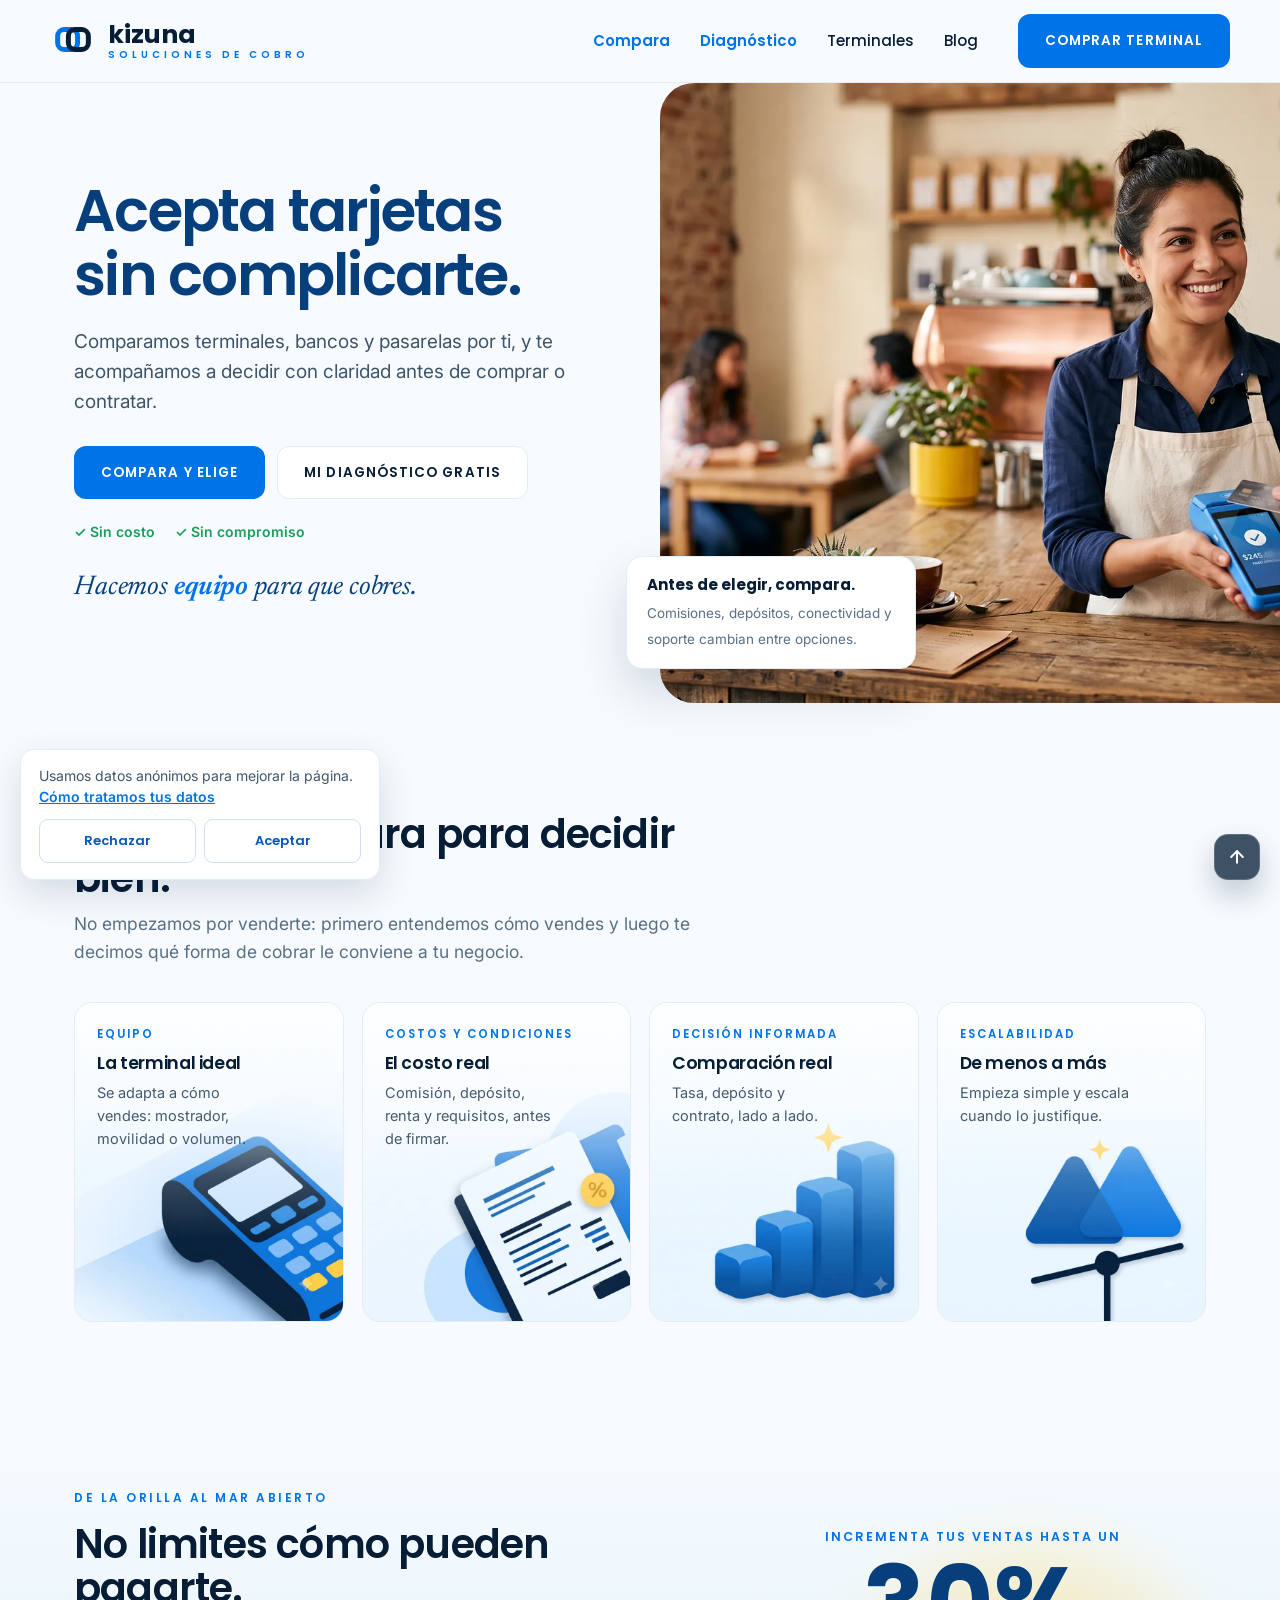
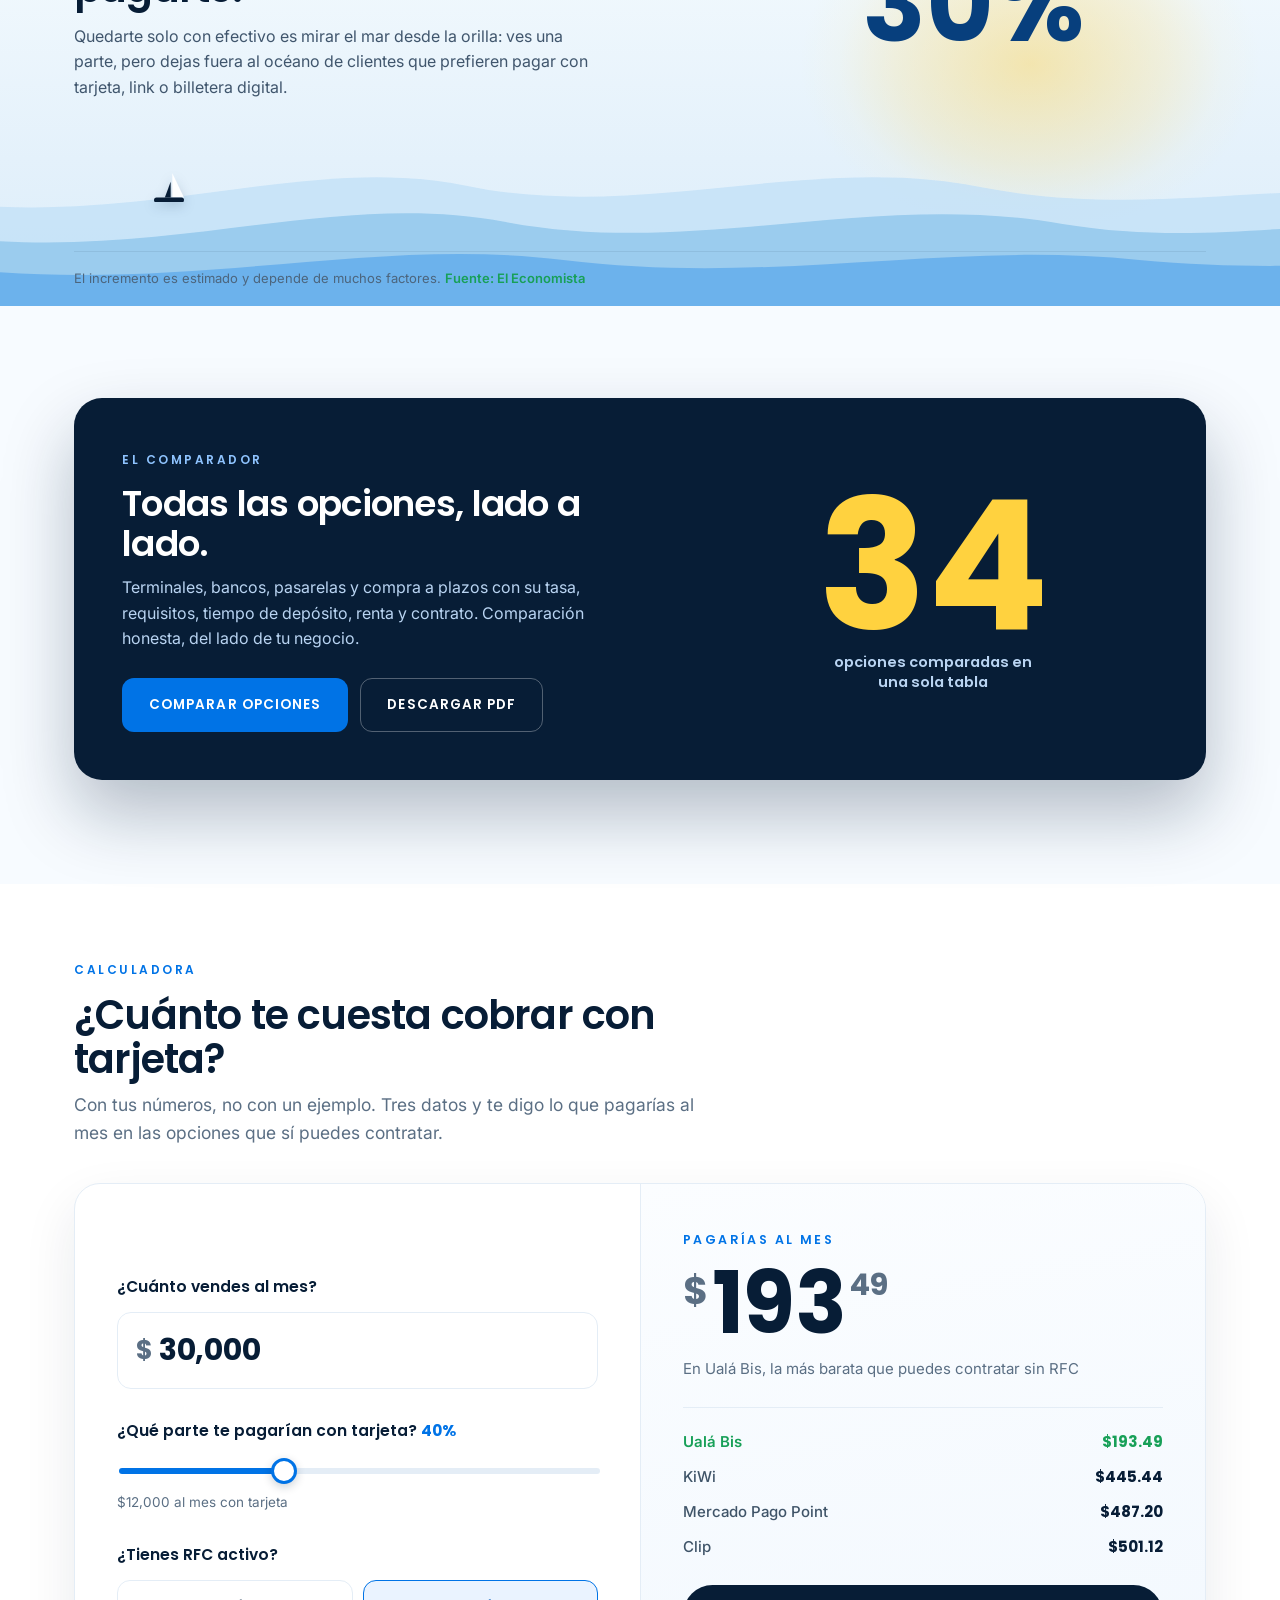
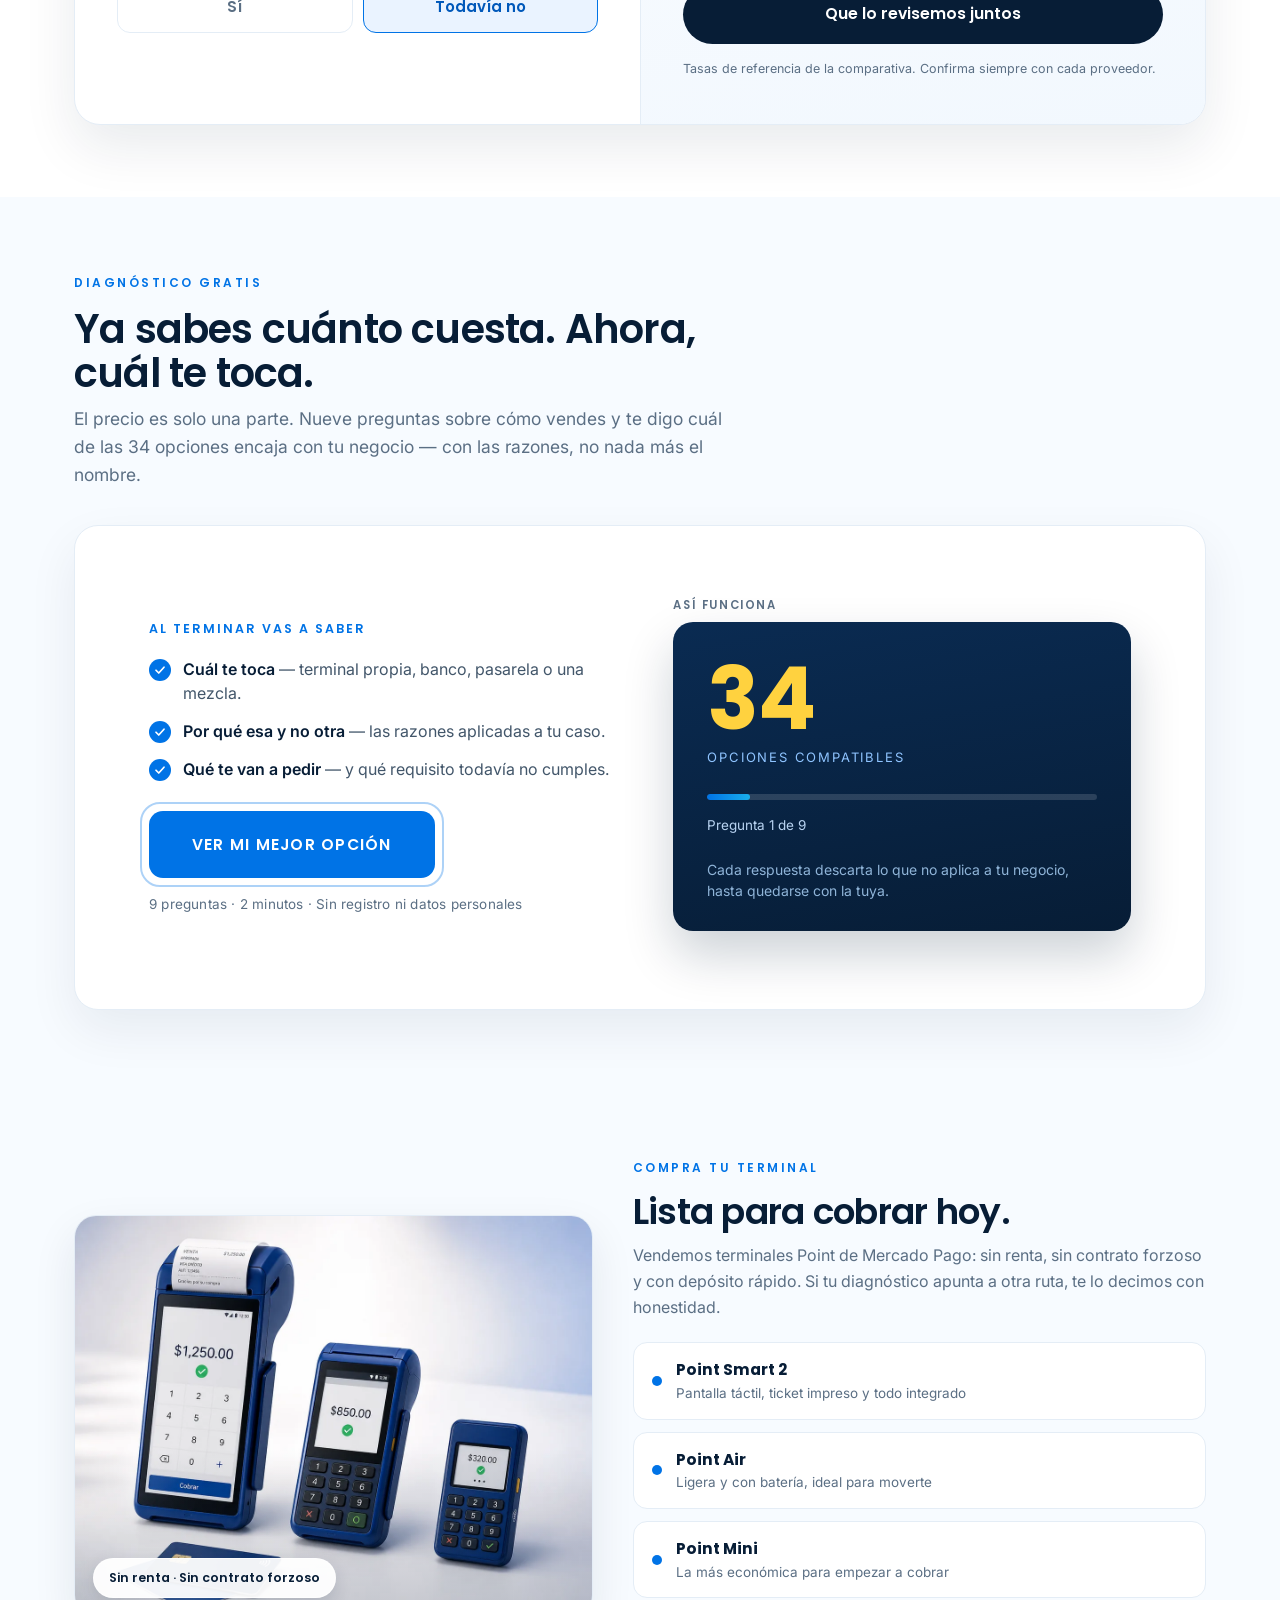
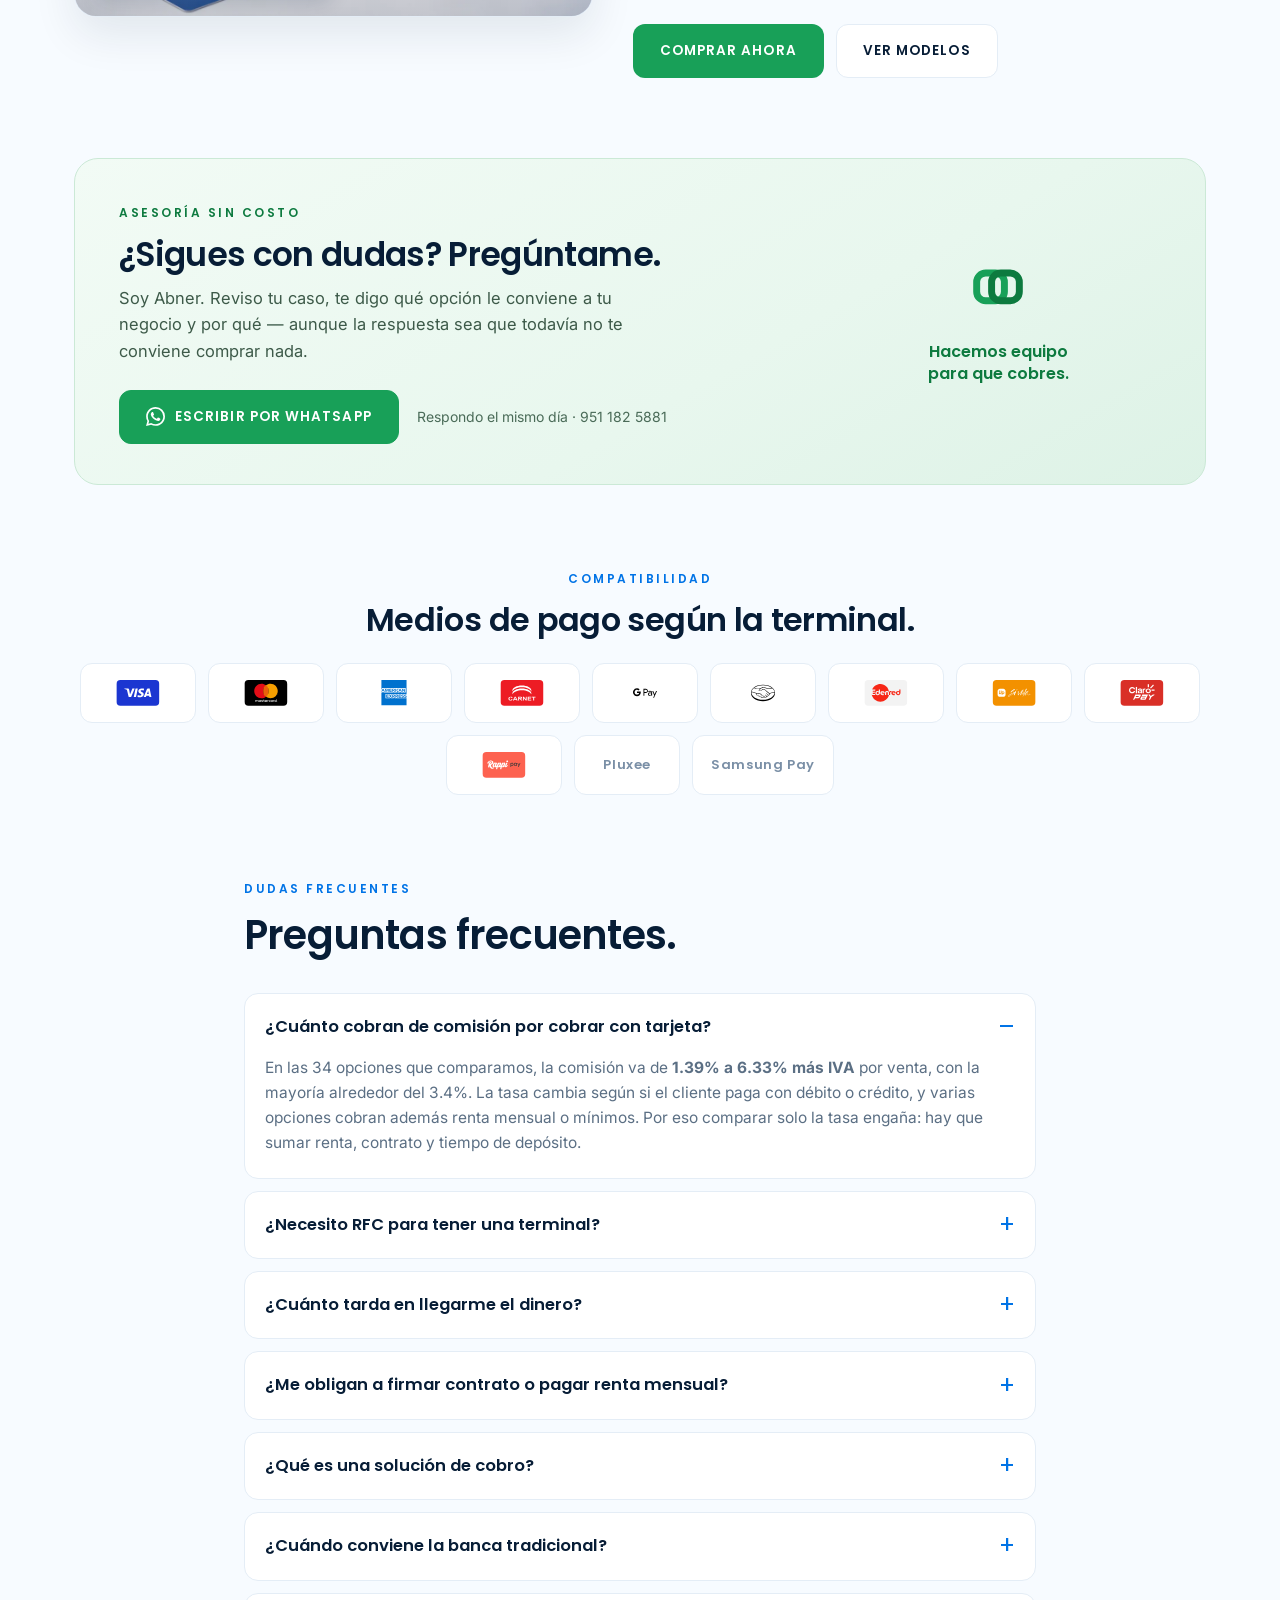
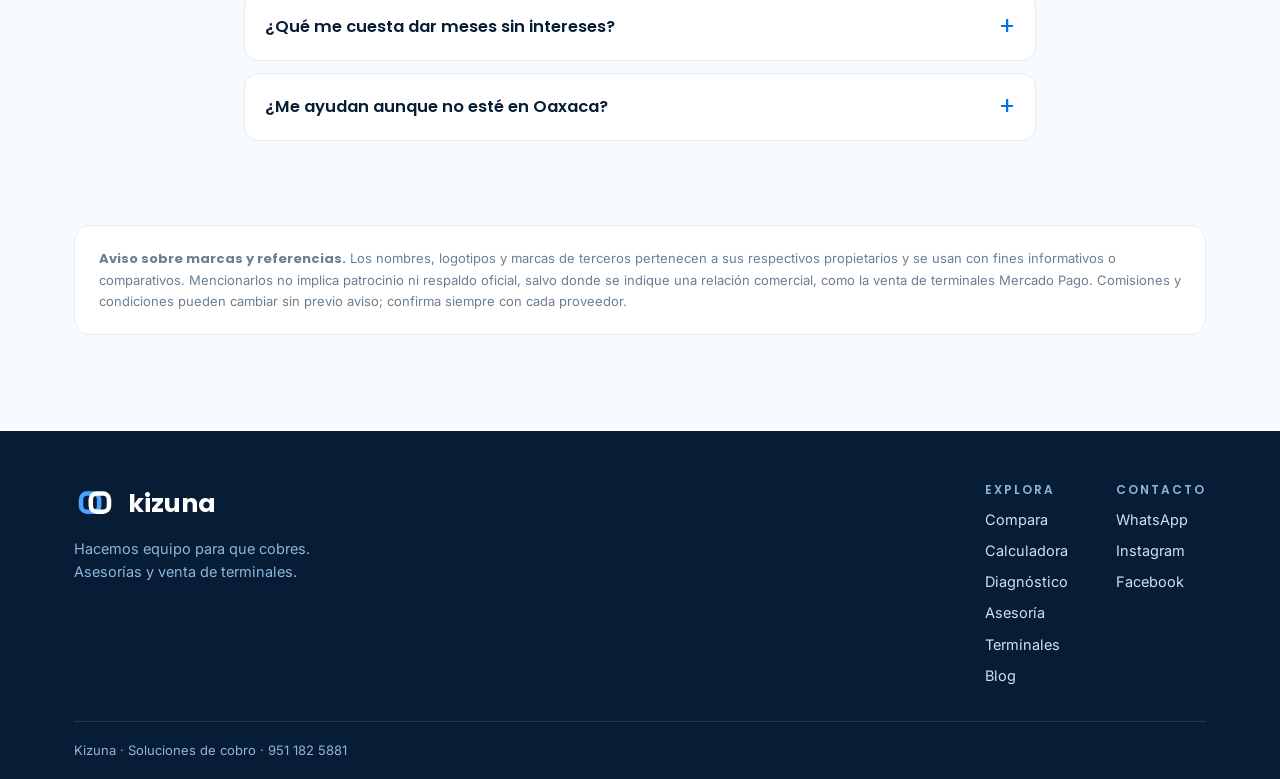
==== index.html @ 2a518fd2 "Diagnostico rediseniado como pareja de la calculadora, con demo del contador en vivo" ====
<!doctype html>
<html lang="es-MX">
<head>
<meta charset="utf-8">
<meta name="viewport" content="width=device-width, initial-scale=1">
<title>Kizuna | Soluciones de cobro</title>
<meta name="description" content="Compara terminales, bancos y pasarelas para cobrar con tarjeta en México. Diagnóstico gratis y asesoría honesta antes de comprar o contratar.">
<link rel="canonical" href="https://kizunapay.com/">
<meta property="og:type" content="website">
<meta property="og:locale" content="es_MX">
<meta property="og:site_name" content="Kizuna">
<meta property="og:title" content="Kizuna | Soluciones de cobro">
<meta property="og:description" content="Compara terminales, bancos y pasarelas para cobrar con tarjeta en México. Diagnóstico gratis y asesoría honesta antes de comprar o contratar.">
<meta property="og:image" content="https://kizunapay.com/assets/hero/hero-principal-v2.webp">
<meta property="og:url" content="https://kizunapay.com/">
<meta name="twitter:card" content="summary_large_image">
<link rel="icon" type="image/svg+xml" href="assets/logos/kizuna-isotipo.svg">
<link rel="preconnect" href="https://fonts.googleapis.com">
<link rel="preconnect" href="https://fonts.gstatic.com" crossorigin>
<link href="https://fonts.googleapis.com/css2?family=Poppins:wght@400;500;600;700&family=Inter:wght@400;500;600&family=Newsreader:ital,wght@1,400;1,600&display=swap" rel="stylesheet">
<link rel="stylesheet" href="kizuna-base.css">
<script type="application/ld+json">
{"@context":"https://schema.org","@type":"Organization","name":"Kizuna",
"alternateName":"Kizuna Soluciones de Cobro","url":"https://kizunapay.com/",
"logo":"https://kizunapay.com/assets/logos/kizuna-logo.svg",
"description":"Asesoría y comparación de soluciones de cobro con tarjeta para negocios en México.",
"telephone":"+52-951-182-5881","areaServed":"MX",
"sameAs":["https://www.facebook.com/profile.php?id=61582373169392","https://www.instagram.com/solucionesdecobrooax/"]}
</script>
<script type="application/ld+json">
{"@context":"https://schema.org","@type":"FAQPage","mainEntity":[{"@type":"Question","name":"¿Cuánto cobran de comisión por cobrar con tarjeta?","acceptedAnswer":{"@type":"Answer","text":"En las 34 opciones que comparamos, la comisión va de 1.39% a 6.33% más IVA por venta, con la mayoría alrededor del 3.4%. La tasa cambia según si el cliente paga con débito o crédito, y varias opciones cobran además renta mensual o mínimos. Por eso comparar solo la tasa engaña: hay que sumar renta, contrato y tiempo de depósito."}},{"@type":"Question","name":"¿Necesito RFC para tener una terminal?","acceptedAnswer":{"@type":"Answer","text":"Depende de la ruta. Para una terminal bancaria sí: los bancos piden RFC, alta fiscal, cuenta empresarial y en varios casos e.firma. Las terminales de cobro rápido son más flexibles y algunas permiten empezar solo con identificación y validación de perfil. Si todavía no tienes RFC, nuestro diagnóstico descarta automáticamente las opciones bancarias en lugar de recomendarte algo que no vas a poder contratar."}},{"@type":"Question","name":"¿Cuánto tarda en llegarme el dinero?","acceptedAnswer":{"@type":"Answer","text":"Va del mismo día a 72 horas hábiles según el proveedor. Las terminales de cobro rápido suelen liberar el dinero el mismo día o al siguiente; la banca tradicional acostumbra 24 a 48 horas hábiles, y los fines de semana no cuentan. Si tu negocio compra insumos a diario, este dato pesa más que medio punto de comisión."}},{"@type":"Question","name":"¿Me obligan a firmar contrato o pagar renta mensual?","acceptedAnswer":{"@type":"Answer","text":"No siempre. Las terminales de compra única, como las Point que vendemos, no tienen renta ni contrato forzoso: pagas el equipo y la comisión por venta. Varias opciones bancarias sí incluyen renta, monto mínimo de venta o penalización por cancelar antes de tiempo. Esa letra chiquita está en nuestra comparativa."}},{"@type":"Question","name":"¿Qué es una solución de cobro?","acceptedAnswer":{"@type":"Answer","text":"Cualquier herramienta para recibir pagos: terminal física, link de pago, pasarela en línea, cuenta bancaria, billetera digital o cobranza recurrente. No todas sirven para lo mismo, y ahí es donde la mayoría se equivoca al elegir."}},{"@type":"Question","name":"¿Cuándo conviene la banca tradicional?","acceptedAnswer":{"@type":"Answer","text":"Cuando tu negocio ya tiene formalidad fiscal, ventas constantes y volumen suficiente para negociar. Con volumen alto, medio punto de comisión menos compensa la renta mensual. Con ventas bajas o irregulares, esa misma renta te come la ganancia."}},{"@type":"Question","name":"¿Qué me cuesta dar meses sin intereses?","acceptedAnswer":{"@type":"Answer","text":"Los meses sin intereses son gratis para tu cliente, no para ti: el costo lo absorbe el negocio y sube conforme al plazo. Puede convenir en tickets altos, donde la venta no se cierra sin esa facilidad, y rara vez conviene en ventas pequeñas."}},{"@type":"Question","name":"¿Me ayudan aunque no esté en Oaxaca?","acceptedAnswer":{"@type":"Answer","text":"Sí. Somos de Oaxaca, pero orientamos a cualquier negocio en México que quiera comparar antes de comprar o contratar. La asesoría es por WhatsApp y no tiene costo."}}]}
</script>
</head>
<body>

<aside class="rail" aria-label="Redes sociales">
  <a class="fb" href="https://www.facebook.com/profile.php?id=61582373169392" target="_blank" rel="noopener" aria-label="Facebook"><svg viewBox="0 0 24 24"><path fill="#0866FF" d="M24 12.07C24 5.4 18.63 0 12 0S0 5.4 0 12.07C0 18.1 4.39 23.1 10.13 24v-8.44H7.08v-3.49h3.05V9.41c0-3.02 1.79-4.69 4.53-4.69 1.31 0 2.68.24 2.68.24v2.96h-1.51c-1.49 0-1.96.93-1.96 1.89v2.26h3.33l-.53 3.49h-2.8V24C19.61 23.1 24 18.1 24 12.07z"/></svg></a>
  <a class="ig" href="https://www.instagram.com/solucionesdecobrooax/" target="_blank" rel="noopener" aria-label="Instagram"><svg viewBox="0 0 24 24"><path fill="#FF0069" d="M12 2.16c3.2 0 3.58.01 4.85.07 1.17.05 1.8.25 2.23.41.56.22.96.48 1.38.9.42.42.68.82.9 1.38.16.42.36 1.06.41 2.23.06 1.27.07 1.65.07 4.85s-.01 3.58-.07 4.85c-.05 1.17-.25 1.8-.41 2.23-.22.56-.48.96-.9 1.38-.42.42-.82.68-1.38.9-.42.16-1.06.36-2.23.41-1.27.06-1.65.07-4.85.07s-3.58-.01-4.85-.07c-1.17-.05-1.8-.25-2.23-.41-.56-.22-.96-.48-1.38-.9-.42-.42-.68-.82-.9-1.38-.16-.42-.36-1.06-.41-2.23C2.17 15.58 2.16 15.2 2.16 12s.01-3.58.07-4.85c.05-1.17.25-1.8.41-2.23.22-.56.48-.96.9-1.38.42-.42.82-.68 1.38-.9.42-.16 1.06-.36 2.23-.41C8.42 2.17 8.8 2.16 12 2.16M12 0C8.74 0 8.33.01 7.05.07 5.78.13 4.9.33 4.14.63c-.79.3-1.46.72-2.13 1.38C1.35 2.68.93 3.35.63 4.14.33 4.9.13 5.78.07 7.05.01 8.33 0 8.74 0 12s.01 3.67.07 4.95c.06 1.27.26 2.15.56 2.91.3.79.72 1.46 1.38 2.13.67.66 1.34 1.08 2.13 1.38.76.3 1.64.5 2.91.56C8.33 23.99 8.74 24 12 24s3.67-.01 4.95-.07c1.27-.06 2.15-.26 2.91-.56.79-.3 1.46-.72 2.13-1.38.66-.67 1.08-1.34 1.38-2.13.3-.76.5-1.64.56-2.91.06-1.28.07-1.69.07-4.95s-.01-3.67-.07-4.95c-.06-1.27-.26-2.15-.56-2.91-.3-.79-.72-1.46-1.38-2.13C21.32 1.35 20.65.93 19.86.63 19.1.33 18.22.13 16.95.07 15.67.01 15.26 0 12 0zm0 5.84a6.16 6.16 0 1 0 0 12.32 6.16 6.16 0 0 0 0-12.32zm0 10.16a4 4 0 1 1 0-8 4 4 0 0 1 0 8zm7.85-10.4a1.44 1.44 0 1 1-2.88 0 1.44 1.44 0 0 1 2.88 0z"/></svg></a>
  <a class="wa" href="https://wa.me/529511825881?text=Hola%2C%20vi%20su%20p%C3%A1gina%20y%20quiero%20asesor%C3%ADa." target="_blank" rel="noopener" aria-label="WhatsApp"><svg viewBox="0 0 24 24"><path fill="#25D366" d="M17.47 14.38c-.3-.15-1.75-.86-2.02-.96-.27-.1-.47-.15-.67.15-.2.3-.77.96-.94 1.16-.17.2-.35.22-.64.07-.3-.15-1.25-.46-2.38-1.47-.88-.78-1.47-1.75-1.64-2.05-.17-.3-.02-.46.13-.6.13-.13.3-.35.45-.52.15-.17.2-.3.3-.5.1-.2.05-.37-.02-.52-.08-.15-.67-1.6-.92-2.2-.24-.58-.49-.5-.67-.51h-.57c-.2 0-.52.07-.79.37-.27.3-1.04 1.01-1.04 2.47s1.06 2.86 1.21 3.06c.15.2 2.1 3.2 5.08 4.49.71.3 1.26.49 1.69.63.71.22 1.36.19 1.87.12.57-.09 1.75-.72 2-1.41.25-.69.25-1.28.17-1.41-.07-.13-.27-.2-.57-.35zM12.05 21.8h-.02a9.75 9.75 0 0 1-4.96-1.36l-.36-.21-3.69.97.98-3.6-.23-.37a9.72 9.72 0 0 1-1.49-5.2c0-5.38 4.38-9.76 9.77-9.76 2.61 0 5.06 1.02 6.9 2.87a9.7 9.7 0 0 1 2.86 6.9c0 5.38-4.38 9.76-9.76 9.76zM20.52 3.5A11.78 11.78 0 0 0 12.05 0C5.5 0 .18 5.32.17 11.86c0 2.09.55 4.13 1.6 5.93L.07 24l6.35-1.66a11.85 11.85 0 0 0 5.67 1.44h.01c6.54 0 11.86-5.32 11.87-11.86a11.8 11.8 0 0 0-3.45-8.42z"/></svg></a>
</aside>

<a class="wa-fab" href="https://wa.me/529511825881?text=Hola%20Abner%2C%20vi%20Kizuna%20y%20quiero%20asesor%C3%ADa%20para%20elegir%20c%C3%B3mo%20cobrar." target="_blank" rel="noopener" aria-label="Escribir por WhatsApp"><svg viewBox="0 0 24 24" width="27" height="27" aria-hidden="true"><path fill="currentColor" d="M17.47 14.38c-.3-.15-1.75-.86-2.02-.96-.27-.1-.47-.15-.67.15-.2.3-.77.96-.94 1.16-.17.2-.35.22-.64.07-.3-.15-1.25-.46-2.38-1.47-.88-.78-1.47-1.75-1.64-2.05-.17-.3-.02-.46.13-.6.13-.13.3-.35.45-.52.15-.17.2-.3.3-.5.1-.2.05-.37-.02-.52-.08-.15-.67-1.6-.92-2.2-.24-.58-.49-.5-.67-.51h-.57c-.2 0-.52.07-.79.37-.27.3-1.04 1.01-1.04 2.47s1.06 2.86 1.21 3.06c.15.2 2.1 3.2 5.08 4.49.71.3 1.26.49 1.69.63.71.22 1.36.19 1.87.12.57-.09 1.75-.72 2-1.41.25-.69.25-1.28.17-1.41-.07-.13-.27-.2-.57-.35zM12.05 21.8h-.02a9.75 9.75 0 0 1-4.96-1.36l-.36-.21-3.69.97.98-3.6-.23-.37a9.72 9.72 0 0 1-1.49-5.2c0-5.38 4.38-9.76 9.77-9.76 2.61 0 5.06 1.02 6.9 2.87a9.7 9.7 0 0 1 2.86 6.9c0 5.38-4.38 9.76-9.76 9.76zM20.52 3.5A11.78 11.78 0 0 0 12.05 0C5.5 0 .18 5.32.17 11.86c0 2.09.55 4.13 1.6 5.93L.07 24l6.35-1.66a11.85 11.85 0 0 0 5.67 1.44h.01c6.54 0 11.86-5.32 11.87-11.86a11.8 11.8 0 0 0-3.45-8.42z"/></svg></a>

<a class="top" href="#" aria-label="Volver arriba"><svg width="20" height="20" viewBox="0 0 24 24" fill="none" stroke="currentColor" stroke-width="2.4" stroke-linecap="round" stroke-linejoin="round"><path d="M12 19V5"/><path d="M5 12l7-7 7 7"/></svg></a>

<header class="site-header">
  <div class="wrap nav">
    <a class="brand" href="#">
      <svg width="46" height="46" viewBox="0 0 120 120" aria-hidden="true"><g fill="none" stroke-width="13" stroke-linejoin="round"><rect x="20" y="30" width="52" height="52" rx="17" stroke="#0073e6"/><rect x="48" y="30" width="52" height="52" rx="17" stroke="#071d36"/></g></svg>
      <span class="bn"><b>kizuna</b><small>Soluciones de cobro</small></span>
    </a>
    <nav class="menu">
      <a class="key" href="#comparador">Compara</a>
      <a class="key" href="#diagnostico">Diagnóstico</a>
      <a href="#terminales">Terminales</a>
      <a href="blog.html">Blog</a>
    </nav>
    <a class="btn btn-primary" href="https://mpago.li/2j1nqHG" target="_blank" rel="noopener">Comprar terminal</a>
  </div>
</header>

<!-- HERO -->
<section class="hero">
  <div class="hero-copy">
    <h1>Acepta tarjetas sin complicarte.</h1>
    <p class="lead">Comparamos terminales, bancos y pasarelas por ti, y te acompañamos a decidir con claridad antes de comprar o contratar.</p>
    <div class="cta">
      <a class="btn btn-primary" href="#comparador">Compara y elige</a>
      <a class="btn btn-ghost" href="#diagnostico">Mi diagnóstico gratis</a>
    </div>
    <div class="pills">
      <span class="ok">✓ Sin costo</span><span class="ok">✓ Sin compromiso</span>
    </div>
    <p class="promesa">Hacemos <em>equipo</em> para que cobres.</p>
  </div>
  <div class="hero-shot">
    <img src="assets/hero/hero-principal-v2.webp" alt="Dueña de un negocio cobrando con terminal de tarjeta" width="1700" height="949" fetchpriority="high" decoding="async">
    <div class="note"><b>Antes de elegir, compara.</b><span>Comisiones, depósitos, conectividad y soporte cambian entre opciones.</span></div>
  </div>
</section>

<!-- INFORMACIÓN CLARA -->
<section>
  <div class="wrap">
    <div class="head">
      <span class="eyebrow">Por qué Kizuna</span>
      <h2>Información clara para decidir bien.</h2>
      <p>No empezamos por venderte: primero entendemos cómo vendes y luego te decimos qué forma de cobrar le conviene a tu negocio.</p>
    </div>
    <div class="grid g4 fgrid reveal">
      <article class="fcard" style="--art:url('assets/cards/ilustracion-terminal-ideal.webp')">
        <div class="kick">Equipo</div><h3>La terminal ideal</h3>
        <p>Se adapta a cómo vendes: mostrador, movilidad o volumen.</p>
      </article>
      <article class="fcard" style="--art:url('assets/cards/ilustracion-informacion-clara.webp')">
        <div class="kick">Costos y condiciones</div><h3>El costo real</h3>
        <p>Comisión, depósito, renta y requisitos, antes de firmar.</p>
      </article>
      <article class="fcard" style="--art:url('assets/cards/ilustracion-comparacion-real.webp')">
        <div class="kick">Decisión informada</div><h3>Comparación real</h3>
        <p>Tasa, depósito y contrato, lado a lado.</p>
      </article>
      <article class="fcard" style="--art:url('assets/cards/ilustracion-de-menos-a-mas.webp')">
        <div class="kick">Escalabilidad</div><h3>De menos a más</h3>
        <p>Empieza simple y escala cuando lo justifique.</p>
      </article>
    </div>
  </div>
</section>

<!-- OCÉANO: parte de la página, puesta de sol y olas -->
<section class="ocean" style="padding-bottom:0">
  <svg class="ocean-waves" viewBox="0 0 1440 170" preserveAspectRatio="none" aria-hidden="true">
    <g class="w1"><path d="M-60,58 C180,104 360,14 540,50 C720,86 900,16 1080,52 C1240,81 1380,46 1500,58 L1500,170 L-60,170 Z" fill="#c4e2f8" opacity=".8"/></g>
    <g class="w2"><path d="M-60,92 C200,140 380,50 580,86 C780,122 960,54 1160,88 C1300,110 1400,84 1500,92 L1500,170 L-60,170 Z" fill="#93c8ed" opacity=".85"/></g>
    <g class="w3"><path d="M-60,124 C220,168 420,98 640,124 C860,150 1040,104 1240,124 C1340,133 1430,130 1500,126 L1500,170 L-60,170 Z" fill="#0073e6" opacity=".3"/></g>
  </svg>
  <svg class="sailboat" viewBox="0 0 72 90" aria-hidden="true"><path d="M26 78 L40 40 L40 78 Z" fill="#071d36"/><path d="M44 78 L44 20 L72 78 Z" fill="#fff" opacity=".95"/><rect x="0" y="78" width="72" height="12" rx="6" fill="#071d36"/></svg>
  <div class="wrap">
    <div class="ocean-grid">
      <div>
        <span class="eyebrow">De la orilla al mar abierto</span>
        <h2>No limites cómo pueden pagarte.</h2>
        <p>Quedarte solo con efectivo es mirar el mar desde la orilla: ves una parte, pero dejas fuera al océano de clientes que prefieren pagar con tarjeta, link o billetera digital.</p>
      </div>
      <div class="sun-stat">
        <span>Incrementa tus ventas hasta un</span>
        <b>30%</b>
      </div>
    </div>
    <div class="src">El incremento es estimado y depende de muchos factores. <a href="https://www.eleconomista.com.mx/finanzaspersonales/tarjetazo-llega-tiendita-mayores-ventas-deudas-cartera-20260331-806275.html" target="_blank" rel="noopener">Fuente: El Economista</a></div>
  </div>
</section>

<!-- COMPARADOR (pilar 1) -->
<section id="comparador">
  <div class="wrap">
    <div class="compare reveal-late">
      <div>
        <span class="eyebrow" style="color:#8fc4ff">El comparador</span>
        <h2>Todas las opciones, lado a lado.</h2>
        <p>Terminales, bancos, pasarelas y compra a plazos con su tasa, requisitos, tiempo de depósito, renta y contrato. Comparación honesta, del lado de tu negocio.</p>
        <div class="cta">
          <a class="btn btn-primary" href="compara.html#matriz">Comparar opciones</a>
          <a class="btn btn-ghost" href="assets/downloads/matriz-comparativa-soluciones-de-cobro-mexico.pdf" target="_blank" rel="noopener">Descargar PDF</a>
        </div>
      </div>
      <div class="matrix">
        <div class="num">34</div>
        <span class="matrix-label">opciones comparadas en una sola tabla</span>
      </div>
    </div>
  </div>
</section>

<!-- CALCULADORA · cuánto te cuesta cobrar -->
<section id="calculadora">
  <div class="wrap">
    <div class="head" style="max-width:620px">
      <span class="eyebrow">Calculadora</span>
      <h2>¿Cuánto te cuesta cobrar con tarjeta?</h2>
      <p>Con tus números, no con un ejemplo. Tres datos y te digo lo que pagarías al mes en las opciones que sí puedes contratar.</p>
    </div>

    <div class="calc reveal">
      <div class="calc-form">
        <label class="calc-campo">
          <span>¿Cuánto vendes al mes?</span>
          <div class="calc-input"><i>$</i><input id="cVentas" type="text" inputmode="numeric" value="30,000" autocomplete="off"></div>
        </label>

        <label class="calc-campo">
          <span>¿Qué parte te pagarían con tarjeta? <b id="cPctVal">40%</b></span>
          <input id="cPct" class="calc-rango" type="range" min="10" max="100" step="5" value="40">
          <small id="cConTarjeta">$12,000 al mes con tarjeta</small>
        </label>

        <fieldset class="calc-campo calc-rfc">
          <span>¿Tienes RFC activo?</span>
          <div class="calc-si-no">
            <button type="button" class="calc-op" data-rfc="1">Sí</button>
            <button type="button" class="calc-op on" data-rfc="0">Todavía no</button>
          </div>
        </fieldset>
      </div>

      <div class="calc-panel">
        <span class="calc-kicker">Pagarías al mes</span>
        <div class="calc-cifra" id="cCifra"><span class="calc-moneda">$</span><span id="cEntero">0</span><span class="calc-cent" id="cCent">00</span></div>
        <p class="calc-nota" id="cNota">En la opción más barata que puedes contratar</p>
        <div class="calc-linea"></div>
        <ul class="calc-lista" id="cLista"></ul>
        <a class="calc-btn" id="cWa" href="https://wa.me/529511825881" target="_blank" rel="noopener">Que lo revisemos juntos</a>
        <p class="calc-fine">Tasas de referencia de la comparativa. Confirma siempre con cada proveedor.</p>
      </div>
    </div>
  </div>
</section>

<!-- DIAGNÓSTICO INTERACTIVO -->
<section id="diagnostico">
  <div class="wrap">
    <div class="head" style="max-width:660px">
      <span class="eyebrow">Diagnóstico gratis</span>
      <h2>Ya sabes cuánto cuesta. Ahora, cuál te toca.</h2>
      <p>El precio es solo una parte. Nueve preguntas sobre cómo vendes y te digo cuál de las 34 opciones encaja con tu negocio — con las razones, no nada más el nombre.</p>
    </div>

    <div class="dx reveal" id="dx">
      <!-- Intro -->
      <div class="dx-panel" id="dxIntro">
        <div class="dx-intro">

          <div class="dx-pitch">
            <span class="dx-kicker">Al terminar vas a saber</span>
            <ul class="dx-gains">
              <li><b>Cuál te toca</b> — terminal propia, banco, pasarela o una mezcla.</li>
              <li><b>Por qué esa y no otra</b> — las razones aplicadas a tu caso.</li>
              <li><b>Qué te van a pedir</b> — y qué requisito todavía no cumples.</li>
            </ul>
            <span class="dx-cta-wrap">
              <button class="btn btn-primary btn-xl" id="dxStart" type="button">Ver mi mejor opción</button>
            </span>
            <p class="dx-note">9 preguntas · 2 minutos · Sin registro ni datos personales</p>
          </div>

          <div class="dx-preview" aria-hidden="true">
            <span class="dx-preview-tag">Así funciona</span>
            <div class="dx-demo">
              <div class="dx-demo-num" id="dxDemoNum">34</div>
              <span class="dx-demo-lbl">opciones compatibles</span>
              <div class="dx-demo-bar"><i id="dxDemoBar"></i></div>
              <span class="dx-demo-paso" id="dxDemoPaso">Pregunta 1 de 9</span>
              <p class="dx-demo-pie">Cada respuesta descarta lo que no aplica a tu negocio, hasta quedarse con la tuya.</p>
            </div>
          </div>

        </div>
      </div>

      <!-- Preguntas -->
      <div class="dx-panel" id="dxQuiz" hidden>
        <div class="dx-top">
          <div class="dx-phase"><b id="dxPhase">Tu negocio</b><span id="dxCount">Pregunta 1 de 9</span></div>
          <div class="dx-remaining"><b id="dxLeft">34</b><span>opciones compatibles</span></div>
        </div>
        <div class="dx-bar"><i id="dxBar"></i></div>

        <div class="dx-q" id="dxQ">
          <h3 id="dxTitle"></h3>
          <p class="dx-help muted" id="dxHelp"></p>
          <div class="dx-opts" id="dxOpts" role="group"></div>
        </div>

        <div class="dx-nav">
          <button class="btn btn-ghost" id="dxBack" type="button">Atrás</button>
          <button class="btn btn-primary" id="dxNext" type="button">Siguiente</button>
        </div>
      </div>

      <!-- Resultado -->
      <div class="dx-panel" id="dxResult" hidden>
        <div class="dx-res-head">
          <span class="eyebrow">Tu mejor opción</span>
          <h3 id="dxResTitle"></h3>
          <p id="dxResSub" class="muted"></p>
        </div>
        <div class="dx-res-body">
          <p class="dx-res-label">Por qué encaja contigo</p>
          <ul class="dx-reasons" id="dxReasons"></ul>
          <div class="dx-res-cta" id="dxResCta"></div>
          <p class="dx-res-alt" id="dxResAlt"></p>
          <button class="dx-restart" id="dxRestart" type="button">
            <svg viewBox="0 0 24 24" width="17" height="17" fill="none" stroke="currentColor" stroke-width="2.2" stroke-linecap="round" stroke-linejoin="round"><path d="M3 12a9 9 0 1 0 3-6.7L3 8"/><path d="M3 3v5h5"/></svg>
            Volver a evaluar
          </button>
        </div>
      </div>
    </div>
  </div>
</section>

<!-- COMPRA (pilar 2) -->
<section id="terminales">
  <div class="wrap buy reveal">
    <div class="buy-shot">
      <img src="assets/hero/catalogo-terminales.webp" alt="Terminales Point de Mercado Pago: Smart 2, Air y Mini" width="1200" height="900" loading="lazy" decoding="async">
      <span class="buy-badge">Sin renta · Sin contrato forzoso</span>
    </div>
    <div>
      <span class="eyebrow">Compra tu terminal</span>
      <h2 style="font-size:clamp(26px,3.2vw,36px);margin:12px 0 12px">Lista para cobrar hoy.</h2>
      <p class="muted">Vendemos terminales Point de Mercado Pago: sin renta, sin contrato forzoso y con depósito rápido. Si tu diagnóstico apunta a otra ruta, te lo decimos con honestidad.</p>
      <div class="models">
        <div class="model"><span class="dot"></span><div><b>Point Smart 2</b><span>Pantalla táctil, ticket impreso y todo integrado</span></div></div>
        <div class="model"><span class="dot"></span><div><b>Point Air</b><span>Ligera y con batería, ideal para moverte</span></div></div>
        <div class="model"><span class="dot"></span><div><b>Point Mini</b><span>La más económica para empezar a cobrar</span></div></div>
      </div>
      <div class="cta" style="display:flex;gap:12px;flex-wrap:wrap">
        <a class="btn btn-buy" href="https://mpago.li/2j1nqHG" target="_blank" rel="noopener">Comprar ahora</a>
        <a class="btn btn-ghost" href="terminales.html">Ver modelos</a>
      </div>
    </div>
  </div>
</section>

<!-- ASESORÍA (contacto humano en el flujo) -->
<section id="asesoria" style="padding-top:8px">
  <div class="wrap">
    <div class="ases reveal">
      <div class="ases-copy">
        <span class="eyebrow" style="color:#0d7a3f">Asesoría sin costo</span>
        <h2>¿Sigues con dudas? Pregúntame.</h2>
        <p>Soy Abner. Reviso tu caso, te digo qué opción le conviene a tu negocio y por qué — aunque la respuesta sea que todavía no te conviene comprar nada.</p>
        <div class="ases-cta">
          <a class="btn btn-wa" href="https://wa.me/529511825881?text=Hola%20Abner%2C%20vi%20Kizuna%20y%20quiero%20asesor%C3%ADa%20para%20elegir%20c%C3%B3mo%20cobrar." target="_blank" rel="noopener">
            <svg viewBox="0 0 24 24" width="19" height="19" aria-hidden="true"><path fill="currentColor" d="M17.47 14.38c-.3-.15-1.75-.86-2.02-.96-.27-.1-.47-.15-.67.15-.2.3-.77.96-.94 1.16-.17.2-.35.22-.64.07-.3-.15-1.25-.46-2.38-1.47-.88-.78-1.47-1.75-1.64-2.05-.17-.3-.02-.46.13-.6.13-.13.3-.35.45-.52.15-.17.2-.3.3-.5.1-.2.05-.37-.02-.52-.08-.15-.67-1.6-.92-2.2-.24-.58-.49-.5-.67-.51h-.57c-.2 0-.52.07-.79.37-.27.3-1.04 1.01-1.04 2.47s1.06 2.86 1.21 3.06c.15.2 2.1 3.2 5.08 4.49.71.3 1.26.49 1.69.63.71.22 1.36.19 1.87.12.57-.09 1.75-.72 2-1.41.25-.69.25-1.28.17-1.41-.07-.13-.27-.2-.57-.35zM12.05 21.8h-.02a9.75 9.75 0 0 1-4.96-1.36l-.36-.21-3.69.97.98-3.6-.23-.37a9.72 9.72 0 0 1-1.49-5.2c0-5.38 4.38-9.76 9.77-9.76 2.61 0 5.06 1.02 6.9 2.87a9.7 9.7 0 0 1 2.86 6.9c0 5.38-4.38 9.76-9.76 9.76zM20.52 3.5A11.78 11.78 0 0 0 12.05 0C5.5 0 .18 5.32.17 11.86c0 2.09.55 4.13 1.6 5.93L.07 24l6.35-1.66a11.85 11.85 0 0 0 5.67 1.44h.01c6.54 0 11.86-5.32 11.87-11.86a11.8 11.8 0 0 0-3.45-8.42z"/></svg>
            Escribir por WhatsApp
          </a>
          <span class="ases-nota">Respondo el mismo día · 951 182 5881</span>
        </div>
      </div>
      <div class="ases-marca" aria-hidden="true">
        <svg viewBox="0 0 120 120"><g fill="none" stroke-width="13" stroke-linejoin="round"><rect x="20" y="30" width="52" height="52" rx="17" stroke="#18a058"/><rect x="48" y="30" width="52" height="52" rx="17" stroke="#0d7a3f"/></g></svg>
        <b>Hacemos equipo<br>para que cobres.</b>
      </div>
    </div>
  </div>
</section>

<!-- MEDIOS DE PAGO -->
<section style="padding-top:8px">
  <div class="wrap">
    <div class="head" style="max-width:none;text-align:center;margin-bottom:26px">
      <span class="eyebrow">Compatibilidad</span>
      <h2 style="font-size:clamp(24px,3vw,32px)">Medios de pago según la terminal.</h2>
    </div>
    <div class="pay">
      <div class="tile"><img src="assets/logos/visa01.svg" alt="Visa" width="92" height="56" loading="lazy" decoding="async"></div>
      <div class="tile"><img src="assets/logos/mastercard1.svg" alt="Mastercard" width="93" height="56" loading="lazy" decoding="async"></div>
      <div class="tile"><img src="assets/logos/amex1.svg" alt="American Express" width="93" height="56" loading="lazy" decoding="async"></div>
      <div class="tile"><img src="assets/logos/carnet1.svg" alt="Carnet" width="92" height="56" loading="lazy" decoding="async"></div>
      <div class="tile"><img src="assets/logos/googlepay.svg" alt="Google Pay" width="24" height="24" loading="lazy" decoding="async"></div>
      <div class="tile"><img src="assets/logos/mercadopago.svg" alt="Mercado Pago" width="24" height="24" loading="lazy" decoding="async"></div>
      <div class="tile"><img src="assets/logos/edenred.svg" alt="Edenred" width="93" height="56" loading="lazy" decoding="async"></div>
      <div class="tile"><img src="assets/logos/sivale.svg" alt="Sí Vale" width="93" height="56" loading="lazy" decoding="async"></div>
      <div class="tile"><img src="assets/logos/claro.svg" alt="Claro Pay" width="92" height="56" loading="lazy" decoding="async"></div>
      <div class="tile"><img src="assets/logos/rappi.svg" alt="Rappi Pay" width="92" height="56" loading="lazy" decoding="async"></div>
      <div class="tile"><b>Pluxee</b></div>
      <div class="tile"><b>Samsung Pay</b></div>
    </div>
  </div>
</section>

<!-- FAQ -->
<section class="faq" style="padding-top:8px">
  <div class="wrap" style="max-width:840px">
    <div class="head"><span class="eyebrow">Dudas frecuentes</span><h2>Preguntas frecuentes.</h2></div>
    <details open><summary>¿Cuánto cobran de comisión por cobrar con tarjeta?</summary><p>En las 34 opciones que comparamos, la comisión va de <b>1.39% a 6.33% más IVA</b> por venta, con la mayoría alrededor del 3.4%. La tasa cambia según si el cliente paga con débito o crédito, y varias opciones cobran además renta mensual o mínimos. Por eso comparar solo la tasa engaña: hay que sumar renta, contrato y tiempo de depósito.</p></details>
    <details><summary>¿Necesito RFC para tener una terminal?</summary><p>Depende de la ruta. <b>Para una terminal bancaria sí</b>: los bancos piden RFC, alta fiscal, cuenta empresarial y en varios casos e.firma. Las terminales de cobro rápido son más flexibles y algunas permiten empezar solo con identificación y validación de perfil. Si todavía no tienes RFC, nuestro diagnóstico descarta automáticamente las opciones bancarias en lugar de recomendarte algo que no vas a poder contratar.</p></details>
    <details><summary>¿Cuánto tarda en llegarme el dinero?</summary><p>Va del mismo día a 72 horas hábiles según el proveedor. Las terminales de cobro rápido suelen liberar el dinero el mismo día o al siguiente; la banca tradicional acostumbra 24 a 48 horas hábiles, y los fines de semana no cuentan. Si tu negocio compra insumos a diario, este dato pesa más que medio punto de comisión.</p></details>
    <details><summary>¿Me obligan a firmar contrato o pagar renta mensual?</summary><p>No siempre. Las terminales de compra única, como las Point que vendemos, no tienen renta ni contrato forzoso: pagas el equipo y la comisión por venta. Varias opciones bancarias sí incluyen renta, monto mínimo de venta o penalización por cancelar antes de tiempo. Esa letra chiquita está en nuestra comparativa.</p></details>
    <details><summary>¿Qué es una solución de cobro?</summary><p>Cualquier herramienta para recibir pagos: terminal física, link de pago, pasarela en línea, cuenta bancaria, billetera digital o cobranza recurrente. No todas sirven para lo mismo, y ahí es donde la mayoría se equivoca al elegir.</p></details>
    <details><summary>¿Cuándo conviene la banca tradicional?</summary><p>Cuando tu negocio ya tiene formalidad fiscal, ventas constantes y volumen suficiente para negociar. Con volumen alto, medio punto de comisión menos compensa la renta mensual. Con ventas bajas o irregulares, esa misma renta te come la ganancia.</p></details>
    <details><summary>¿Qué me cuesta dar meses sin intereses?</summary><p>Los meses sin intereses son gratis para tu cliente, no para ti: el costo lo absorbe el negocio y sube conforme al plazo. Puede convenir en tickets altos, donde la venta no se cierra sin esa facilidad, y rara vez conviene en ventas pequeñas.</p></details>
    <details><summary>¿Me ayudan aunque no esté en Oaxaca?</summary><p>Sí. Somos de Oaxaca, pero orientamos a cualquier negocio en México que quiera comparar antes de comprar o contratar. La asesoría es por WhatsApp y no tiene costo.</p></details>
  </div>
</section>

<!-- AVISO -->
<section style="padding-top:0">
  <div class="wrap"><div class="legal">
    <b style="font-family:var(--display)">Aviso sobre marcas y referencias.</b> Los nombres, logotipos y marcas de terceros pertenecen a sus respectivos propietarios y se usan con fines informativos o comparativos. Mencionarlos no implica patrocinio ni respaldo oficial, salvo donde se indique una relación comercial, como la venta de terminales Mercado Pago. Comisiones y condiciones pueden cambiar sin previo aviso; confirma siempre con cada proveedor.
  </div></div>
</section>

<footer>
  <div class="wrap">
    <div class="foot">
      <div>
        <div class="brand" style="margin-bottom:12px">
          <svg width="42" height="42" viewBox="0 0 120 120" aria-hidden="true"><g fill="none" stroke-width="13" stroke-linejoin="round"><rect x="20" y="30" width="52" height="52" rx="17" stroke="#4aa3ff"/><rect x="48" y="30" width="52" height="52" rx="17" stroke="#fff"/></g></svg>
          <span class="bn"><b>kizuna</b></span>
        </div>
        <p style="color:#8fb4d8;max-width:270px;font-size:14.5px">Hacemos equipo para que cobres. Asesorías y venta de terminales.</p>
      </div>
      <div class="cols">
        <div><h4>Explora</h4><a href="#comparador">Compara</a><a href="#calculadora">Calculadora</a><a href="#diagnostico">Diagnóstico</a><a href="#asesoria">Asesoría</a><a href="terminales.html">Terminales</a><a href="blog.html">Blog</a></div>
        <div><h4>Contacto</h4><a href="https://wa.me/529511825881">WhatsApp</a><a href="https://www.instagram.com/solucionesdecobrooax/">Instagram</a><a href="https://www.facebook.com/profile.php?id=61582373169392">Facebook</a></div>
      </div>
    </div>
    <div class="base">Kizuna · Soluciones de cobro · 951 182 5881</div>
  </div>
</footer>

<script>
/* ============ DIAGNÓSTICO INTERACTIVO ============
   Una pregunta a la vez, tarjetas grandes, contador honesto de opciones.
   NOTA: los pesos replican la matriz de decisión documentada; al integrarlo
   al sitio se reutiliza profileResult() de site.js para conservar el puntaje. */
(function(){
  var PROV={rapida:8,hibrida:2,banca:15,pasarela:7,bnpl:2};   // 34 en total
  var Q=[
  {ph:"Tu negocio",id:"canal",multi:true,t:"¿Dónde necesitas cobrar?",h:"Elige todas las que realmente usarás.",o:[
    {v:"mostrador",l:"En un mostrador o local",s:{rapida:1,banca:1},r:"Cobras en mostrador"},
    {v:"movil",l:"A domicilio, en eventos o en movimiento",s:{rapida:2},r:"Necesitas movilidad"},
    {v:"links",l:"Por link, redes sociales o WhatsApp",s:{rapida:1,pasarela:1},r:"Cobras por link o redes"},
    {v:"ecommerce",l:"En una tienda en línea",s:{pasarela:3},r:"Vendes en línea"}]},
  {ph:"Tu negocio",id:"formalidad",t:"¿Con qué documentación puedes contratar hoy?",h:"Solo sirve para descartar procesos que hoy no podrías completar.",o:[
    {v:"sin_rfc",l:"Identificación, pero todavía no RFC",s:{rapida:3},r:"Puedes empezar sin RFC"},
    {v:"fisica",l:"Persona física con RFC",s:{rapida:1,hibrida:1,banca:1},r:"Tienes RFC como persona física"},
    {v:"moral",l:"Persona moral",s:{banca:3,hibrida:2},r:"Eres persona moral, te abre la banca"},
    {v:"no_seguro",l:"No estoy seguro",s:{rapida:1},r:""}]},
  {ph:"Tus números",id:"volumen",t:"En un mes normal, ¿cuánto esperas cobrar con tarjeta?",h:"Una estimación está bien.",o:[
    {v:"bajo",l:"Menos de $10,000",s:{rapida:2},r:"Tu volumen todavía es bajo"},
    {v:"medio",l:"Entre $10,000 y $30,000",s:{rapida:1,hibrida:1},r:"Volumen medio"},
    {v:"alto",l:"Entre $30,000 y $100,000",s:{banca:2,hibrida:1},r:"Tu volumen ya permite negociar"},
    {v:"muy_alto",l:"Más de $100,000",s:{banca:3},r:"Con tu volumen conviene negociar tasa"},
    {v:"no_seguro",l:"No estoy seguro",s:{},r:""}]},
  {ph:"Tus números",id:"estabilidad",t:"¿Tus ventas cambian mucho de un mes a otro?",h:"",o:[
    {v:"estable",l:"Son bastante constantes",s:{banca:2},r:"Tus ventas son constantes"},
    {v:"temporada",l:"Tienen temporadas altas y bajas",s:{hibrida:1,rapida:1},r:"Tienes temporadas"},
    {v:"variable",l:"Son muy variables o apenas voy a empezar",s:{rapida:2},r:"Necesitas flexibilidad"},
    {v:"no_seguro",l:"No estoy seguro",s:{},r:""}]},
  {ph:"Tus números",id:"liquidez",t:"¿Cuándo necesitas el dinero de tus ventas?",h:"",o:[
    {v:"mismo_dia",l:"El mismo día",s:{rapida:2},r:"Necesitas el dinero el mismo día"},
    {v:"siguiente_dia",l:"Al día siguiente",s:{rapida:1,hibrida:1},r:"Te sirve el depósito al día siguiente"},
    {v:"dos_dias",l:"Puedo esperar dos días o más",s:{banca:1},r:"Puedes esperar el depósito"},
    {v:"no_seguro",l:"No estoy seguro",s:{},r:""}]},
  {ph:"Tus prioridades",id:"funciones",multi:true,t:"¿Qué necesitas además de aceptar el pago?",h:"Elige solo lo que usarás desde el inicio.",o:[
    {v:"simple",l:"Solo cobrar",s:{rapida:2},r:"Quieres algo simple"},
    {v:"catalogo",l:"Catálogo, inventario o reportes",s:{hibrida:3},r:"Necesitas funciones de negocio"},
    {v:"multiusuario",l:"Varios usuarios, cajas o sucursales",s:{hibrida:2,banca:1},r:"Operas con varias cajas"},
    {v:"integracion",l:"Conectarla con otro sistema",s:{pasarela:2,hibrida:1},r:"Necesitas integrarla"}]},
  {ph:"Tus prioridades",id:"compromiso",multi:true,t:"¿Qué compromiso te resulta aceptable?",h:"No hay respuesta mejor; queremos respetar cómo prefieres operar.",o:[
    {v:"comprar",l:"Comprar el equipo una sola vez",s:{rapida:2},r:"Prefieres comprar el equipo"},
    {v:"renta",l:"Pagar renta si el costo total conviene",s:{banca:2},r:"Aceptas renta si conviene"},
    {v:"ninguno",l:"Sin renta, mínimos ni permanencia",s:{rapida:3},r:"No quieres ataduras"}]},
  {ph:"Tus prioridades",id:"prioridad",multi:true,t:"¿Qué quieres priorizar?",h:"Puedes elegir más de una.",o:[
    {v:"costo",l:"Menor costo total",s:{banca:1,hibrida:1},r:"Priorizas el costo total"},
    {v:"liquidez",l:"Recibir el dinero rápido",s:{rapida:2},r:"Priorizas la rapidez del depósito"},
    {v:"facilidad",l:"Contratar y empezar fácilmente",s:{rapida:2},r:"Quieres empezar fácil"},
    {v:"flexibilidad",l:"Evitar rentas y compromisos",s:{rapida:2},r:"Quieres flexibilidad"},
    {v:"soporte",l:"Tener soporte y continuidad",s:{banca:2},r:"Valoras soporte y respaldo"},
    {v:"funciones",l:"Más funciones e integraciones",s:{hibrida:2,pasarela:1},r:"Quieres más funciones"}]},
  {ph:"Tus prioridades",id:"plazos",t:"¿Necesitas que tus clientes paguen a plazos?",h:"Estas opciones pueden aumentar tu costo por venta.",o:[
    {v:"no",l:"No",s:{},r:""},
    {v:"msi_ocasional",l:"Meses sin intereses de vez en cuando",s:{banca:1},r:"Ofrecerás meses sin intereses"},
    {v:"msi_frecuente",l:"Meses sin intereses con frecuencia",s:{banca:2},r:"Usarás mucho los meses sin intereses"},
    {v:"bnpl",l:"Financiamiento a mis clientes, sin banco",s:{bnpl:4},r:"Quieres financiar a tus clientes"},
    {v:"no_seguro",l:"Quiero entender las diferencias",s:{},r:""}]}
  ];

  var RES={
    rapida:{t:"Terminal de cobro rápido",s:"Empiezas pronto, con pocos requisitos y sin ataduras. Es la ruta más ágil para tu negocio hoy.",cta:[{l:"Comprar mi terminal",h:"https://mpago.li/2j1nqHG",c:"btn-buy"},{l:"Comparar opciones",h:"compara.html?tipo=rapida#matriz",c:"btn-ghost"}]},
    hibrida:{t:"Modelo híbrido",s:"Cobras fácil y además sumas funciones de negocio como inventario, reportes o varios usuarios.",cta:[{l:"Comparar opciones",h:"compara.html?tipo=hibrida#matriz",c:"btn-primary"}]},
    banca:{t:"Terminal bancaria (TPV)",s:"Tu perfil te permite negociar condiciones. Revisa bien renta, mínimos y permanencia antes de firmar.",cta:[{l:"Comparar opciones",h:"compara.html?tipo=banca#matriz",c:"btn-primary"}]},
    pasarela:{t:"Pasarela digital",s:"Cobras en línea sin equipo físico: tienda, app o link de pago.",cta:[{l:"Comparar opciones",h:"compara.html?tipo=pasarela#matriz",c:"btn-primary"}]},
    bnpl:{t:"Compra ahora, paga después",s:"Tu cliente paga a plazos y tú recibes el total menos comisión.",cta:[{l:"Comparar opciones",h:"compara.html?tipo=bnpl#matriz",c:"btn-primary"}]}
  };
  var NAMES={rapida:"cobro rápido",hibrida:"modelo híbrido",banca:"banca",pasarela:"pasarela digital",bnpl:"compra ahora, paga después"};

  var el=function(id){return document.getElementById(id)};
  var A={},i=0,order=[];
  var intro=el('dxIntro'),quiz=el('dxQuiz'),res=el('dxResult');
  if(!intro)return;

  function visible(){return Q.filter(function(q){
    if(!q.only)return true;
    var p=q.only.split(':'),a=A[p[0]];
    return Array.isArray(a)&&a.indexOf(p[1])>-1;});}

  /* REGLAS DURAS: hay rutas que simplemente no se pueden contratar.
     Sin RFC no hay TPV bancaria (piden RFC, domicilio fiscal y comprobantes),
     así que la banca queda descartada por más puntos que acumule. */
  function excluidas(){
    var x={};
    if(A.formalidad==='sin_rfc') x.banca=true;
    return x;}

  function score(){var s={rapida:0,hibrida:0,banca:0,pasarela:0,bnpl:0};
    Q.forEach(function(q){var a=A[q.id];if(!a)return;var vals=Array.isArray(a)?a:[a];
      vals.forEach(function(v){var o=q.o.filter(function(x){return x.v===v})[0];
        if(o&&o.s)for(var k in o.s)s[k]+=o.s[k];});});
    var x=excluidas();for(var k in x){if(x[k])s[k]=-1;}
    return s;}

  /* El contador baja de forma gradual y honesta: mezcla el total (34) con el
     conjunto ya descartado, ponderado por cuánto has avanzado. Así no se
     desploma con una sola respuesta. */
  function remaining(){
    var s=score(),ans=Object.keys(A).length,total=visible().length||10;
    var max=Math.max.apply(null,Object.keys(s).map(function(k){return s[k]}));
    var tope=34;var xx=excluidas();for(var c in xx){if(xx[c])tope-=PROV[c];}
    if(max===0||ans===0)return tope;
    var x=excluidas();
    var narrow=0;for(var k in s){if(!x[k]&&s[k]>=max*0.55)narrow+=PROV[k];}
    narrow=Math.max(narrow,2);
    var p=Math.min(ans/total,1);
    return Math.max(Math.round(tope-(tope-narrow)*p),narrow);}

  function render(){
    order=visible();
    var q=order[i];if(!q)return finish();
    el('dxPhase').textContent=q.ph;
    el('dxCount').textContent='Pregunta '+(i+1)+' de '+order.length;
    el('dxBar').style.width=((i)/order.length*100)+'%';
    el('dxTitle').textContent=q.t;
    var help=el('dxHelp');help.textContent=q.h||'';help.style.display=q.h?'':'none';
    var box=el('dxOpts');box.innerHTML='';
    var cur=A[q.id];
    q.o.forEach(function(o,n){
      var b=document.createElement('button');
      b.type='button';b.className='opt';
      b.innerHTML='<span class="k">'+(n+1)+'</span><span class="t"></span>';
      b.querySelector('.t').textContent=o.l;
      var on=q.multi?(Array.isArray(cur)&&cur.indexOf(o.v)>-1):(cur===o.v);
      if(on)b.classList.add('sel');
      b.addEventListener('click',function(){pick(q,o.v)});
      box.appendChild(b);
    });
    el('dxBack').disabled=(i===0);
    el('dxNext').textContent=(i===order.length-1)?'Ver mi resultado':'Siguiente';
    el('dxNext').disabled=!answered(q);
    bump();
  }

  function answered(q){var a=A[q.id];return q.multi?(Array.isArray(a)&&a.length>0):!!a;}

  function pick(q,v){
    if(q.multi){var a=Array.isArray(A[q.id])?A[q.id]:[];var k=a.indexOf(v);
      if(k>-1)a.splice(k,1);else a.push(v);A[q.id]=a;render();}
    else{A[q.id]=v;render();setTimeout(next,420);}
    save();
  }

  var lastLeft=34;
  function bump(){var n=Math.min(remaining(),lastLeft),b=el('dxLeft');lastLeft=n;
    if(b.textContent!=String(n)){b.textContent=n;b.classList.add('pulse');
      setTimeout(function(){b.classList.remove('pulse')},320);}}

  function go(step){
    var q=el('dxQ');q.classList.add('out');
    setTimeout(function(){q.classList.remove('out');step();},180);
  }
  function next(){order=visible();
    if(i>=order.length-1)return go(finish);
    go(function(){i++;render()});}
  function back(){if(i>0)go(function(){i--;render()});}

  var done=false;
  function finish(){
    if(done)return;done=true;
    var s=score(),best='rapida',max=-1;
    for(var k in s){if(s[k]>max){max=s[k];best=k;}}
    var alts=Object.keys(s).filter(function(k){return k!==best&&s[k]>=max*0.55&&s[k]>0})
                .sort(function(a,b){return s[b]-s[a]}).slice(0,2);
    var r=RES[best];
    el('dxResTitle').textContent=r.t;el('dxResSub').textContent=r.s;
    var ul=el('dxReasons');ul.innerHTML='';
    var reasons=[];
    Q.forEach(function(q){var a=A[q.id];if(!a)return;var vals=Array.isArray(a)?a:[a];
      vals.forEach(function(v){var o=q.o.filter(function(x){return x.v===v})[0];
        if(o&&o.r&&o.s&&o.s[best])reasons.push(o.r);});});
    if(!reasons.length)reasons=['Encaja con la mayoría de tus respuestas'];
    reasons.slice(0,4).forEach(function(t){var li=document.createElement('li');li.textContent=t;ul.appendChild(li);});
    var cta=el('dxResCta');cta.innerHTML='';
    r.cta.forEach(function(c){var a=document.createElement('a');a.className='btn '+c.c;a.href=c.h;
      a.target='_blank';a.rel='noopener';a.textContent=c.l;cta.appendChild(a);});
    el('dxResAlt').textContent=alts.length?('También podrías considerar: '+alts.map(function(k){return NAMES[k]}).join(' y ')+'.'):'';
    quiz.hidden=true;res.hidden=false;el('dxBar').style.width='100%';
    res.scrollIntoView({behavior:'smooth',block:'center'});
  }

  function save(){try{localStorage.setItem('kz_dx',JSON.stringify(A))}catch(e){}}
  function load(){try{var v=localStorage.getItem('kz_dx');if(v)A=JSON.parse(v)||{}}catch(e){}}

  el('dxStart').addEventListener('click',function(){
    load();intro.hidden=true;quiz.hidden=false;i=0;lastLeft=34;render();
    quiz.scrollIntoView({behavior:'smooth',block:'center'});});
  el('dxNext').addEventListener('click',next);
  el('dxBack').addEventListener('click',back);
  el('dxRestart').addEventListener('click',function(){
    A={};i=0;done=false;lastLeft=34;try{localStorage.removeItem('kz_dx')}catch(e){}
    res.hidden=true;quiz.hidden=false;render();
    quiz.scrollIntoView({behavior:'smooth',block:'center'});});

  document.addEventListener('keydown',function(e){
    if(quiz.hidden)return;var n=parseInt(e.key,10);
    var q=order[i];if(!q||isNaN(n)||n<1||n>q.o.length)return;
    pick(q,q.o[n-1].v);});
})();


/* ============ DEMOSTRACIÓN DEL DIAGNÓSTICO ============
   El contador baja en bucle para enseñar el mecanismo antes de que
   la persona empiece. Se detiene al iniciar el diagnóstico de verdad. */
(function(){
  var num=document.getElementById('dxDemoNum'); if(!num)return;
  var bar=document.getElementById('dxDemoBar'), paso=document.getElementById('dxDemoPaso');
  var quieto=window.matchMedia&&window.matchMedia('(prefers-reduced-motion:reduce)').matches;
  if(quieto)return;

  var pasos=[[34,1],[27,2],[19,3],[14,4],[9,5],[6,6],[4,7],[2,8],[1,9]];
  var i=0, timer=null, visible=false;

  function pinta(){
    var p=pasos[i];
    num.textContent=p[0];
    num.classList.toggle('fin', p[0]===1);
    bar.style.width=Math.round(p[1]/9*100)+'%';
    paso.textContent = p[0]===1 ? 'Tu mejor opción' : 'Pregunta '+p[1]+' de 9';
  }
  function avanzar(){
    i++;
    if(i>=pasos.length){ i=0; setTimeout(pinta,1400); return; }
    pinta();
  }
  function arrancar(){ if(timer)return; timer=setInterval(avanzar, i===0?900:700); }
  function parar(){ clearInterval(timer); timer=null; }

  /* solo corre mientras se ve, para no gastar batería */
  if('IntersectionObserver' in window){
    new IntersectionObserver(function(en){
      en.forEach(function(x){ visible=x.isIntersecting; visible?arrancar():parar(); });
    },{threshold:.4}).observe(num);
  } else arrancar();

  var boton=document.getElementById('dxStart');
  if(boton) boton.addEventListener('click', parar);
  pinta();
})();

/* ============ CALCULADORA DE COSTO ============
   Tres datos y el costo mensual de lo que sí puede contratar.
   Costo = ventas con tarjeta x tasa x 1.16 (el IVA va sobre la comisión) + renta.
   Tasas de referencia tomadas de la comparativa; las bancarias se ocultan sin RFC. */
(function(){
  var el=function(i){return document.getElementById(i)};
  var ventas=el('cVentas'); if(!ventas)return;
  var pct=el('cPct'), pctVal=el('cPctVal'), conT=el('cConTarjeta'),
      cifra=el('cCifra'), entero=el('cEntero'), cent=el('cCent'),
      nota=el('cNota'), lista=el('cLista'), wa=el('cWa');
  var rfc=false;

  var OPCIONES=[
    {n:'Ualá Bis',            tasa:0.0139, renta:0, rfc:false},
    {n:'Mercado Pago Point',  tasa:0.0350, renta:0, rfc:false},
    {n:'KiWi',                tasa:0.0320, renta:0, rfc:false},
    {n:'Clip',                tasa:0.0360, renta:0, rfc:false},
    {n:'Billpocket',          tasa:0.0350, renta:0, rfc:true },
    {n:'BBVA TPV',            tasa:0.0200, renta:400, rfc:true},
    {n:'Banorte TPV',         tasa:0.0250, renta:350, rfc:true}
  ];

  function num(s){var n=parseFloat(String(s).replace(/[^0-9.]/g,''));return isNaN(n)?0:n}
  function miles(n){return n.toLocaleString('es-MX')}
  function pesos(n){return '$'+n.toLocaleString('es-MX',{minimumFractionDigits:2,maximumFractionDigits:2})}

  function calcular(){
    var v=num(ventas.value), p=+pct.value/100, V=Math.round(v*p);
    pctVal.textContent=pct.value+'%';
    conT.textContent='$'+miles(V)+' al mes con tarjeta';
    pct.style.background='linear-gradient(90deg,var(--azul) 0%,var(--azul) '+
      ((pct.value-10)/90*100)+'%,#e4edf6 '+((pct.value-10)/90*100)+'%)';

    var vivas=OPCIONES.filter(function(o){return rfc||!o.rfc});
    vivas.forEach(function(o){o.costo=V*o.tasa*1.16+o.renta});
    vivas.sort(function(a,b){return a.costo-b.costo});

    lista.innerHTML=vivas.slice(0,4).map(function(o,i){
      return '<li'+(i===0?' class="mejor"':'')+'><span class="n">'+o.n+
             (o.renta?' <small>(+ renta $'+miles(o.renta)+')</small>':'')+
             '</span><span class="m">'+pesos(o.costo)+'</span></li>';}).join('');

    nota.textContent = V===0 ? 'Escribe cuánto vendes al mes'
      : 'En '+vivas[0].n+', la más barata que puedes contratar'+(rfc?'':' sin RFC');
    rodar(vivas[0]?vivas[0].costo:0);

    wa.href='https://wa.me/529511825881?text='+encodeURIComponent(
      'Hola Abner. Vendo alrededor de $'+miles(v)+' al mes y como '+pct.value+
      '% sería con tarjeta'+(rfc?', sí tengo RFC':', todavía no tengo RFC')+
      '. ¿Me ayudas a ver cuál me conviene?');
  }

  /* La cifra rueda unos instantes antes de asentarse, como en el anuncio que
     le gustó a Abner. Se respeta prefers-reduced-motion. */
  var timer=null;
  var quieto=window.matchMedia&&window.matchMedia('(prefers-reduced-motion:reduce)').matches;
  function pinta(n){
    var p=n.toFixed(2).split('.');
    entero.textContent=(+p[0]).toLocaleString('es-MX');
    cent.textContent=p[1];
  }
  function rodar(destino){
    if(timer){clearInterval(timer);timer=null}
    if(quieto||destino===0){cifra.classList.remove('rodando');pinta(destino);return}
    cifra.classList.add('rodando');
    var t=0, pasos=9;
    timer=setInterval(function(){
      t++;
      if(t>=pasos){clearInterval(timer);timer=null;cifra.classList.remove('rodando');pinta(destino);return}
      pinta(destino*(0.55+Math.random()*0.95));
    },55);
  }

  ventas.addEventListener('input',function(){
    var n=num(this.value);
    this.value=n?miles(n):'';
    calcular();
  });
  pct.addEventListener('input',calcular);
  [].forEach.call(document.querySelectorAll('.calc-op'),function(b){
    b.addEventListener('click',function(){
      [].forEach.call(document.querySelectorAll('.calc-op'),function(x){x.classList.remove('on')});
      b.classList.add('on'); rfc=b.getAttribute('data-rfc')==='1'; calcular();
    });
  });
  calcular();
})();

/* Aparición suave de secciones al hacer scroll.
   .reveal      -> entra apenas asoma.
   .reveal-late -> entra cuando ya está bien dentro de la pantalla; sirve para que
                   el bloque azul del comparador no compita con el 30% del mar. */
(function(){
  var normales=[].slice.call(document.querySelectorAll('.reveal'));
  var tardias =[].slice.call(document.querySelectorAll('.reveal-late'));
  var todos=normales.concat(tardias);
  if(!todos.length)return;
  if(!('IntersectionObserver' in window)){todos.forEach(function(e){e.classList.add('in')});return;}
  function mirar(lista,opts){
    if(!lista.length)return;
    var io=new IntersectionObserver(function(en){en.forEach(function(x){
      if(x.isIntersecting){x.target.classList.add('in');io.unobserve(x.target);}});},opts);
    lista.forEach(function(e){io.observe(e)});
  }
  mirar(normales,{threshold:.15});
  mirar(tardias ,{threshold:.10,rootMargin:'-22% 0px -12% 0px'});
})();

/* La barra de redes aparece cuando ya recorriste buena parte de la página.
   El botón de WhatsApp en móvil sale antes: alguien con una duda no debería
   tener que llegar al final para poder preguntar. */
(function(){
  var rail=document.querySelector('.rail'),fab=document.querySelector('.wa-fab');
  if(!rail&&!fab)return;
  function check(){
    var y=window.scrollY||document.documentElement.scrollTop;
    var h=document.documentElement.scrollHeight-window.innerHeight;
    var p=h>0?y/h:0;
    if(rail)rail.classList.toggle('show', p>0.55);
    if(fab) fab.classList.toggle('show', p>0.18);
  }
  window.addEventListener('scroll',check,{passive:true});check();
})();
</script>
<script src="kizuna-analytics.js" defer></script>
</body>
</html>
---- kizuna-base.css ----
/* ============================================================
   KIZUNA — SISTEMA DE DISEÑO BASE
   Fuente única de estilos para todas las páginas del sitio.
   Tipografía: Poppins (títulos/botones) + Inter (cuerpo).
   ============================================================ */
:root{
  --tinta:#071d36; --azul:#0073e6; --azul-osc:#0058ba; --azul-hondo:#073f7d;
  --cielo:#19aeea; --amarillo:#ffd23f; --verde:#18a058;
  --fondo:#f7fbff; --papel:#fff; --linea:#e4edf6; --muted:#5b6f84;
  --sans:'Inter',system-ui,-apple-system,'Segoe UI',Roboto,sans-serif;
  --display:'Poppins',var(--sans);
  --max:1180px; --pad:24px;
}
*{box-sizing:border-box}
html{scroll-behavior:smooth}
body{margin:0;background:var(--fondo);color:var(--tinta);font-family:var(--sans);line-height:1.6;-webkit-font-smoothing:antialiased}
.wrap{max-width:var(--max);margin:0 auto;padding:0 var(--pad)}
a{color:inherit;text-decoration:none}
h1,h2,h3,h4{font-family:var(--display);font-weight:600;letter-spacing:-.02em;line-height:1.1;margin:0}
p{margin:0}
.eyebrow{font-family:var(--display);font-weight:600;letter-spacing:2.5px;text-transform:uppercase;font-size:12px;color:var(--azul)}
.muted{color:var(--muted)}
.ok{color:var(--verde);font-weight:600}
section{padding:72px 0}
.head{max-width:660px;margin-bottom:36px}
.head h2{font-size:clamp(28px,3.6vw,40px);margin:12px 0 10px}
.head p{font-size:17.5px;color:var(--muted)}

/* Botones — letra formal, con fuerza */
.btn{display:inline-flex;align-items:center;justify-content:center;gap:8px;font-family:var(--display);font-weight:600;font-size:13.5px;text-transform:uppercase;letter-spacing:.08em;padding:15px 26px;border-radius:12px;border:1.5px solid transparent;cursor:pointer;transition:.16s}
.btn-primary{background:var(--azul);color:#fff}
.btn-primary:hover{background:var(--azul-osc)}
.btn-ghost{background:#fff;border-color:var(--linea);color:var(--tinta)}
.btn-ghost:hover{border-color:var(--azul);color:var(--azul)}
.btn-buy{background:var(--verde);color:#fff}
.btn-buy:hover{background:#127a42}

/* Header */
.site-header{position:sticky;top:0;z-index:60;background:rgba(247,251,255,.92);backdrop-filter:blur(14px);border-bottom:1px solid var(--linea)}
.nav{display:flex;align-items:center;gap:28px;padding:14px 0}
.brand{display:flex;align-items:center;gap:12px}
.brand .bn{display:flex;flex-direction:column;line-height:1}
.brand .bn b{font-family:var(--display);font-weight:700;font-size:25px}
.brand .bn small{font-family:var(--display);font-weight:600;font-size:10px;letter-spacing:4px;color:var(--azul);text-transform:uppercase;margin-top:3px}
.menu{display:flex;gap:6px;margin-left:auto;font-family:var(--display);font-weight:500;font-size:15px}
.menu a{padding:9px 12px;border-radius:10px}
.menu a:hover{background:#eaf3ff;color:var(--azul-osc)}
.menu a.key{color:var(--azul);font-weight:600}


/* HERO — imagen a sangre por la derecha */
.hero{display:grid;grid-template-columns:1fr 1fr;align-items:center;gap:40px;padding:0}
.hero-copy{padding:76px 28px 76px max(var(--pad),calc((100vw - var(--max))/2 + var(--pad)));max-width:660px}
.hero h1{font-size:clamp(38px,5.4vw,58px);color:var(--azul-hondo);letter-spacing:-.03em}
.hero .lead{font-size:19px;color:#3f5468;margin:20px 0 28px;max-width:520px}
.hero .cta{display:flex;gap:12px;flex-wrap:wrap}
.hero .pills{display:flex;gap:20px;margin-top:22px;font-size:14px;flex-wrap:wrap}
.hero-shot{position:relative}
.hero-shot img{display:block;width:100%;height:min(620px,72vh);object-fit:cover;border-radius:34px 0 0 34px}
.note{position:absolute;left:-34px;bottom:34px;background:#fff;border:1px solid var(--linea);border-radius:16px;padding:16px 20px;max-width:290px;box-shadow:0 22px 48px rgba(7,29,54,.16)}
.note b{font-family:var(--display);font-size:15px;color:var(--tinta);display:block;margin-bottom:3px}
.note span{font-size:13.5px;color:var(--muted)}
@media(max-width:900px){
  .hero{grid-template-columns:1fr;gap:0}
  .hero-copy{padding:52px var(--pad) 32px}
  .hero-shot img{height:340px;border-radius:0}
  .note{position:static;margin:-30px var(--pad) 0;max-width:none}
}


/* Tarjetas limpias */
.grid{display:grid;gap:18px}
.g4{grid-template-columns:repeat(4,1fr)}
.g3{grid-template-columns:repeat(3,1fr)}
.g2{grid-template-columns:1fr 1fr}
@media(max-width:900px){.g4,.g3{grid-template-columns:1fr 1fr}}
@media(max-width:600px){.g4,.g3,.g2{grid-template-columns:1fr}}
.card{background:var(--papel);border:1px solid var(--linea);border-radius:18px;padding:26px;transition:.18s}
.card:hover{transform:translateY(-4px);box-shadow:0 18px 40px rgba(7,29,54,.09)}
.ic{width:46px;height:46px;border-radius:14px;background:#eaf3ff;color:var(--azul);display:flex;align-items:center;justify-content:center;margin-bottom:16px}
.card h3{font-size:18px;margin-bottom:8px}
.card p{color:var(--muted);font-size:15px}

/* Tarjetas ilustradas + barquito */
.fgrid{position:relative}
.fcard{position:relative;overflow:hidden;background:#eef6ff;border:1px solid var(--linea);border-radius:18px;min-height:320px;padding:22px;transition:.2s}
.fcard:hover{transform:translateY(-5px);box-shadow:0 22px 46px rgba(7,29,54,.13)}
.fcard::after{content:"";position:absolute;inset:0;background-image:var(--art);background-size:cover;background-position:bottom right;background-repeat:no-repeat;z-index:0;transition:transform .6s ease}
.fcard:hover::after{transform:scale(1.05)}
.fcard::before{content:"";position:absolute;inset:0;z-index:1;background:linear-gradient(180deg,rgba(255,255,255,.9) 0%,rgba(255,255,255,.68) 30%,rgba(255,255,255,.2) 54%,rgba(255,255,255,0) 74%)}
.fcard>*{position:relative;z-index:2}
.fcard .kick{font-family:var(--display);font-weight:600;font-size:11.5px;letter-spacing:2px;text-transform:uppercase;color:var(--azul);margin-bottom:10px}
.fcard h3{font-size:17.5px;margin-bottom:8px}
/* el texto NO se extiende hasta el borde: se acomoda donde la ilustración está vacía */
.fcard p{color:#46596d;font-size:14.5px;max-width:76%}
@media(max-width:600px){.fcard p{max-width:100%}}
.boat{position:absolute;top:-10px;left:0;width:34px;z-index:6;pointer-events:none;filter:drop-shadow(0 5px 7px rgba(7,29,54,.25));animation:sail 24s ease-in-out infinite}
@keyframes sail{0%{left:0;transform:rotate(-3deg)}50%{left:calc(100% - 40px);transform:rotate(3deg)}100%{left:0;transform:rotate(-3deg)}}
@media(prefers-reduced-motion:reduce){.boat{animation:none}}

/* Océano: parte de la página, con puesta de sol y olas continuas */
.ocean{position:relative;overflow:hidden;background:linear-gradient(180deg,var(--fondo) 0%,#f0f8fd 34%,#e4f1fb 70%,#dbedfa 100%);padding:70px 0 0;margin:20px 0 0}
/* El comparador ya no se mete debajo de las olas: respira aparte.
   Las olas cierran la sección del mar, y el bloque azul empieza después,
   con aire suficiente para que se lean como dos escenas distintas. */
#comparador{padding-top:92px;margin-top:0;padding-bottom:104px;position:relative;z-index:4}
#comparador .compare{box-shadow:0 34px 70px rgba(7,29,54,.28)}
.ocean::before{content:"";position:absolute;top:40px;right:-30px;width:560px;height:420px;z-index:0;
  background:radial-gradient(closest-side,rgba(255,205,60,.40) 0%,rgba(255,214,96,.20) 48%,rgba(255,229,150,.07) 68%,transparent 82%)}
.ocean .wrap{position:relative;z-index:3}
.ocean-grid{display:grid;grid-template-columns:1.15fr .85fr;gap:36px;align-items:center;padding-bottom:150px}
.ocean h2{font-size:clamp(28px,3.6vw,40px);margin:12px 0 14px}
.ocean p{color:#40566d;max-width:520px}
.sun-stat{text-align:center}
.sun-stat span{display:block;font-family:var(--display);font-weight:600;font-size:12.5px;letter-spacing:2px;text-transform:uppercase;color:var(--azul);margin-bottom:6px}
.sun-stat b{display:block;font-family:var(--display);font-weight:700;font-size:clamp(64px,8.5vw,104px);color:var(--azul-hondo);line-height:1}
.ocean-waves{position:absolute;left:-4%;bottom:0;width:108%;height:170px;z-index:1;display:block}
/* Olas quietas: el sol es el protagonista de esta sección */
/* Guiño: un barquito navegando sobre las olas */
.sailboat{position:absolute;left:12%;bottom:104px;width:30px;z-index:2;
  filter:drop-shadow(0 4px 6px rgba(7,29,54,.18));animation:bob 6s ease-in-out infinite}
@keyframes bob{0%,100%{transform:translateY(0) rotate(-2.5deg)}50%{transform:translateY(-5px) rotate(2.5deg)}}
@media(prefers-reduced-motion:reduce){.sailboat{animation:none}}
@media(max-width:620px){.sailboat{left:8%;bottom:88px;width:24px}}
.ocean .src{position:relative;z-index:3;border-top:1px solid rgba(7,29,54,.08);padding:16px 0 18px;font-size:13px;color:#4c657d}
.ocean .src a{color:var(--verde);font-weight:600}
@media(max-width:820px){.ocean-grid{grid-template-columns:1fr;padding-bottom:80px}}

/* Comparador */
.compare{background:var(--tinta);border-radius:28px;color:#fff;padding:48px;display:grid;grid-template-columns:1.1fr .9fr;gap:36px;align-items:center}
.compare h2{color:#fff;font-size:clamp(26px,3.2vw,36px);margin:12px 0 12px}
.compare p{color:#b9d4f2;max-width:470px}
.compare .num{font-family:var(--display);font-weight:700;font-size:clamp(88px,11vw,132px);line-height:.9;color:var(--amarillo)}
.matrix{text-align:center}
.matrix .num{font-size:clamp(110px,15vw,180px)}
.matrix-label{display:block;font-family:var(--display);font-weight:600;font-size:14.5px;color:#b9d4f2;max-width:220px;margin:6px auto 0;line-height:1.35}

/* Aparición suave al hacer scroll */
.reveal{opacity:0;transform:translateY(28px);transition:opacity .75s ease,transform .75s cubic-bezier(.2,.7,.2,1)}
.reveal.in{opacity:1;transform:none}
/* El comparador entra más tarde y desde más abajo: llega como escena nueva,
   cuando el 30% de la sección del mar ya salió de la pantalla. */
.reveal-late{opacity:0;transform:translateY(64px) scale(.985);
  transition:opacity .8s ease,transform .9s cubic-bezier(.16,.84,.28,1)}
.reveal-late.in{opacity:1;transform:none}
@media(prefers-reduced-motion:reduce){.reveal-late{opacity:1;transform:none;transition:none}}
@media(prefers-reduced-motion:reduce){.reveal{opacity:1;transform:none;transition:none}}
.compare .cta{display:flex;gap:12px;flex-wrap:wrap;margin-top:26px}
.compare .btn-ghost{background:transparent;border-color:rgba(255,255,255,.3);color:#fff}
.compare .btn-ghost:hover{border-color:#fff;color:#fff;background:rgba(255,255,255,.08)}
@media(max-width:820px){.compare{grid-template-columns:1fr;padding:34px 24px}}

/* Pasos */
.step{position:relative}
.step .n{width:38px;height:38px;border-radius:12px;background:var(--azul);color:#fff;font-family:var(--display);font-weight:700;display:flex;align-items:center;justify-content:center;margin-bottom:14px}
.step img{width:100%;height:150px;object-fit:cover;border-radius:14px;margin-bottom:16px}

/* ===== Diagnóstico interactivo ===== */
.dx{background:var(--papel);border:1px solid var(--linea);border-radius:24px;box-shadow:0 20px 50px rgba(7,29,54,.07);overflow:hidden}
.dx-panel{padding:34px}
/* --- Entrada del diagnóstico: la promesa a la izquierda, el premio a la derecha.
   Mostrar cómo se ve el resultado antes de preguntar sube la tasa de inicio:
   la persona sabe qué recibe a cambio de su tiempo. --- */
.dx-intro{display:grid;grid-template-columns:1.02fr .98fr;gap:48px;align-items:center;padding:44px 40px}
.dx-kicker{display:block;font-family:var(--display);font-weight:600;font-size:12.5px;letter-spacing:2px;
  text-transform:uppercase;color:var(--azul);margin-bottom:18px}
.dx-gains{list-style:none;margin:0 0 30px;padding:0;display:grid;gap:14px}
.dx-gains li{position:relative;padding-left:34px;font-size:16px;line-height:1.5;color:#42566a}
.dx-gains li b{color:var(--tinta);font-weight:600}
.dx-gains li::before{content:"";position:absolute;left:0;top:2px;width:22px;height:22px;border-radius:50%;
  background:var(--azul) center/12px 12px no-repeat;
  background-image:url("data:image/svg+xml,%3Csvg xmlns='http://www.w3.org/2000/svg' viewBox='0 0 24 24' fill='none' stroke='%23fff' stroke-width='3.4' stroke-linecap='round' stroke-linejoin='round'%3E%3Cpath d='M4 12.5l5.5 5.5L20 6.5'/%3E%3C/svg%3E")}
.dx-cta-wrap{position:relative;display:inline-block}
.dx-cta-wrap::before{content:"";position:absolute;inset:-9px;border-radius:20px;border:2px solid rgba(0,115,230,.32);animation:halo 2.8s ease-out infinite;pointer-events:none}
@keyframes halo{0%{transform:scale(.97);opacity:.75}70%{transform:scale(1.09);opacity:0}100%{opacity:0}}
.btn-xl{font-size:15.5px;padding:21px 42px;border-radius:14px}
.dx-note{margin-top:16px;font-size:13.5px;color:var(--muted);letter-spacing:.2px}

/* Demostración en vivo: el contador que baja, igual que en el diagnóstico real.
   Enseña el mecanismo en vez de describirlo. */
.dx-preview{position:relative;padding-top:18px}
.dx-preview-tag{position:absolute;top:-8px;left:0;font-family:var(--display);font-weight:600;font-size:11.5px;
  letter-spacing:1.6px;text-transform:uppercase;color:var(--muted)}
.dx-demo{background:linear-gradient(170deg,#0a2b52,#071d36);border-radius:20px;padding:38px 34px 30px;
  color:#fff;box-shadow:0 24px 50px rgba(7,29,54,.20)}
.dx-demo-num{font-family:var(--display);font-weight:700;font-size:86px;line-height:.92;color:var(--amarillo);
  font-variant-numeric:tabular-nums;letter-spacing:-.02em;transition:color .25s}
.dx-demo-num.fin{color:var(--verde)}
.dx-demo-lbl{display:block;font-size:13px;letter-spacing:1.8px;text-transform:uppercase;
  color:#8fc4ff;margin-top:8px}
.dx-demo-bar{height:6px;border-radius:99px;background:rgba(255,255,255,.14);margin:26px 0 12px;overflow:hidden}
.dx-demo-bar i{display:block;height:100%;width:11%;border-radius:99px;
  background:linear-gradient(90deg,var(--azul),var(--cielo));transition:width .5s cubic-bezier(.4,0,.2,1)}
.dx-demo-paso{font-size:13.5px;color:#b9d4f2}
.dx-demo-pie{margin:22px 0 0;font-size:14px;line-height:1.5;color:#8fb4d8}

@media(prefers-reduced-motion:reduce){.dx-cta-wrap::before{animation:none;opacity:.4}}
@media(max-width:900px){
  .dx-intro{grid-template-columns:1fr;gap:32px;padding:34px 26px}
  .dx-preview{order:-1;max-width:400px;margin:0 auto;width:100%}
  .dx-demo{padding:30px 26px 24px}
  .dx-demo-num{font-size:70px}
  .dx-cta-wrap,.dx-cta-wrap .btn{display:block;width:100%}
  .dx-note{text-align:center}
}
.dx-top{display:flex;justify-content:space-between;align-items:flex-end;gap:20px;flex-wrap:wrap}
.dx-phase b{display:block;font-family:var(--display);font-weight:600;font-size:17px}
.dx-phase span{font-size:13.5px;color:var(--muted)}
.dx-remaining{text-align:right;line-height:1.1}
.dx-remaining b{font-family:var(--display);font-weight:700;font-size:30px;color:var(--azul);display:block;transition:.3s}
.dx-remaining b.pulse{transform:scale(1.18);color:var(--verde)}
.dx-remaining span{font-size:12px;color:var(--muted);text-transform:uppercase;letter-spacing:1.4px}
.dx-bar{height:7px;border-radius:99px;background:#e9f1f9;margin:14px 0 30px;overflow:hidden}
.dx-bar i{display:block;height:100%;width:0;border-radius:99px;background:linear-gradient(90deg,var(--azul),var(--cielo));transition:width .45s cubic-bezier(.4,0,.2,1)}
.dx-q{animation:qin .35s ease both}
.dx-q.out{animation:qout .2s ease both}
@keyframes qin{from{opacity:0;transform:translateY(14px)}to{opacity:1;transform:none}}
@keyframes qout{to{opacity:0;transform:translateY(-10px)}}
.dx-q h3{font-size:clamp(21px,2.6vw,27px);margin-bottom:8px}
.dx-help{font-size:14.5px;margin-bottom:22px}
.dx-opts{display:grid;grid-template-columns:1fr 1fr;gap:12px}
@media(max-width:620px){.dx-opts{grid-template-columns:1fr}}
.opt{display:flex;align-items:center;gap:14px;text-align:left;background:#fff;border:1.5px solid var(--linea);border-radius:14px;padding:16px 18px;cursor:pointer;font:inherit;color:var(--tinta);transition:.15s}
.opt:hover{border-color:var(--azul);background:#f4f9ff}
.opt:focus-visible{outline:2px solid var(--azul);outline-offset:2px}
.opt .k{flex:none;width:26px;height:26px;border-radius:8px;background:#eef4fb;color:var(--muted);font-family:var(--display);font-weight:600;font-size:12.5px;display:grid;place-items:center}
.opt .t{font-size:15.5px;font-weight:500}
.opt.sel{border-color:var(--azul);background:#eaf3ff;box-shadow:0 0 0 3px rgba(0,115,230,.12)}
.opt.sel .k{background:var(--azul);color:#fff}
.dx-nav{display:flex;justify-content:space-between;gap:12px;margin-top:28px}
.dx-nav .btn{min-width:132px}
.dx-nav .btn:disabled{opacity:.4;cursor:not-allowed}
/* resultado */
.dx-res-head{background:linear-gradient(160deg,#0a2b52,#071d36);color:#fff;padding:38px 34px;text-align:center}
.dx-res-head .eyebrow{color:#8fc4ff}
.dx-res-head h3{color:#fff;font-size:clamp(24px,3.4vw,34px);margin:10px 0 8px}
.dx-res-head p{color:#b9d4f2;max-width:520px;margin:0 auto}
.dx-res-body{padding:32px 34px 34px}
.dx-res-label{font-family:var(--display);font-weight:600;font-size:12.5px;letter-spacing:2px;text-transform:uppercase;color:var(--azul);margin-bottom:14px}
.dx-reasons{list-style:none;margin:0 0 26px;padding:0;display:grid;gap:10px}
.dx-reasons li{display:flex;gap:11px;align-items:flex-start;font-size:15.5px;color:#3f5468}
.dx-reasons li::before{content:"✓";color:var(--verde);font-weight:700;flex:none}
.dx-res-cta{display:flex;gap:12px;flex-wrap:wrap;margin-bottom:18px}
.dx-res-alt{font-size:14.5px;color:var(--muted);margin-bottom:20px}
.dx-restart{display:inline-flex;align-items:center;gap:8px;background:none;border:0;color:var(--azul);font:inherit;font-weight:600;cursor:pointer;padding:0}
.dx-restart:hover{color:var(--azul-osc)}
@media(prefers-reduced-motion:reduce){.dx-q,.dx-q.out{animation:none}}
@media(max-width:620px){.dx-panel{padding:24px 18px}.dx-res-head{padding:30px 20px}.dx-res-body{padding:26px 20px}}

/* Compra / terminales */
.buy{display:grid;grid-template-columns:.95fr 1.05fr;gap:40px;align-items:center}
/* La foto va recortada dentro de un panel con el fondo de la marca, no suelta a
   pantalla completa: el render de estudio pierde el aire de "banco de imágenes"
   cuando su fondo blanco se funde con el azul claro de Kizuna. */
.buy-shot{position:relative;border-radius:22px;overflow:hidden;border:1px solid var(--linea);
  background:linear-gradient(165deg,#f7fbff 0%,#e9f3fd 55%,#dcecfa 100%);
  box-shadow:0 18px 44px rgba(7,29,54,.09)}
.buy-shot img{display:block;width:100%;height:400px;object-fit:cover;object-position:center 46%;
  border:0;border-radius:0}
.buy-shot::after{content:"";position:absolute;inset:0;pointer-events:none;
  background:linear-gradient(180deg,transparent 58%,rgba(7,29,54,.20) 100%)}
.buy-badge{position:absolute;left:18px;bottom:18px;z-index:2;
  font-family:var(--display);font-weight:600;font-size:12.5px;color:var(--tinta);
  background:rgba(255,255,255,.94);border:1px solid rgba(255,255,255,.7);
  padding:9px 15px;border-radius:99px;box-shadow:0 6px 18px rgba(7,29,54,.14)}
.models{display:flex;flex-direction:column;gap:12px;margin:22px 0 26px}
.model{display:flex;align-items:center;gap:14px;background:#fff;border:1px solid var(--linea);border-radius:14px;padding:14px 18px}
.model b{font-family:var(--display);font-size:15.5px}
.model span{font-size:13.5px;color:var(--muted);display:block}
.model .dot{width:10px;height:10px;border-radius:50%;background:var(--azul);flex:none}
@media(max-width:820px){
  .buy{grid-template-columns:1fr;gap:26px}
  .buy-shot img{height:230px;object-position:center 48%}
  .buy-badge{left:14px;bottom:14px;font-size:11.5px;padding:8px 13px}
}

/* Medios de pago */
.pay{display:flex;flex-wrap:wrap;gap:12px;justify-content:center}
.tile{background:#fff;border:1px solid var(--linea);border-radius:12px;padding:14px 18px;display:flex;align-items:center;justify-content:center;min-width:106px;height:60px}
.tile img{max-height:26px;max-width:78px}
/* Marcas sin logotipo propio: se escriben con la tipografía de la marca, en gris,
   para que pesen lo mismo que un logo y no parezcan recuadros a medio hacer. */
.tile b{font-family:var(--display);font-weight:600;font-size:13px;letter-spacing:.6px;
  color:#7a8fa6;text-align:center;line-height:1.15}

/* FAQ */
.faq details{background:#fff;border:1px solid var(--linea);border-radius:14px;padding:4px 20px;margin-bottom:12px}
.faq summary{font-family:var(--display);font-weight:600;font-size:16.5px;padding:16px 0;cursor:pointer;list-style:none;display:flex;justify-content:space-between;gap:16px;align-items:center}
.faq summary::-webkit-details-marker{display:none}
.faq summary::after{content:"+";color:var(--azul);font-size:24px;font-weight:400;line-height:1}
.faq details[open] summary::after{content:"–"}
.faq p{color:var(--muted);font-size:15.5px;padding:0 0 18px}

/* Aviso */
.legal{font-size:13px;color:#6b7f92;background:#fff;border:1px solid var(--linea);border-radius:16px;padding:22px 24px}

/* Footer */
footer{background:var(--tinta);color:#cfe0f2;margin-top:24px}
.foot{display:flex;justify-content:space-between;gap:30px;flex-wrap:wrap;padding:52px 0 26px}
.foot b{color:#fff;font-family:var(--display);font-weight:700;font-size:22px}
.foot a{color:#cfe0f2}.foot a:hover{color:#fff}
.foot h4{font-family:var(--display);font-size:12px;letter-spacing:2px;text-transform:uppercase;color:#8fb4d8;margin:0 0 12px}
.cols{display:flex;gap:48px;flex-wrap:wrap}
.cols a{display:block;margin-bottom:8px;font-size:14.5px}
.base{border-top:1px solid rgba(255,255,255,.12);padding:18px 0;font-size:13px;color:#8fb4d8}
.flag{background:var(--amarillo);color:#3a2e00;font-family:var(--display);font-weight:600;font-size:13px;text-align:center;padding:8px}

/* Barra lateral de redes */
.rail{position:fixed;right:18px;top:42%;z-index:55;display:grid;gap:10px;padding:10px;background:rgba(255,255,255,.96);border:1px solid var(--linea);border-radius:18px;box-shadow:0 18px 44px rgba(7,29,54,.14);
  opacity:0;visibility:hidden;transform:translateX(24px);transition:opacity .35s ease,transform .35s ease,visibility .35s}
.rail.show{opacity:1;visibility:visible;transform:none}
.rail a{width:44px;height:44px;border-radius:50%;display:grid;place-items:center;border:1px solid var(--linea);background:#fff;transition:.16s}
.rail a svg{width:21px;height:21px}
.rail a:hover{transform:translateY(-2px)}
.rail .fb:hover{background:#0866FF;border-color:#0866FF}
.rail .ig:hover{background:#FF0069;border-color:#FF0069}
.rail .wa:hover{background:#25D366;border-color:#25D366}
.rail a:hover svg path,.rail a:hover svg circle,.rail a:hover svg rect{fill:#fff}
@media(max-width:980px){.rail{display:none}}

/* Volver arriba */
.top{position:fixed;right:20px;bottom:20px;z-index:55;width:46px;height:46px;border-radius:14px;display:grid;place-items:center;background:rgba(7,29,54,.9);color:#fff;border:1px solid rgba(255,255,255,.18);box-shadow:0 14px 30px rgba(7,29,54,.28);opacity:.85;transition:.16s}
.top:hover{opacity:1;transform:translateY(-2px)}

/* ============================================================
   PÁGINAS INTERNAS (Compara, Terminales, Blog)
   ============================================================ */
.page-hero{padding:64px 0 34px}
.page-hero h1{font-size:clamp(34px,4.8vw,52px);color:var(--azul-hondo);letter-spacing:-.03em;margin:12px 0 0}
.page-hero .lead{font-size:18.5px;color:#3f5468;margin:18px 0 26px;max-width:640px}
.page-hero .cta{display:flex;gap:12px;flex-wrap:wrap}
.kick-b{font-family:var(--display);font-weight:600;font-size:15.5px;color:var(--tinta);margin-bottom:8px}
.card-link{display:inline-block;margin-top:12px;font-family:var(--display);font-weight:600;font-size:14px;color:var(--azul)}
.card-link:hover{color:var(--azul-osc)}
.card-accent{background:#eaf3ff;border-color:#cfe3fb}

/* Barra de búsqueda y filtros de la matriz */
.mtoolbar{display:flex;flex-wrap:wrap;align-items:flex-end;gap:14px;background:var(--papel);border:1px solid var(--linea);border-radius:18px;padding:20px;margin-bottom:16px}
.mfield{display:flex;flex-direction:column;gap:6px;min-width:190px}
.mfield-search{flex:1 1 280px}
.mfield label{font-family:var(--display);font-weight:600;font-size:12px;letter-spacing:1.4px;text-transform:uppercase;color:var(--muted)}
.mfield input,.mfield select{font:inherit;font-size:15px;padding:13px 14px;border:1.5px solid var(--linea);border-radius:12px;background:#fff;color:var(--tinta)}
.mfield input:focus,.mfield select:focus{outline:2px solid var(--azul);outline-offset:1px;border-color:var(--azul)}
.comparison-count{flex-basis:100%;margin:2px 0 0;font-size:14px;color:var(--muted)}
.comparison-scroll-hint{font-size:13px;color:var(--muted);margin:0 0 10px}

/* Tabla comparativa */
.table-wrap{overflow-x:auto;background:var(--papel);border:1px solid var(--linea);border-radius:18px}
.comparison-table{width:100%;border-collapse:collapse;min-width:900px;font-size:14.5px}
.comparison-table th{font-family:var(--display);font-weight:600;font-size:12.5px;letter-spacing:1.2px;text-transform:uppercase;color:var(--muted);text-align:left;padding:16px 18px;border-bottom:1px solid var(--linea);background:#f9fcff;position:sticky;top:0;z-index:2}
.comparison-table td{padding:16px 18px;border-bottom:1px solid var(--linea);color:#42566a;vertical-align:top}
.comparison-table tr:last-child td{border-bottom:0}
.comparison-table tbody tr:hover{background:#f6fbff}
.comparison-table a{color:var(--azul);font-weight:600}
.comparison-empty{padding:26px 20px;color:var(--muted);text-align:center}
.sr-only{position:absolute;width:1px;height:1px;padding:0;margin:-1px;overflow:hidden;clip:rect(0,0,0,0);white-space:nowrap;border:0}

/* Blog */
.post{background:var(--papel);border:1px solid var(--linea);border-radius:18px;overflow:hidden;transition:.18s;display:flex;flex-direction:column}
.post:hover{transform:translateY(-4px);box-shadow:0 20px 44px rgba(7,29,54,.10)}
.post img{width:100%;height:180px;object-fit:cover}
.post .body{padding:22px}
.post h3{font-size:19px;margin-bottom:8px}
.post p{color:var(--muted);font-size:15px}
.post .meta{font-family:var(--display);font-weight:600;font-size:11.5px;letter-spacing:1.6px;text-transform:uppercase;color:var(--azul);margin-bottom:10px}

/* Terminales */
.term{display:grid;grid-template-columns:1fr 1fr;gap:0;background:var(--papel);border:1px solid var(--linea);border-radius:20px;overflow:hidden;align-items:center}
.term-body{padding:30px}
.term img{width:100%;height:100%;min-height:260px;object-fit:cover}
.term h3{font-size:23px;margin-bottom:10px}
.term ul{list-style:none;margin:16px 0 22px;padding:0;display:grid;gap:9px}
.term li{display:flex;gap:10px;font-size:15px;color:#42566a}
.term li::before{content:"✓";color:var(--verde);font-weight:700}
@media(max-width:760px){.term{grid-template-columns:1fr}.term img{min-height:200px}}

/* Fotos de producto: se muestran completas, sin recorte */
.term img{object-fit:contain;background:#f2f8ff;padding:22px}

/* Tarjeta de descarga (formulario ARCO, PDF de la matriz) */
.dl-card{display:flex;align-items:center;gap:16px;background:var(--papel);border:1.5px solid var(--linea);border-radius:16px;padding:18px 22px;margin:20px 0 8px;transition:.16s}
.dl-card:hover{border-color:var(--azul);box-shadow:0 14px 32px rgba(7,29,54,.09);transform:translateY(-2px)}
.dl-ico{flex:none;width:46px;height:46px;border-radius:14px;background:#eaf3ff;color:var(--azul);display:grid;place-items:center}
.dl-txt{flex:1;display:flex;flex-direction:column;gap:2px}
.dl-txt b{font-family:var(--display);font-size:16px;color:var(--tinta)}
.dl-txt small{font-size:13px;color:var(--muted)}
.dl-go{flex:none;font-family:var(--display);font-weight:600;font-size:12.5px;letter-spacing:.08em;text-transform:uppercase;color:#fff;background:var(--azul);border-radius:10px;padding:11px 18px}
.dl-card:hover .dl-go{background:var(--azul-osc)}
@media(max-width:560px){.dl-card{flex-wrap:wrap}.dl-go{width:100%;text-align:center}}


/* ============================================================
   MÓVIL — navegación visible y objetivos táctiles cómodos
   ============================================================ */
@media(max-width:900px){
  /* El menú NO se esconde: pasa a una fila deslizable bajo la marca */
  .nav{flex-wrap:wrap;gap:10px;padding:12px 0}
  .brand{flex:1 1 auto;min-width:0}
  .nav>.btn{flex:0 0 auto;font-size:12px;padding:13px 16px}
  .menu{display:flex;order:3;flex-basis:100%;margin-left:0;gap:2px;
        overflow-x:auto;-webkit-overflow-scrolling:touch;scrollbar-width:none;
        border-top:1px solid var(--linea);padding-top:8px}
  .menu::-webkit-scrollbar{display:none}
  .menu a{white-space:nowrap;padding:12px 14px;font-size:15px;min-height:44px;display:flex;align-items:center}

  /* Objetivos táctiles: mínimo 44px de alto */
  .cols a{padding:11px 0;min-height:44px;display:flex;align-items:center}
  .card-link,.foot a{min-height:44px;display:inline-flex;align-items:center}
  .rail{display:none}
  .top{width:50px;height:50px}
}
@media(max-width:560px){
  .brand svg{width:38px;height:38px}
  .brand .bn b{font-size:21px}
  .brand .bn small{font-size:8.5px;letter-spacing:2.5px}
  .nav>.btn{font-size:11.5px;padding:12px 13px;letter-spacing:.05em}
  .hero-copy{padding:40px var(--pad) 28px}
  section{padding:52px 0}
}

/* ============================================================
   LA PROMESA — la frase de marca: solo tipografía y color
   Serif editorial en cursiva + trazo amarillo que se dibuja
   bajo la palabra clave. Sin caja, sin ícono.
   ============================================================ */
.promesa{margin:26px 0 0;max-width:100%;
  font-family:'Newsreader',Georgia,'Times New Roman',serif;font-style:italic;font-weight:400;
  font-size:clamp(20px,2.3vw,27px);line-height:1.35;letter-spacing:-.005em;color:var(--azul-hondo)}
.promesa em{font-style:italic;font-weight:600;color:var(--azul)}
@media(max-width:560px){.promesa{margin-top:22px;font-size:20px}}


/* ============================================================
   AJUSTES FINALES — móvil real (iPhone 16 Pro Max, Safari)
   ============================================================ */

/* El comparador ya no compite con el 30%: sin numeral, una sola columna */

@media(max-width:900px){
  /* Encabezado: se mantiene fijo, pero la fila del menú se repliega al bajar
     y regresa al subir. Así no come pantalla sin perder la navegación. */
  .site-header .menu{max-height:60px;opacity:1;overflow-x:auto;
    transition:max-height .28s ease,opacity .22s ease,padding .28s ease,border-color .28s ease}
  .site-header.compacto .menu{max-height:0;opacity:0;padding-top:0;border-top-color:transparent;overflow:hidden}

  /* Hero: la imagen deja de comerse la pantalla */
  .hero-shot img{height:240px}

  /* La tarjeta "Antes de elegir, compara" ya no se encima con la foto:
     queda debajo, con aire, como una nota aparte */
  .note{position:static;margin:16px var(--pad) 0;max-width:none;
        box-shadow:0 10px 26px rgba(7,29,54,.10)}

  /* El comparador ya no cabalga sobre las olas en móvil */
  #comparador{margin-top:0;padding-top:64px;padding-bottom:72px}
  .ocean-grid{padding-bottom:112px}
}
@media(max-width:560px){
  .hero-shot img{height:220px}
  .btn-xl{width:100%;padding:19px 20px;font-size:15px;min-height:56px}
  .dx-note{font-size:13px}
}


/* Foco visible en todo lo navegable con teclado.
   Antes solo lo tenían las opciones del diagnóstico. */
a:focus-visible,button:focus-visible,input:focus-visible,select:focus-visible,
summary:focus-visible,[tabindex]:focus-visible{
  outline:2px solid var(--azul);outline-offset:3px;border-radius:6px}
.compare a:focus-visible,footer a:focus-visible{outline-color:#fff}


/* ============================================================
   ASESORÍA — el contacto humano dentro del flujo, no solo en el pie
   ============================================================ */
.ases{display:grid;grid-template-columns:1.35fr .65fr;gap:40px;align-items:center;
  background:linear-gradient(150deg,#f2fbf5 0%,#e8f7ee 60%,#ddf2e6 100%);
  border:1px solid #cbe9d6;border-radius:24px;padding:40px 44px}
.ases-copy h2{font-size:clamp(25px,3vw,33px);margin:12px 0 12px}
.ases-copy p{color:#3d5a49;max-width:520px;font-size:16.5px}
.ases-cta{display:flex;align-items:center;gap:18px;flex-wrap:wrap;margin-top:26px}
.btn-wa{display:inline-flex;align-items:center;gap:10px;background:#18a058;color:#fff;border:1px solid #18a058}
.btn-wa:hover{background:#128046;border-color:#128046;color:#fff}
.ases-nota{font-size:14px;color:#4a6b58}
.ases-marca{text-align:center;color:#0d7a3f}
.ases-marca svg{width:64px;height:64px;margin-bottom:12px}
.ases-marca b{display:block;font-family:var(--display);font-weight:600;font-size:16px;line-height:1.4}
@media(max-width:820px){
  .ases{grid-template-columns:1fr;gap:26px;padding:30px 24px;text-align:center}
  .ases-copy p{margin:0 auto}
  .ases-cta{justify-content:center;gap:12px}
  .btn-wa{width:100%;justify-content:center}
  .ases-marca{order:-1}
  .ases-marca svg{width:52px;height:52px;margin-bottom:8px}
}

/* WhatsApp siempre a la mano en móvil, donde la barra lateral no existe */
.wa-fab{position:fixed;left:16px;bottom:18px;z-index:56;width:54px;height:54px;border-radius:50%;
  display:none;place-items:center;background:#18a058;color:#fff;
  box-shadow:0 12px 28px rgba(24,160,88,.42);
  opacity:0;transform:translateY(14px);transition:opacity .3s ease,transform .3s ease}
.wa-fab.show{opacity:1;transform:none}
@media(max-width:980px){.wa-fab{display:grid}}
@media(prefers-reduced-motion:reduce){.wa-fab{transition:none}}


/* ============================================================
   CALCULADORA — cifra que rueda antes de asentarse
   ============================================================ */
#calculadora{background:var(--papel,#fff)}
.calc{display:grid;grid-template-columns:1fr 1fr;gap:0;border:1px solid var(--linea);
  border-radius:26px;overflow:hidden;box-shadow:0 22px 54px rgba(7,29,54,.09);background:#fff}

/* --- lado izquierdo: los tres datos --- */
.calc-form{padding:44px 42px;display:flex;flex-direction:column;gap:30px;justify-content:center}
.calc-campo{display:block;border:0;padding:0;margin:0}
.calc-campo>span{display:block;font-family:var(--display);font-weight:600;font-size:15.5px;
  color:var(--tinta);margin-bottom:12px}
.calc-campo>span b{color:var(--azul)}
.calc-input{display:flex;align-items:center;gap:4px;border:1.5px solid var(--linea);border-radius:14px;
  padding:14px 18px;transition:.15s}
.calc-input:focus-within{border-color:var(--azul);box-shadow:0 0 0 4px rgba(0,115,230,.10)}
.calc-input i{font-family:var(--display);font-style:normal;font-weight:700;font-size:26px;color:var(--muted)}
.calc-input input{border:0;outline:0;width:100%;font-family:var(--display);font-weight:700;
  font-size:30px;color:var(--tinta);background:transparent;letter-spacing:-.01em}
.calc-rango{-webkit-appearance:none;appearance:none;width:100%;height:6px;border-radius:99px;
  background:linear-gradient(90deg,var(--azul) 0%,var(--azul) 33%,#e4edf6 33%);outline:0}
.calc-rango::-webkit-slider-thumb{-webkit-appearance:none;width:26px;height:26px;border-radius:50%;
  background:#fff;border:3px solid var(--azul);box-shadow:0 3px 10px rgba(7,29,54,.2);cursor:pointer}
.calc-rango::-moz-range-thumb{width:22px;height:22px;border-radius:50%;background:#fff;
  border:3px solid var(--azul);cursor:pointer}
.calc-campo small{display:block;margin-top:10px;font-size:13.5px;color:var(--muted)}
.calc-si-no{display:flex;gap:10px}
.calc-op{flex:1;font-family:var(--display);font-weight:600;font-size:15px;padding:14px 10px;
  border-radius:13px;border:1.5px solid var(--linea);background:#fff;color:var(--muted);
  cursor:pointer;transition:.15s;min-height:48px}
.calc-op:hover{border-color:var(--azul);color:var(--azul)}
.calc-op.on{border-color:var(--azul);background:#eaf3ff;color:var(--azul-osc)}

/* --- lado derecho: el resultado, al estilo de la referencia --- */
.calc-panel{padding:46px 42px;background:linear-gradient(170deg,#fbfdff,#f2f8fe);
  border-left:1px solid var(--linea);display:flex;flex-direction:column;justify-content:center}
.calc-kicker{font-family:var(--display);font-weight:600;font-size:12.5px;letter-spacing:2.4px;
  text-transform:uppercase;color:var(--azul);margin-bottom:14px}
.calc-cifra{display:flex;align-items:flex-start;font-family:var(--display);font-weight:700;
  color:var(--tinta);line-height:.92;letter-spacing:-.02em}
.calc-moneda{font-size:38px;margin-top:10px;margin-right:4px;color:var(--muted)}
#cEntero{font-size:clamp(58px,7vw,86px);font-variant-numeric:tabular-nums}
.calc-cent{font-size:30px;margin-top:8px;margin-left:3px;color:var(--muted);font-variant-numeric:tabular-nums}
.calc-cifra.rodando #cEntero,.calc-cifra.rodando .calc-cent{color:var(--azul);opacity:.55}
.calc-nota{margin:14px 0 0;font-size:15px;color:var(--muted)}
.calc-linea{height:1px;background:var(--linea);margin:26px 0 22px}
.calc-lista{list-style:none;margin:0 0 26px;padding:0;display:grid;gap:11px}
.calc-lista li{display:flex;justify-content:space-between;align-items:baseline;gap:14px;font-size:15px}
.calc-lista .n{color:#3f5468;font-weight:500}
.calc-lista .m{font-family:var(--display);font-weight:700;color:var(--tinta);
  font-variant-numeric:tabular-nums;white-space:nowrap}
.calc-lista li.mejor .n{color:var(--verde);font-weight:600}
.calc-lista li.mejor .m{color:var(--verde)}
.calc-btn{display:block;text-align:center;background:var(--tinta);color:#fff;
  font-family:var(--display);font-weight:600;font-size:15.5px;padding:17px 20px;border-radius:99px;
  transition:.16s;min-height:52px}
.calc-btn:hover{background:#0a2b52;color:#fff;transform:translateY(-1px)}
.calc-fine{margin:16px 0 0;font-size:12.5px;color:var(--muted);line-height:1.45}

@media(max-width:900px){
  .calc{grid-template-columns:1fr}
  .calc-form{padding:32px 24px;gap:26px}
  .calc-panel{padding:34px 24px;border-left:0;border-top:1px solid var(--linea)}
  #cEntero{font-size:clamp(52px,15vw,72px)}
}
@media(prefers-reduced-motion:reduce){
  .calc-cifra.rodando #cEntero,.calc-cifra.rodando .calc-cent{opacity:1;color:var(--tinta)}
}
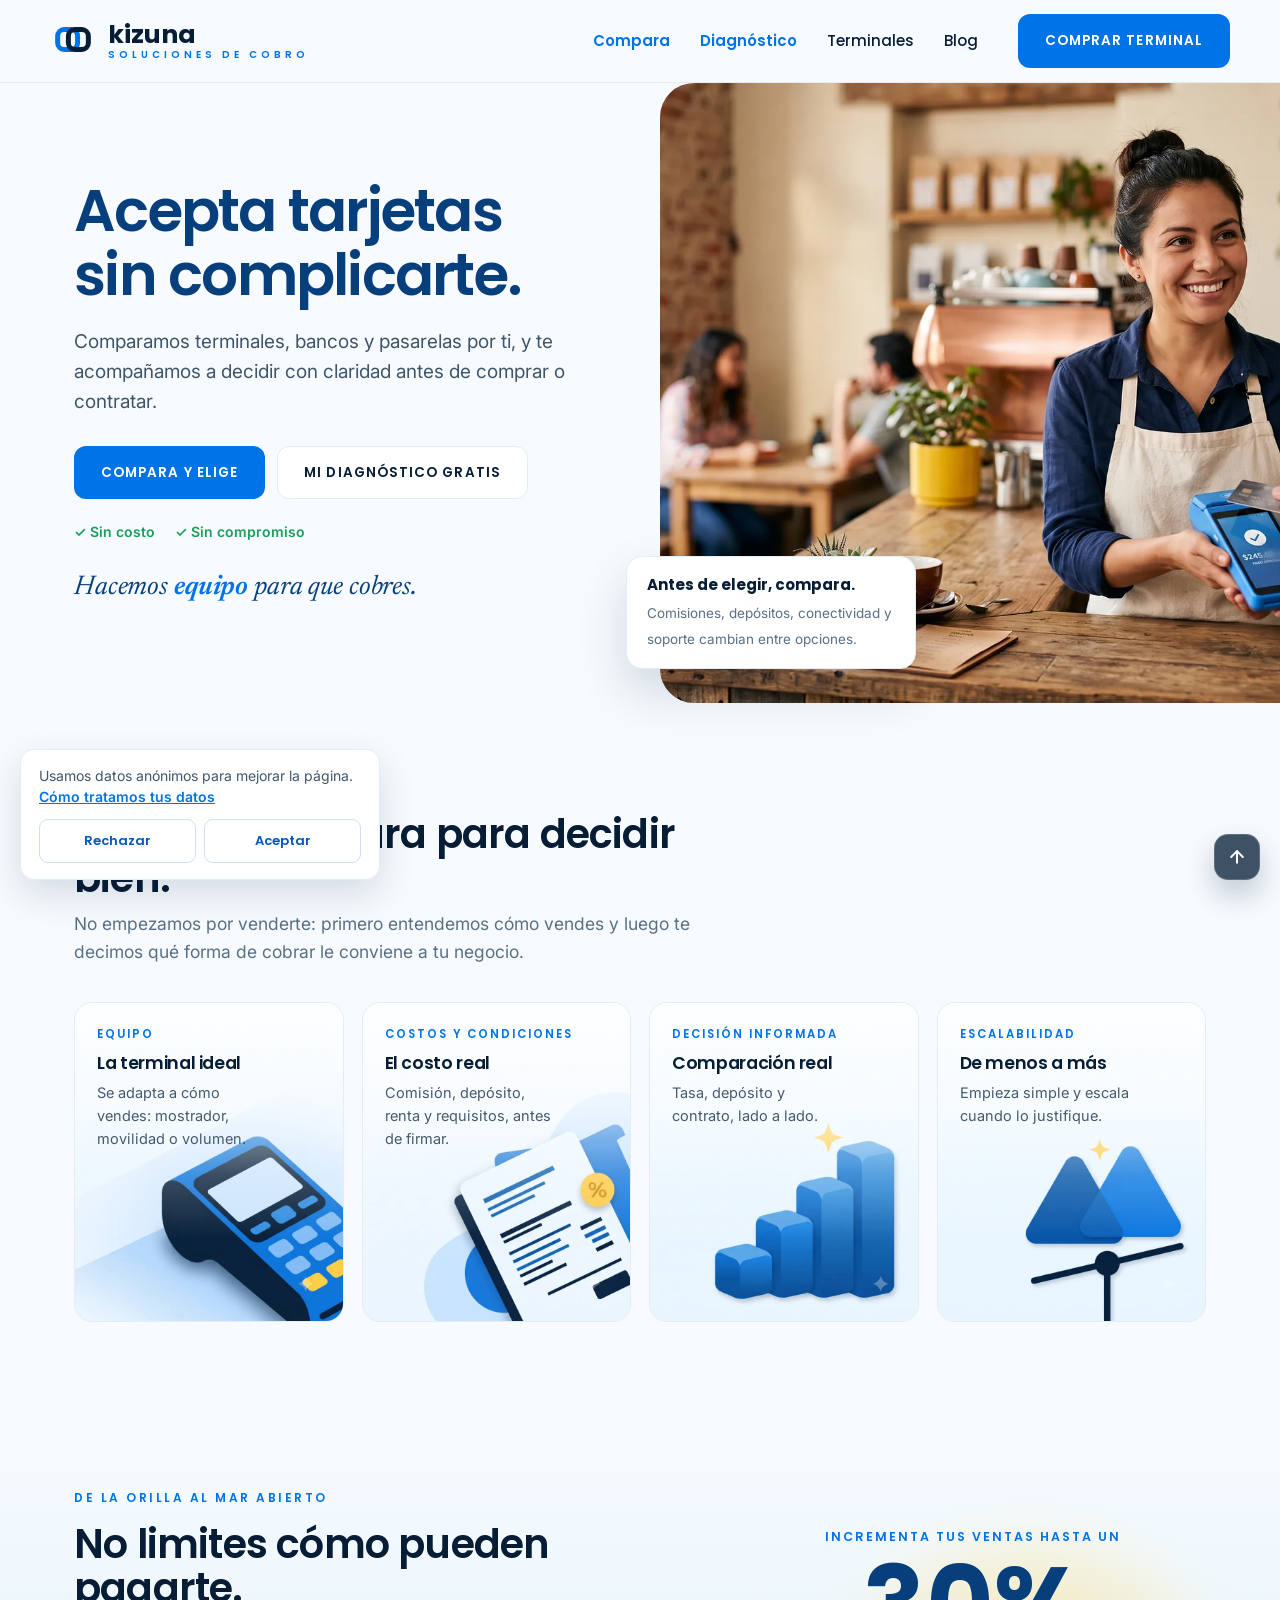
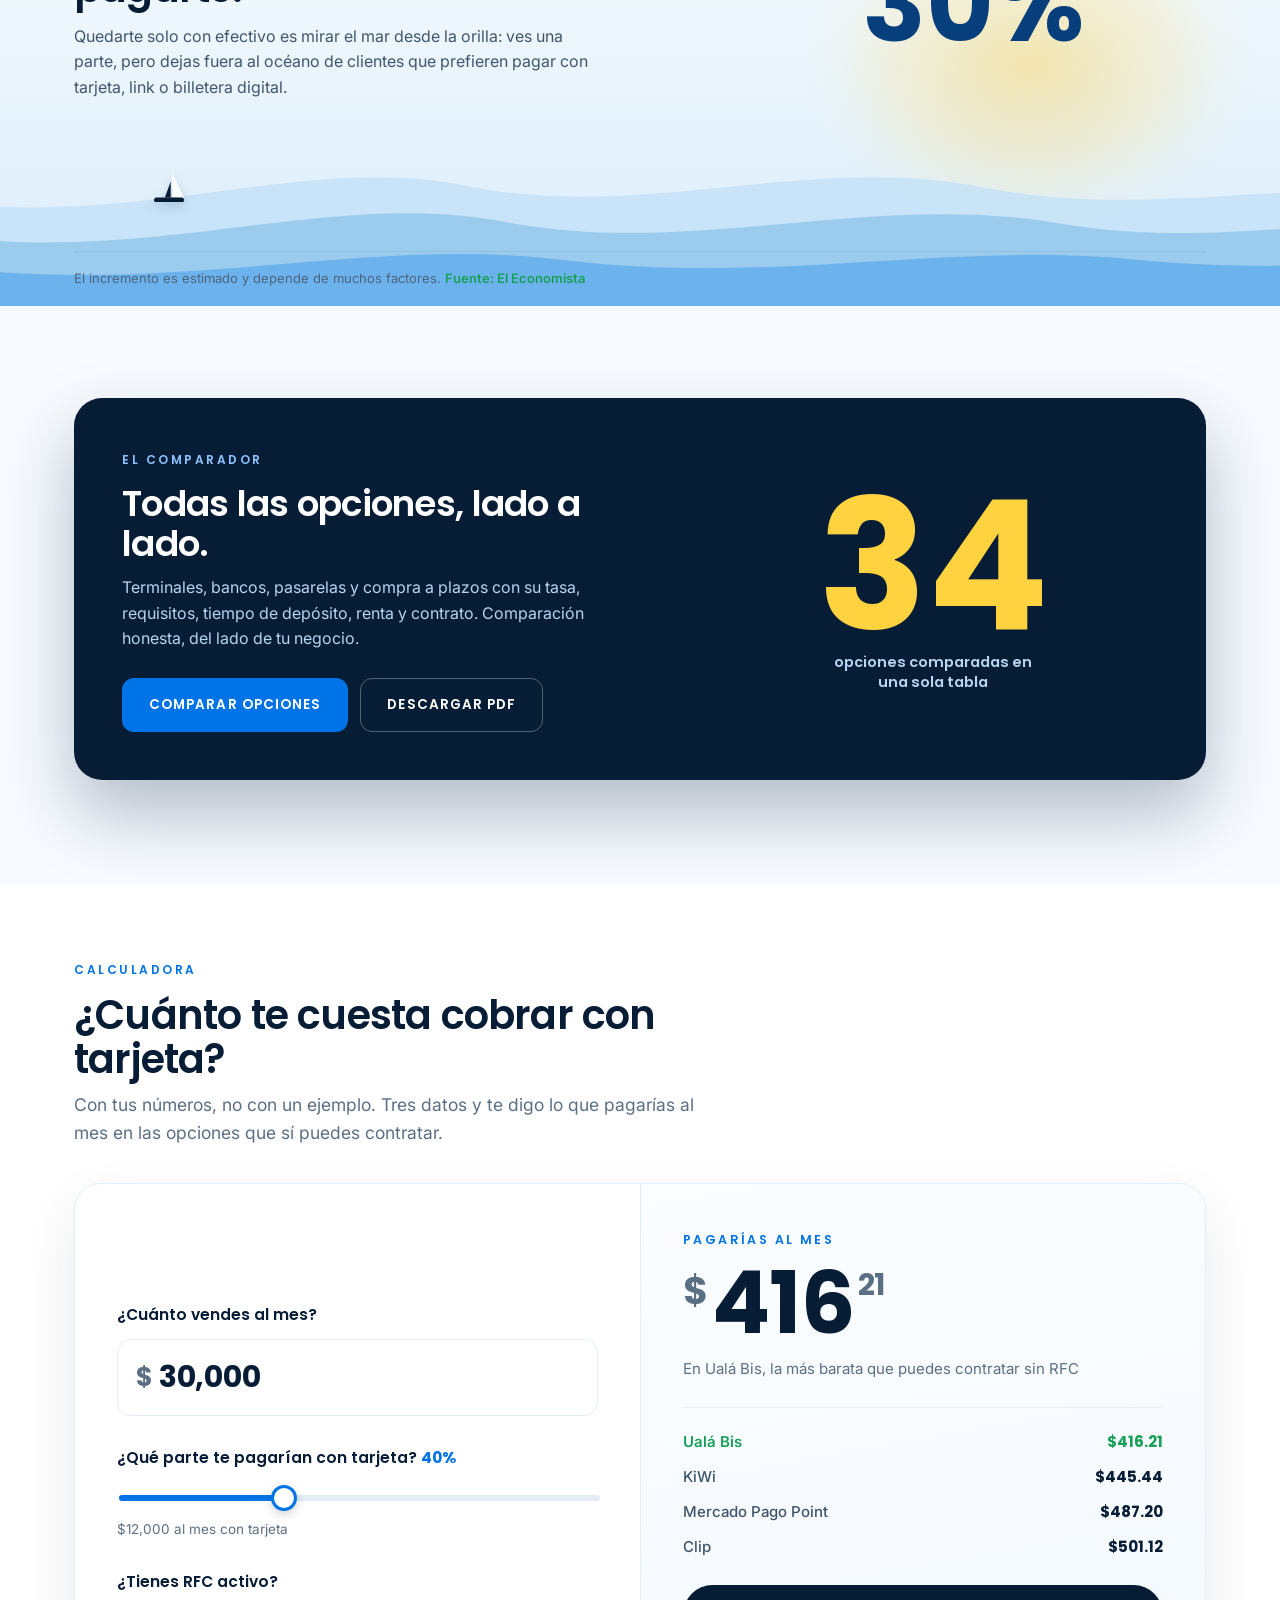
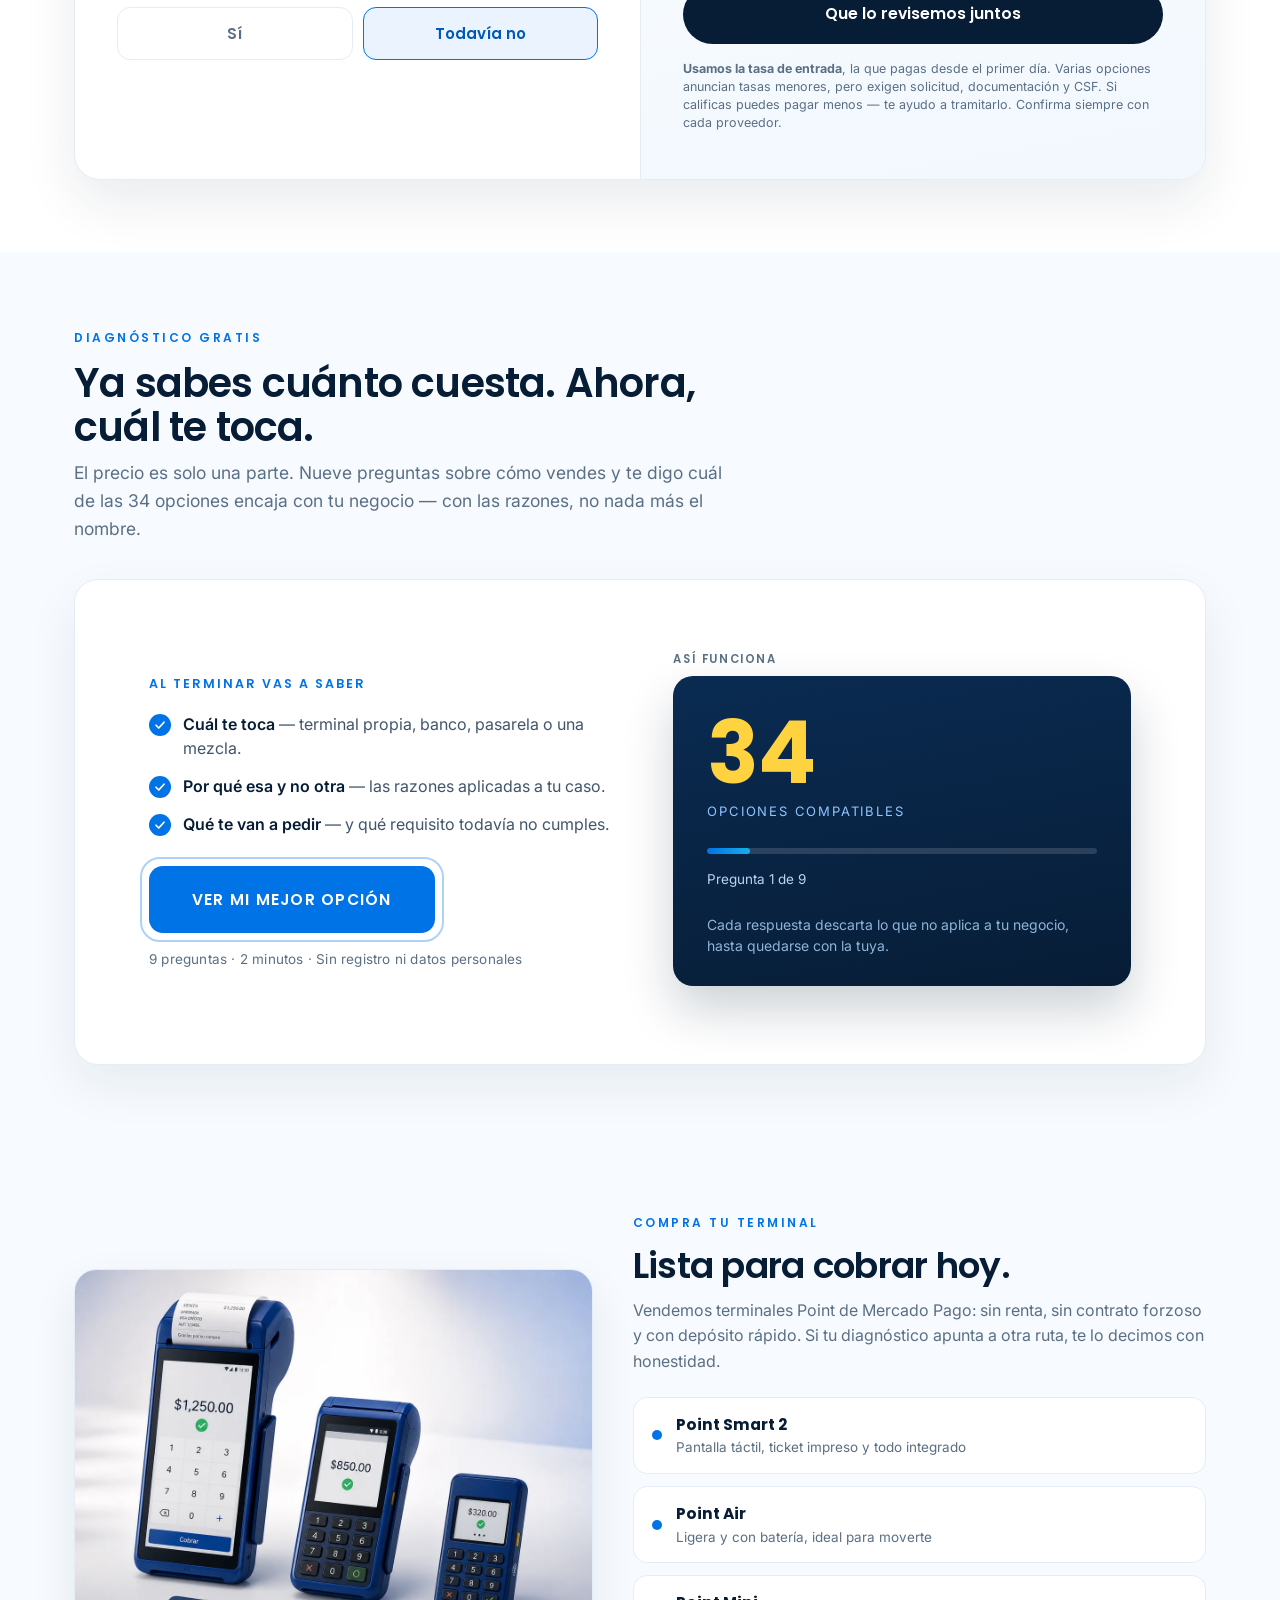
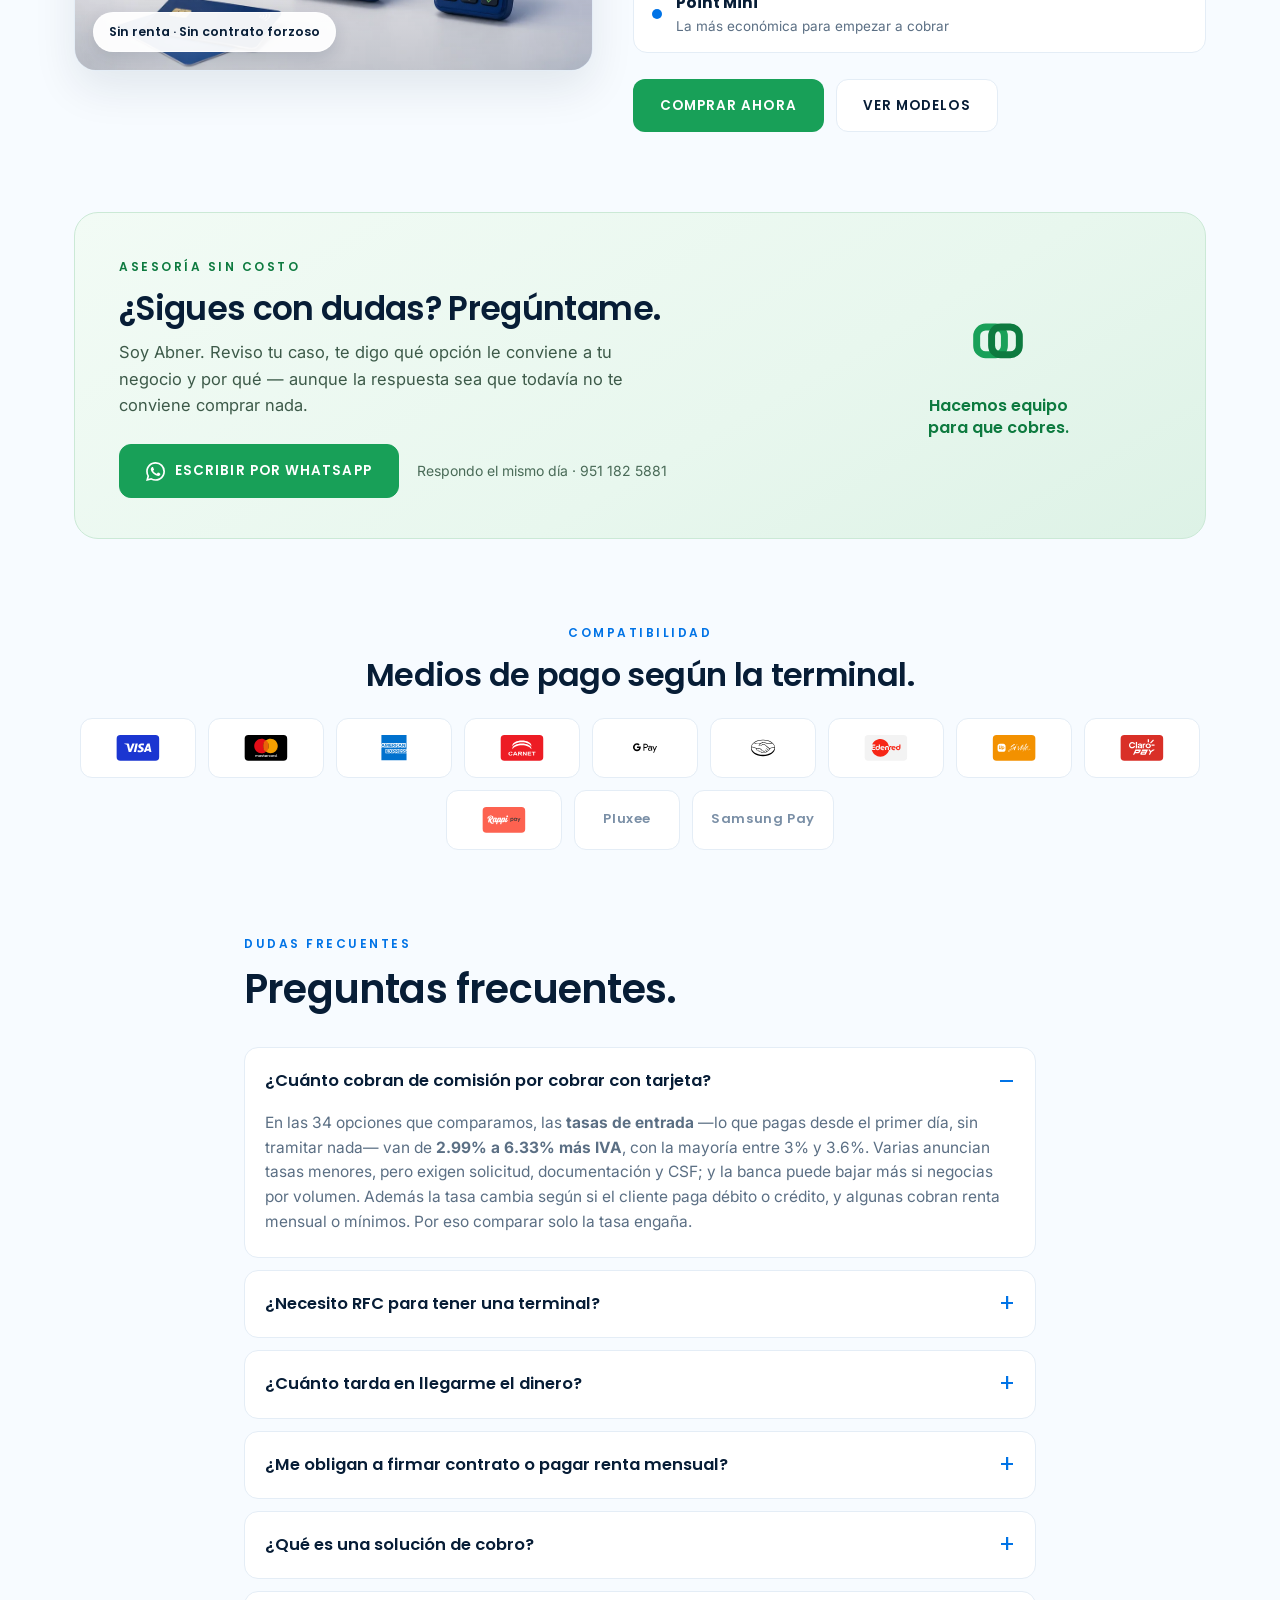
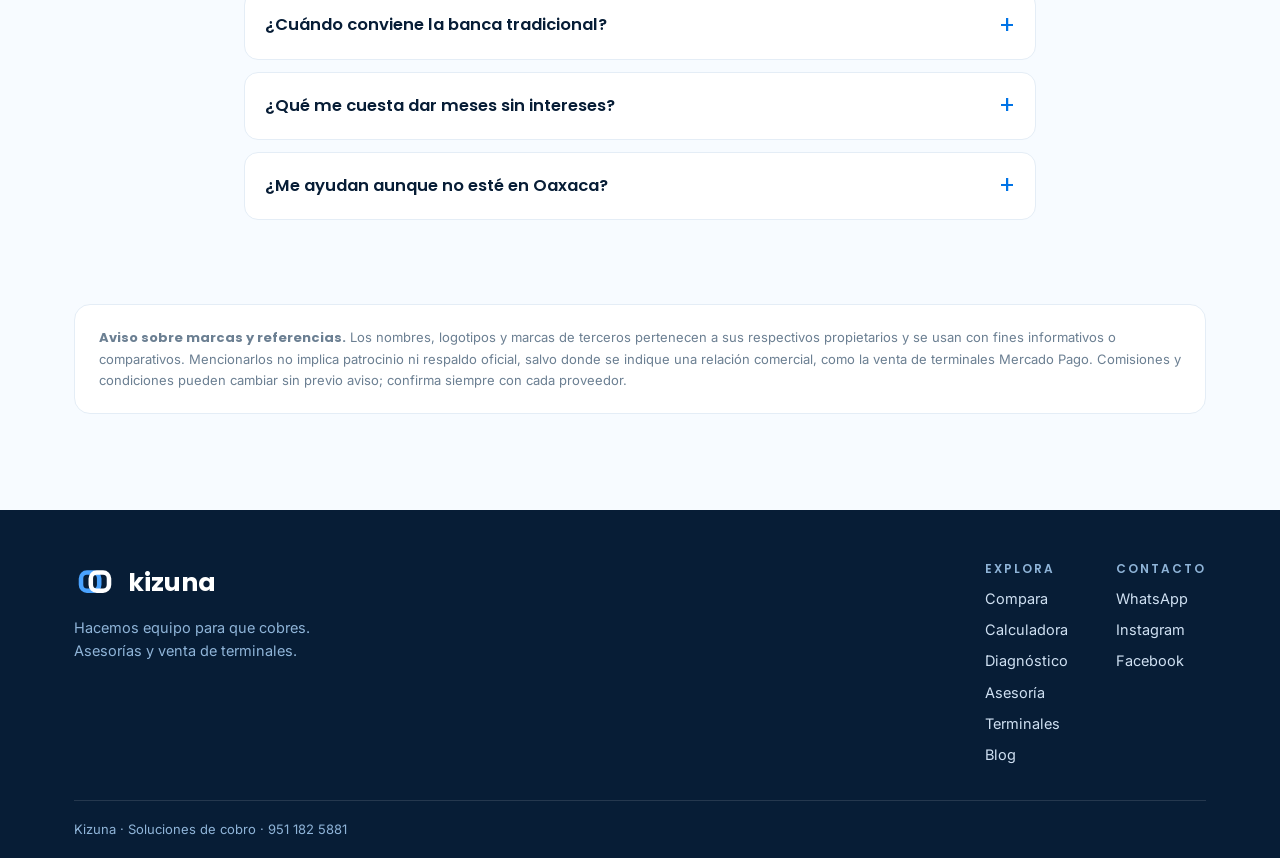
==== commit c5d7b56b: "Corregir tasas: usar la de entrada, no la diferencial que exige tramite y CSF Ualá Bis cobra 2.99% +" ====
--- a/index.html
+++ b/index.html
@@ -28,7 +28,7 @@
 "sameAs":["https://www.facebook.com/profile.php?id=61582373169392","https://www.instagram.com/solucionesdecobrooax/"]}
 </script>
 <script type="application/ld+json">
-{"@context":"https://schema.org","@type":"FAQPage","mainEntity":[{"@type":"Question","name":"¿Cuánto cobran de comisión por cobrar con tarjeta?","acceptedAnswer":{"@type":"Answer","text":"En las 34 opciones que comparamos, la comisión va de 1.39% a 6.33% más IVA por venta, con la mayoría alrededor del 3.4%. La tasa cambia según si el cliente paga con débito o crédito, y varias opciones cobran además renta mensual o mínimos. Por eso comparar solo la tasa engaña: hay que sumar renta, contrato y tiempo de depósito."}},{"@type":"Question","name":"¿Necesito RFC para tener una terminal?","acceptedAnswer":{"@type":"Answer","text":"Depende de la ruta. Para una terminal bancaria sí: los bancos piden RFC, alta fiscal, cuenta empresarial y en varios casos e.firma. Las terminales de cobro rápido son más flexibles y algunas permiten empezar solo con identificación y validación de perfil. Si todavía no tienes RFC, nuestro diagnóstico descarta automáticamente las opciones bancarias en lugar de recomendarte algo que no vas a poder contratar."}},{"@type":"Question","name":"¿Cuánto tarda en llegarme el dinero?","acceptedAnswer":{"@type":"Answer","text":"Va del mismo día a 72 horas hábiles según el proveedor. Las terminales de cobro rápido suelen liberar el dinero el mismo día o al siguiente; la banca tradicional acostumbra 24 a 48 horas hábiles, y los fines de semana no cuentan. Si tu negocio compra insumos a diario, este dato pesa más que medio punto de comisión."}},{"@type":"Question","name":"¿Me obligan a firmar contrato o pagar renta mensual?","acceptedAnswer":{"@type":"Answer","text":"No siempre. Las terminales de compra única, como las Point que vendemos, no tienen renta ni contrato forzoso: pagas el equipo y la comisión por venta. Varias opciones bancarias sí incluyen renta, monto mínimo de venta o penalización por cancelar antes de tiempo. Esa letra chiquita está en nuestra comparativa."}},{"@type":"Question","name":"¿Qué es una solución de cobro?","acceptedAnswer":{"@type":"Answer","text":"Cualquier herramienta para recibir pagos: terminal física, link de pago, pasarela en línea, cuenta bancaria, billetera digital o cobranza recurrente. No todas sirven para lo mismo, y ahí es donde la mayoría se equivoca al elegir."}},{"@type":"Question","name":"¿Cuándo conviene la banca tradicional?","acceptedAnswer":{"@type":"Answer","text":"Cuando tu negocio ya tiene formalidad fiscal, ventas constantes y volumen suficiente para negociar. Con volumen alto, medio punto de comisión menos compensa la renta mensual. Con ventas bajas o irregulares, esa misma renta te come la ganancia."}},{"@type":"Question","name":"¿Qué me cuesta dar meses sin intereses?","acceptedAnswer":{"@type":"Answer","text":"Los meses sin intereses son gratis para tu cliente, no para ti: el costo lo absorbe el negocio y sube conforme al plazo. Puede convenir en tickets altos, donde la venta no se cierra sin esa facilidad, y rara vez conviene en ventas pequeñas."}},{"@type":"Question","name":"¿Me ayudan aunque no esté en Oaxaca?","acceptedAnswer":{"@type":"Answer","text":"Sí. Somos de Oaxaca, pero orientamos a cualquier negocio en México que quiera comparar antes de comprar o contratar. La asesoría es por WhatsApp y no tiene costo."}}]}
+{"@context":"https://schema.org","@type":"FAQPage","mainEntity":[{"@type":"Question","name":"¿Cuánto cobran de comisión por cobrar con tarjeta?","acceptedAnswer":{"@type":"Answer","text":"En las 34 opciones que comparamos, las tasas de entrada —lo que pagas desde el primer día, sin tramitar nada— van de 2.99% a 6.33% más IVA, con la mayoría entre 3% y 3.6%. Varias anuncian tasas menores, pero exigen solicitud, documentación y CSF; y la banca puede bajar más si negocias por volumen. Además la tasa cambia según si el cliente paga débito o crédito, y algunas cobran renta mensual o mínimos. Por eso comparar solo la tasa engaña."}},{"@type":"Question","name":"¿Necesito RFC para tener una terminal?","acceptedAnswer":{"@type":"Answer","text":"Depende de la ruta. Para una terminal bancaria sí: los bancos piden RFC, alta fiscal, cuenta empresarial y en varios casos e.firma. Las terminales de cobro rápido son más flexibles y algunas permiten empezar solo con identificación y validación de perfil. Si todavía no tienes RFC, nuestro diagnóstico descarta automáticamente las opciones bancarias en lugar de recomendarte algo que no vas a poder contratar."}},{"@type":"Question","name":"¿Cuánto tarda en llegarme el dinero?","acceptedAnswer":{"@type":"Answer","text":"Va del mismo día a 72 horas hábiles según el proveedor. Las terminales de cobro rápido suelen liberar el dinero el mismo día o al siguiente; la banca tradicional acostumbra 24 a 48 horas hábiles, y los fines de semana no cuentan. Si tu negocio compra insumos a diario, este dato pesa más que medio punto de comisión."}},{"@type":"Question","name":"¿Me obligan a firmar contrato o pagar renta mensual?","acceptedAnswer":{"@type":"Answer","text":"No siempre. Las terminales de compra única, como las Point que vendemos, no tienen renta ni contrato forzoso: pagas el equipo y la comisión por venta. Varias opciones bancarias sí incluyen renta, monto mínimo de venta o penalización por cancelar antes de tiempo. Esa letra chiquita está en nuestra comparativa."}},{"@type":"Question","name":"¿Qué es una solución de cobro?","acceptedAnswer":{"@type":"Answer","text":"Cualquier herramienta para recibir pagos: terminal física, link de pago, pasarela en línea, cuenta bancaria, billetera digital o cobranza recurrente. No todas sirven para lo mismo, y ahí es donde la mayoría se equivoca al elegir."}},{"@type":"Question","name":"¿Cuándo conviene la banca tradicional?","acceptedAnswer":{"@type":"Answer","text":"Cuando tu negocio ya tiene formalidad fiscal, ventas constantes y volumen suficiente para negociar. Con volumen alto, medio punto de comisión menos compensa la renta mensual. Con ventas bajas o irregulares, esa misma renta te come la ganancia."}},{"@type":"Question","name":"¿Qué me cuesta dar meses sin intereses?","acceptedAnswer":{"@type":"Answer","text":"Los meses sin intereses son gratis para tu cliente, no para ti: el costo lo absorbe el negocio y sube conforme al plazo. Puede convenir en tickets altos, donde la venta no se cierra sin esa facilidad, y rara vez conviene en ventas pequeñas."}},{"@type":"Question","name":"¿Me ayudan aunque no esté en Oaxaca?","acceptedAnswer":{"@type":"Answer","text":"Sí. Somos de Oaxaca, pero orientamos a cualquier negocio en México que quiera comparar antes de comprar o contratar. La asesoría es por WhatsApp y no tiene costo."}}]}
 </script>
 </head>
 <body>
@@ -191,7 +191,7 @@
         <div class="calc-linea"></div>
         <ul class="calc-lista" id="cLista"></ul>
         <a class="calc-btn" id="cWa" href="https://wa.me/529511825881" target="_blank" rel="noopener">Que lo revisemos juntos</a>
-        <p class="calc-fine">Tasas de referencia de la comparativa. Confirma siempre con cada proveedor.</p>
+        <p class="calc-fine"><b>Usamos la tasa de entrada</b>, la que pagas desde el primer día. Varias opciones anuncian tasas menores, pero exigen solicitud, documentación y CSF. Si calificas puedes pagar menos — te ayudo a tramitarlo. Confirma siempre con cada proveedor.</p>
       </div>
     </div>
   </div>
@@ -356,7 +356,7 @@
 <section class="faq" style="padding-top:8px">
   <div class="wrap" style="max-width:840px">
     <div class="head"><span class="eyebrow">Dudas frecuentes</span><h2>Preguntas frecuentes.</h2></div>
-    <details open><summary>¿Cuánto cobran de comisión por cobrar con tarjeta?</summary><p>En las 34 opciones que comparamos, la comisión va de <b>1.39% a 6.33% más IVA</b> por venta, con la mayoría alrededor del 3.4%. La tasa cambia según si el cliente paga con débito o crédito, y varias opciones cobran además renta mensual o mínimos. Por eso comparar solo la tasa engaña: hay que sumar renta, contrato y tiempo de depósito.</p></details>
+    <details open><summary>¿Cuánto cobran de comisión por cobrar con tarjeta?</summary><p>En las 34 opciones que comparamos, las <b>tasas de entrada</b> —lo que pagas desde el primer día, sin tramitar nada— van de <b>2.99% a 6.33% más IVA</b>, con la mayoría entre 3% y 3.6%. Varias anuncian tasas menores, pero exigen solicitud, documentación y CSF; y la banca puede bajar más si negocias por volumen. Además la tasa cambia según si el cliente paga débito o crédito, y algunas cobran renta mensual o mínimos. Por eso comparar solo la tasa engaña.</p></details>
     <details><summary>¿Necesito RFC para tener una terminal?</summary><p>Depende de la ruta. <b>Para una terminal bancaria sí</b>: los bancos piden RFC, alta fiscal, cuenta empresarial y en varios casos e.firma. Las terminales de cobro rápido son más flexibles y algunas permiten empezar solo con identificación y validación de perfil. Si todavía no tienes RFC, nuestro diagnóstico descarta automáticamente las opciones bancarias en lugar de recomendarte algo que no vas a poder contratar.</p></details>
     <details><summary>¿Cuánto tarda en llegarme el dinero?</summary><p>Va del mismo día a 72 horas hábiles según el proveedor. Las terminales de cobro rápido suelen liberar el dinero el mismo día o al siguiente; la banca tradicional acostumbra 24 a 48 horas hábiles, y los fines de semana no cuentan. Si tu negocio compra insumos a diario, este dato pesa más que medio punto de comisión.</p></details>
     <details><summary>¿Me obligan a firmar contrato o pagar renta mensual?</summary><p>No siempre. Las terminales de compra única, como las Point que vendemos, no tienen renta ni contrato forzoso: pagas el equipo y la comisión por venta. Varias opciones bancarias sí incluyen renta, monto mínimo de venta o penalización por cancelar antes de tiempo. Esa letra chiquita está en nuestra comparativa.</p></details>
@@ -643,14 +643,18 @@
       nota=el('cNota'), lista=el('cLista'), wa=el('cWa');
   var rfc=false;
 
+  /* TASA DE ENTRADA: la que pagas el día uno, sin negociar ni tramitar
+     reducciones. Varias anuncian tasas menores que exigen solicitud,
+     documentación y CSF — y la CSF supone RFC, así que no aplican a
+     todos. Usar esas cifras sería justo lo que criticamos. */
   var OPCIONES=[
-    {n:'Ualá Bis',            tasa:0.0139, renta:0, rfc:false},
-    {n:'Mercado Pago Point',  tasa:0.0350, renta:0, rfc:false},
-    {n:'KiWi',                tasa:0.0320, renta:0, rfc:false},
-    {n:'Clip',                tasa:0.0360, renta:0, rfc:false},
-    {n:'Billpocket',          tasa:0.0350, renta:0, rfc:true },
-    {n:'BBVA TPV',            tasa:0.0200, renta:400, rfc:true},
-    {n:'Banorte TPV',         tasa:0.0250, renta:350, rfc:true}
+    {n:'Ualá Bis',            tasa:0.0299, renta:0,   rfc:false},
+    {n:'KiWi',                tasa:0.0320, renta:0,   rfc:false},
+    {n:'Mercado Pago Point',  tasa:0.0350, renta:0,   rfc:false},
+    {n:'Clip',                tasa:0.0360, renta:0,   rfc:false},
+    {n:'Billpocket',          tasa:0.0350, renta:0,   rfc:true },
+    {n:'BBVA TPV',            tasa:0.0250, renta:400, rfc:true },
+    {n:'Banorte TPV',         tasa:0.0350, renta:350, rfc:true }
   ];
 
   function num(s){var n=parseFloat(String(s).replace(/[^0-9.]/g,''));return isNaN(n)?0:n}
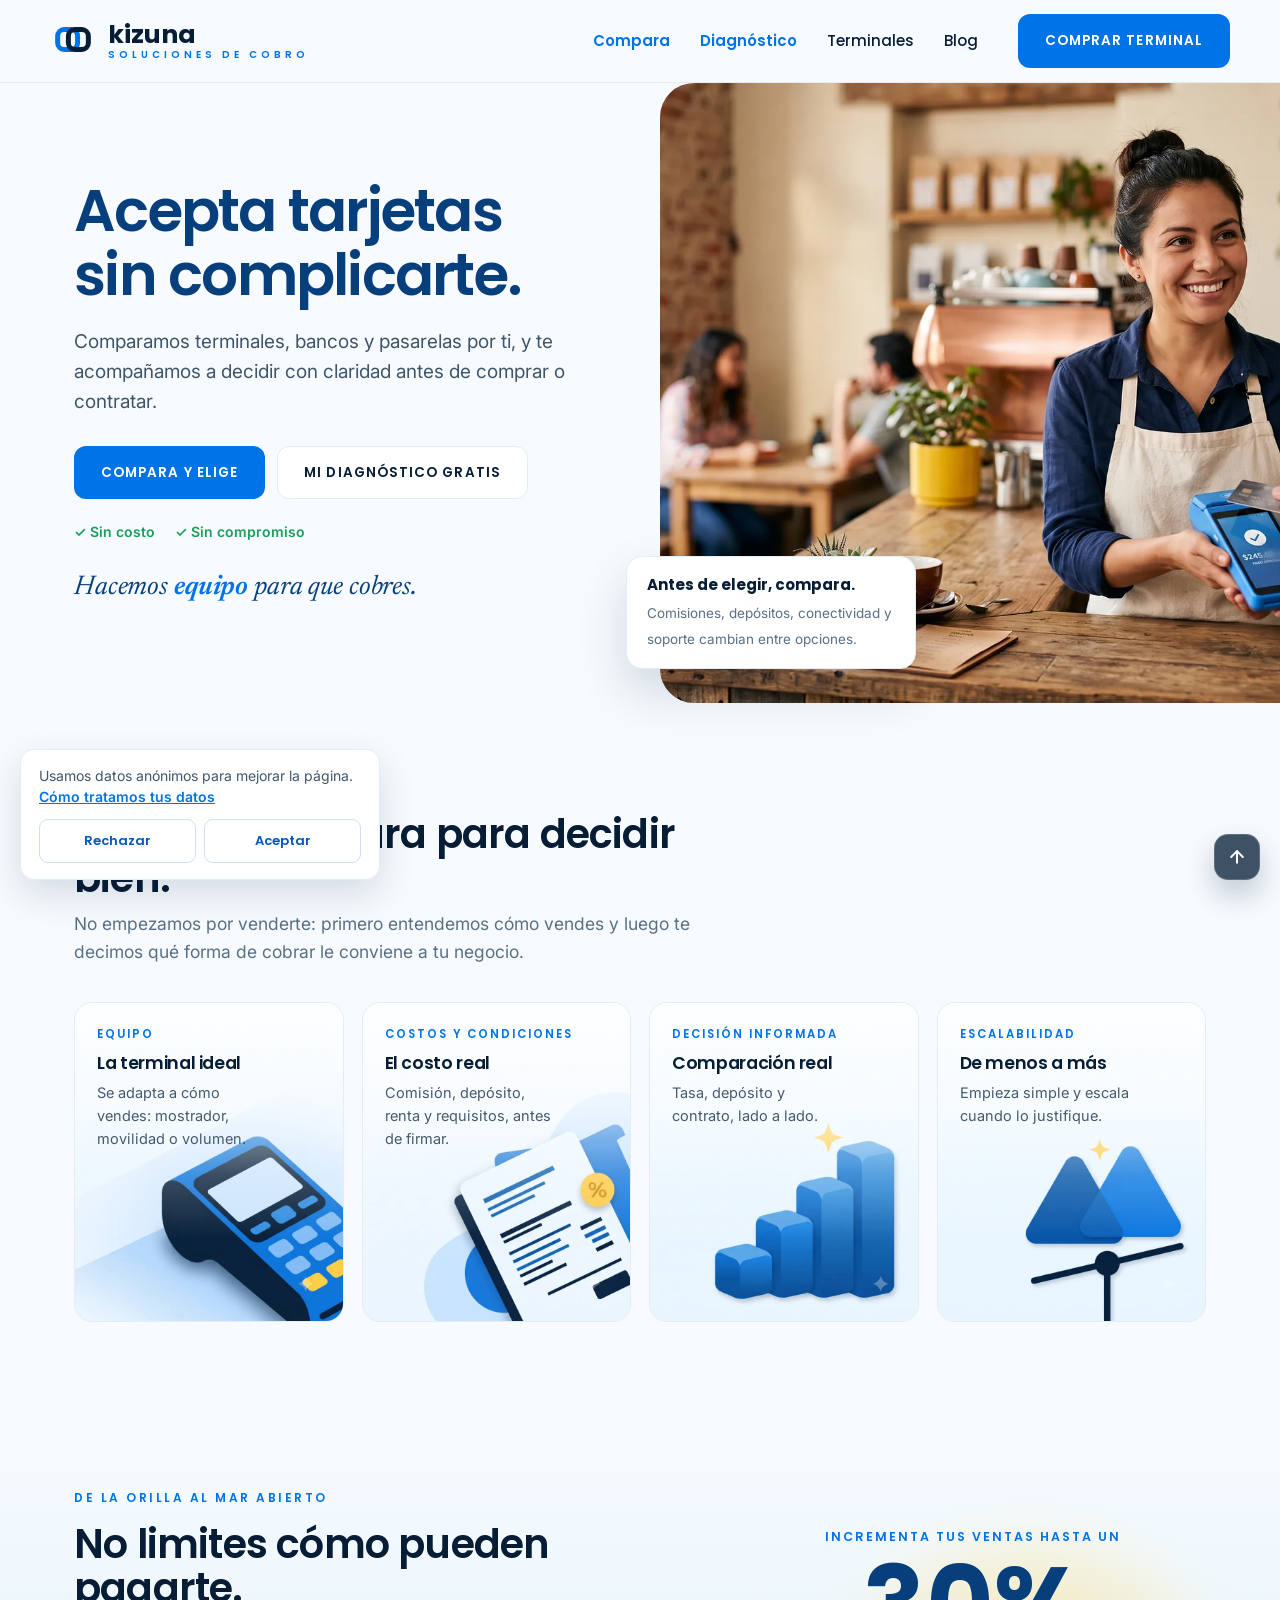
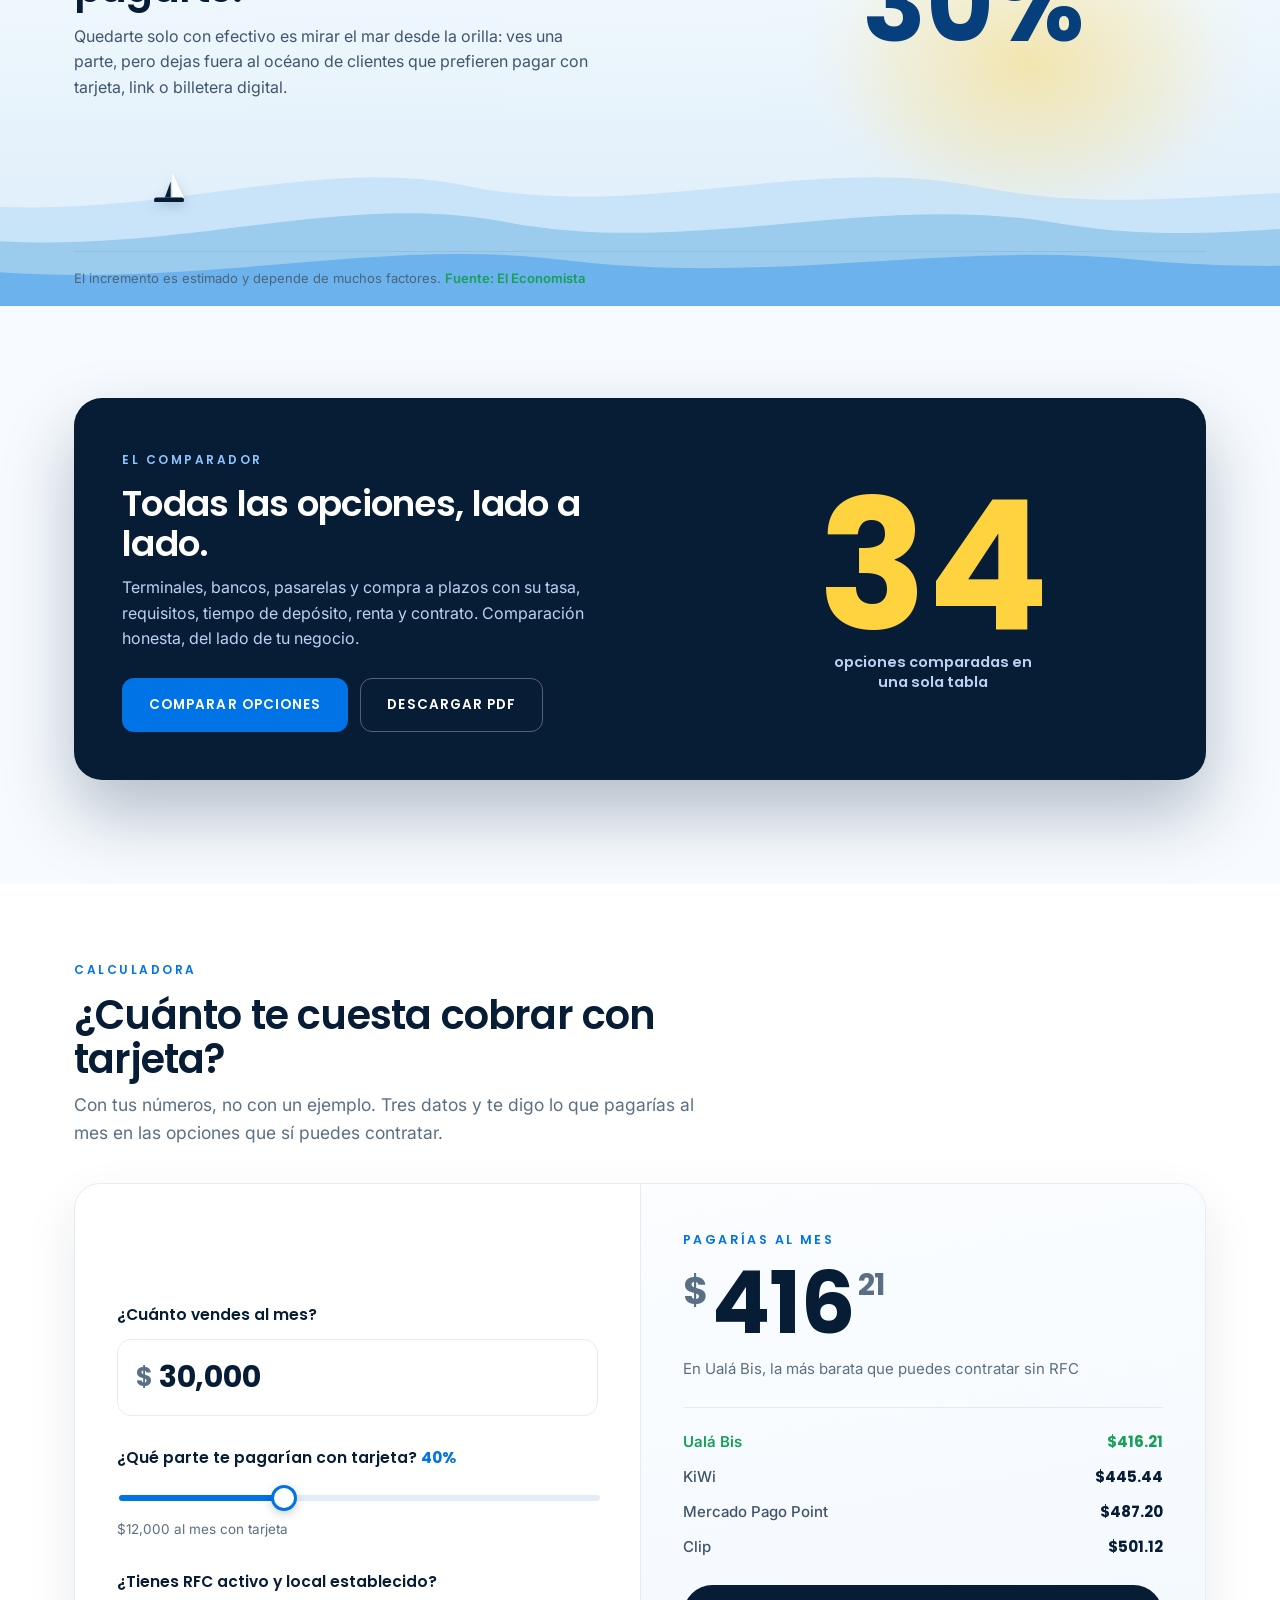
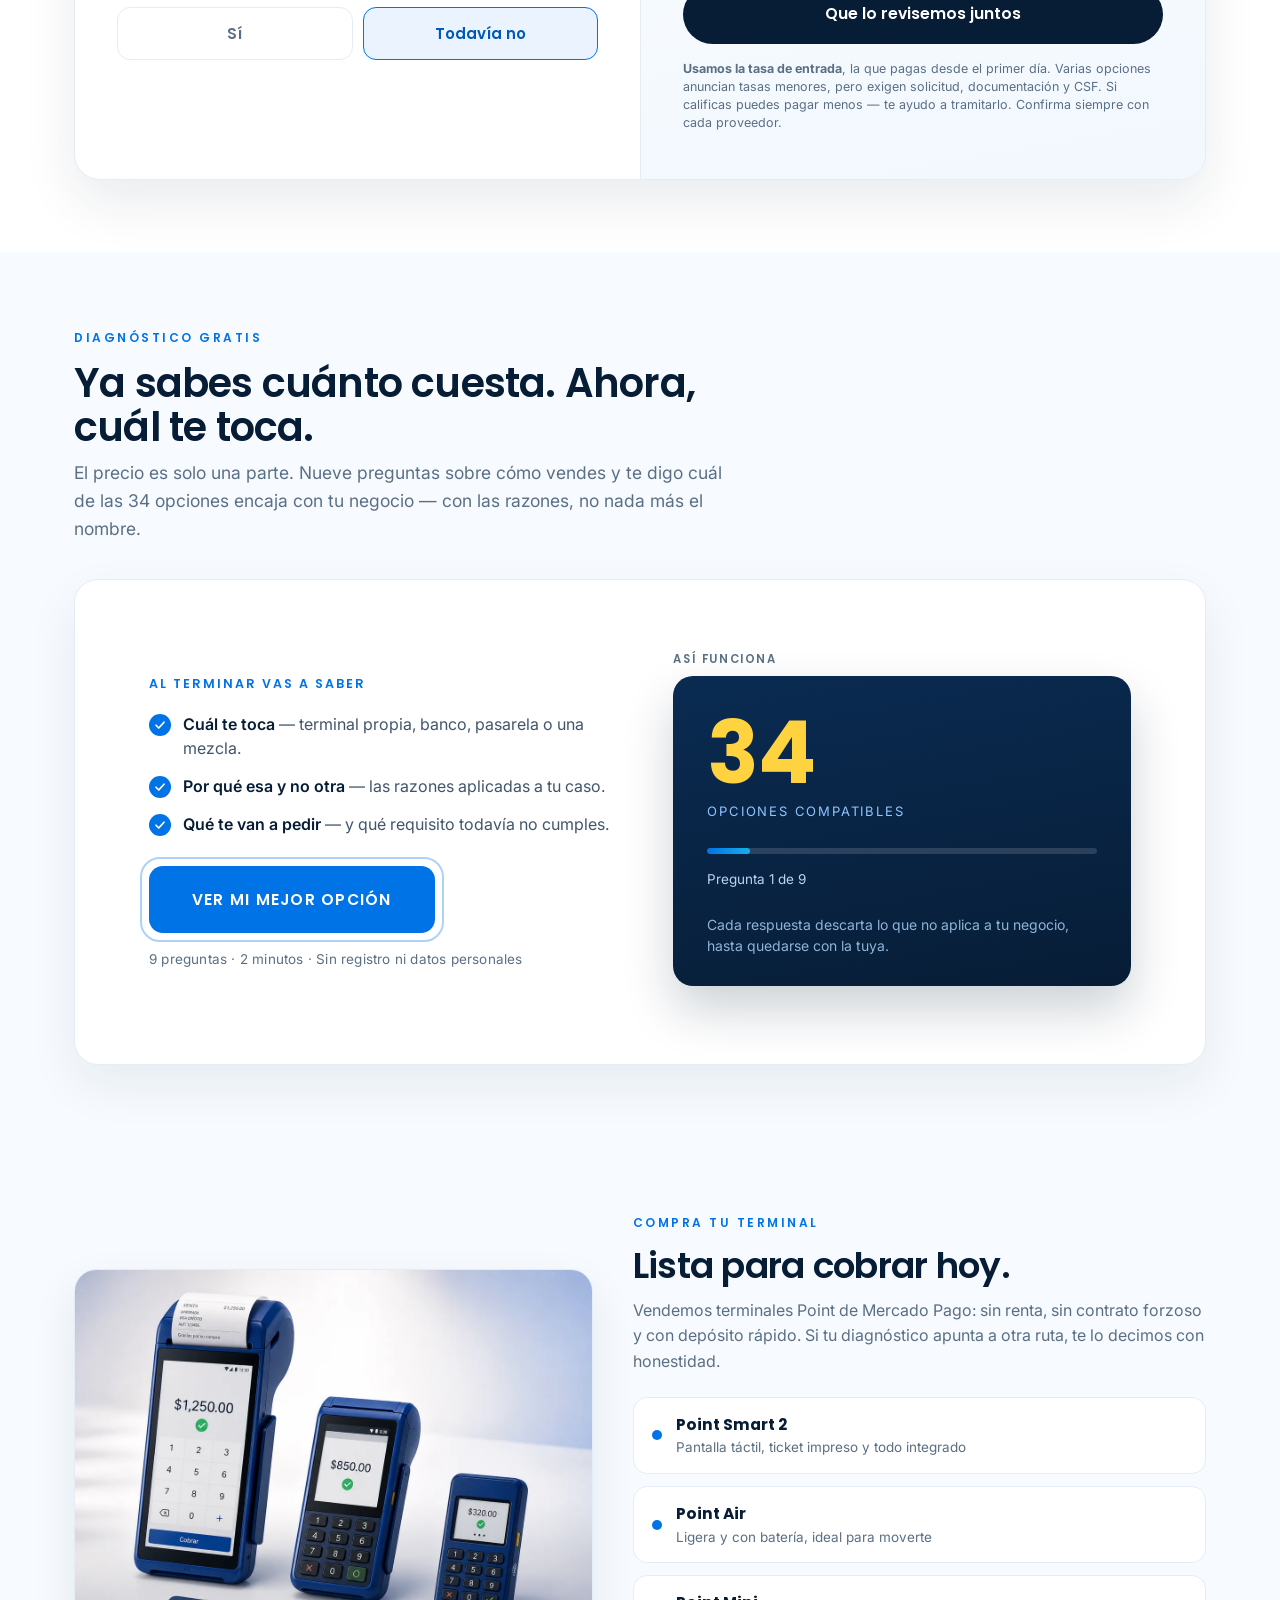
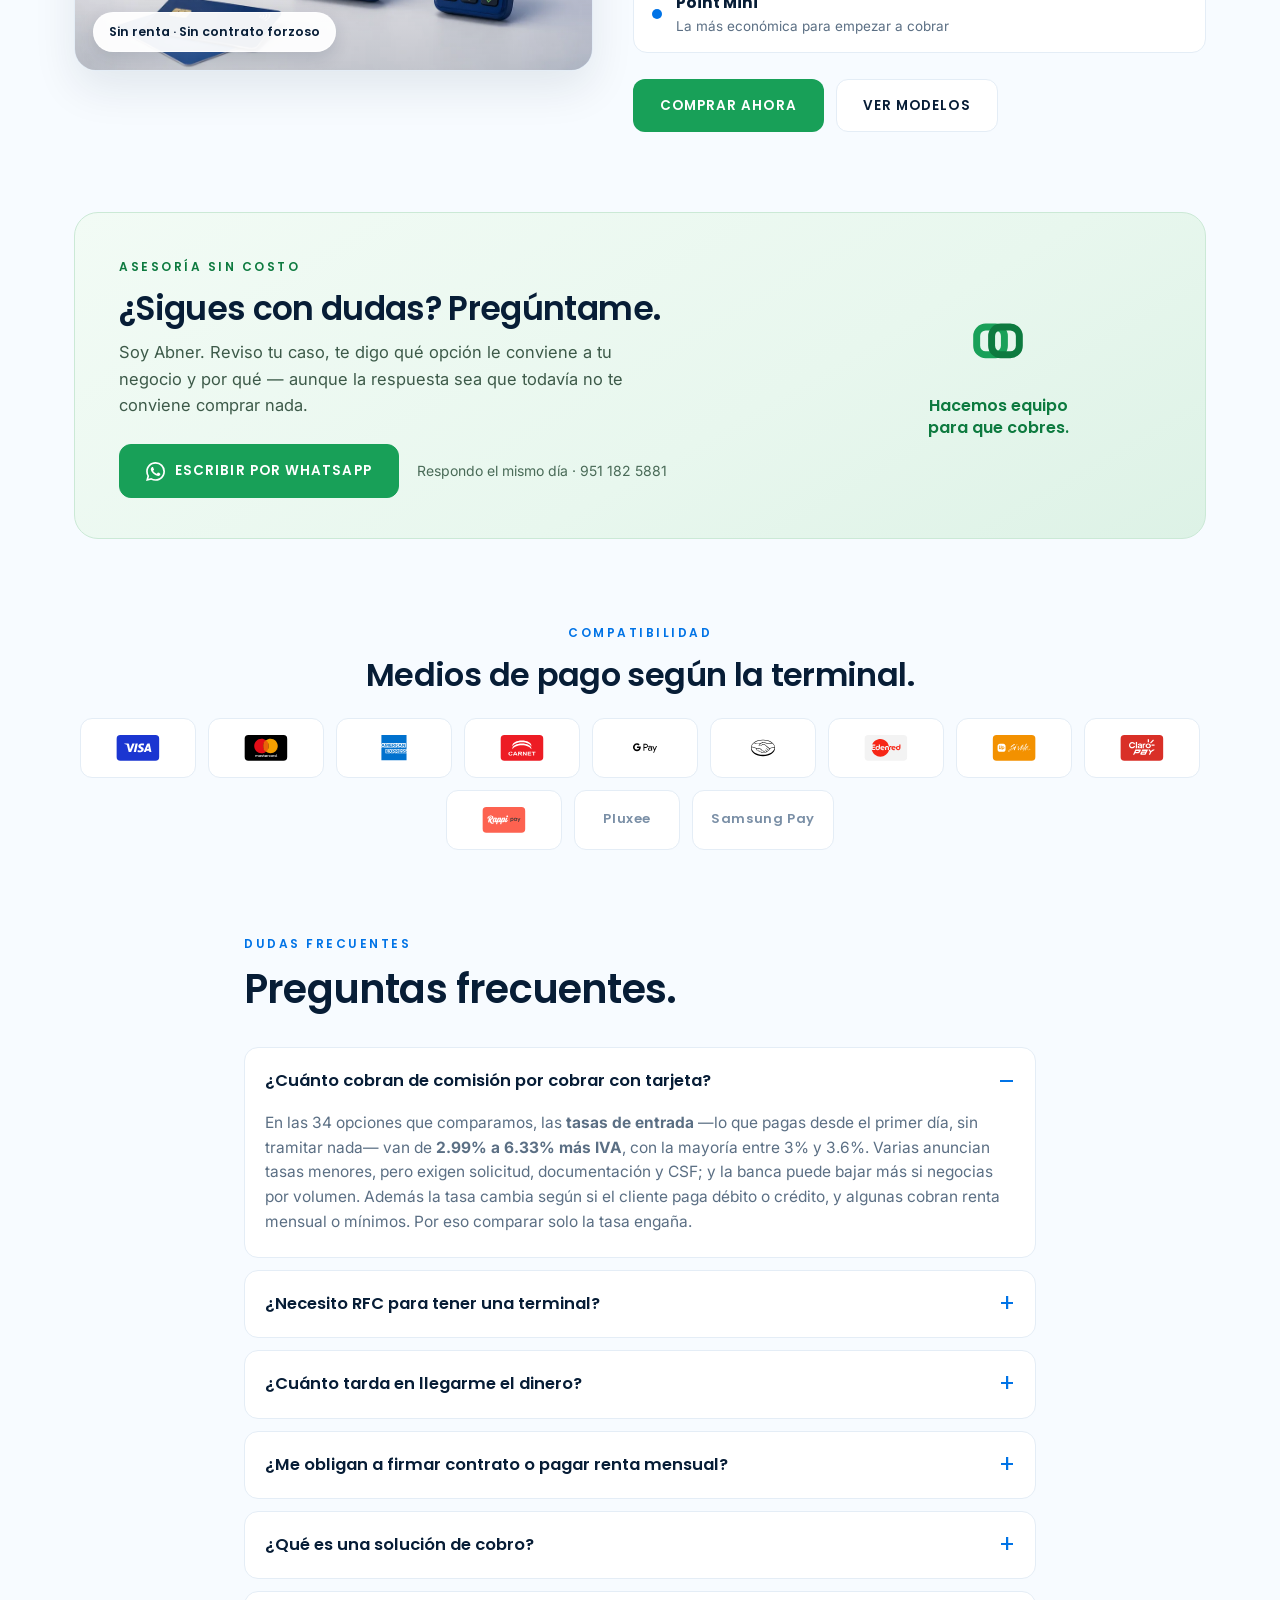
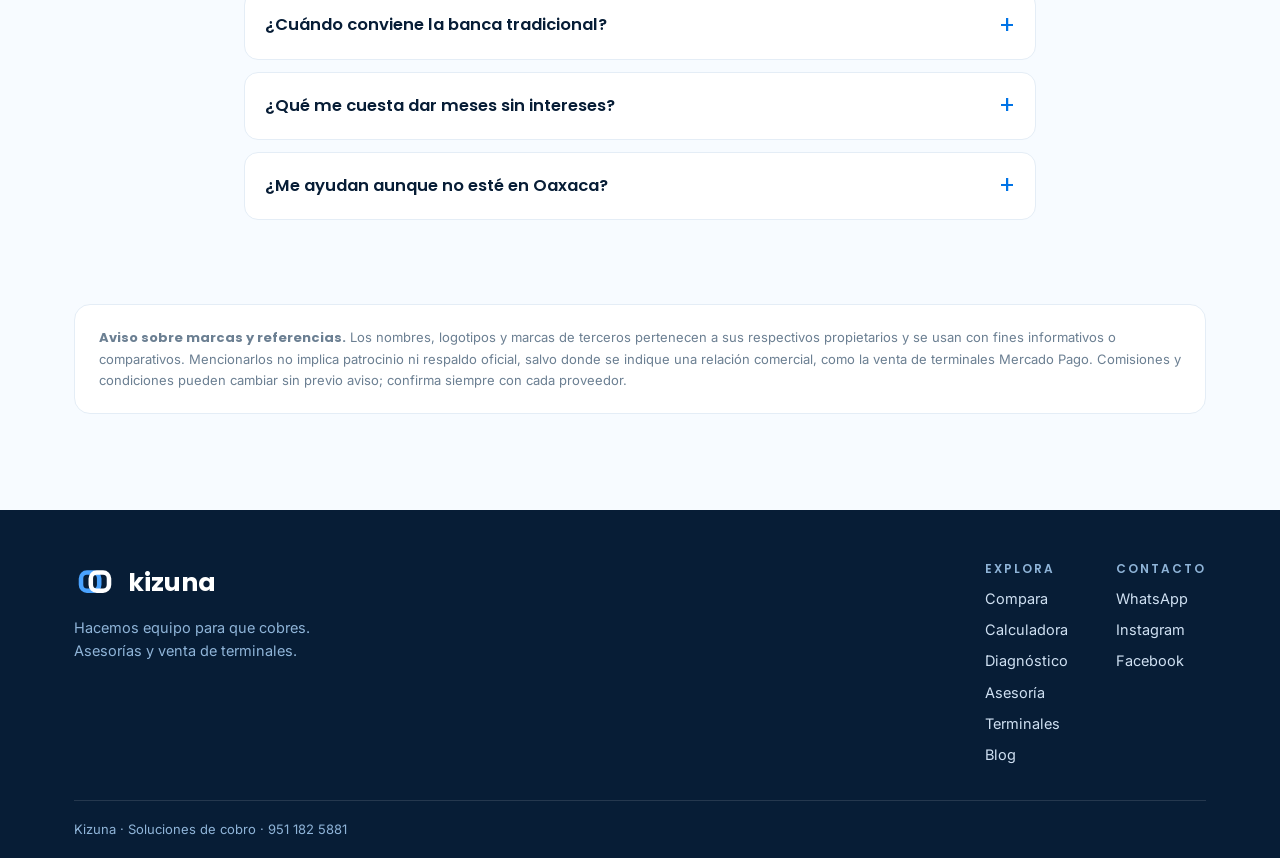
==== commit e1ff4395: "Calculadora: desbloqueo de tasa preferencial con RFC + giro participante" ====
--- a/index.html
+++ b/index.html
@@ -176,11 +176,24 @@
         </label>
 
         <fieldset class="calc-campo calc-rfc">
-          <span>¿Tienes RFC activo?</span>
+          <span>¿Tienes RFC activo y local establecido?</span>
           <div class="calc-si-no">
             <button type="button" class="calc-op" data-rfc="1">Sí</button>
             <button type="button" class="calc-op on" data-rfc="0">Todavía no</button>
           </div>
+        </fieldset>
+
+        <fieldset class="calc-campo calc-giro" id="cGiroCampo" hidden>
+          <span>¿Tu giro está entre los que pagan menos?</span>
+          <div class="calc-si-no">
+            <button type="button" class="calc-op" data-giro="1">Sí, o creo que sí</button>
+            <button type="button" class="calc-op on" data-giro="0">No sé</button>
+          </div>
+          <details class="calc-giros">
+            <summary>Ver qué giros aplican</summary>
+            <p>Agencias de viajes · Educación básica · Médicos y dentistas · Refacciones y ferreterías · Salones de belleza · Supermercados · Ventas al detalle — y otros que Ualá no publica.</p>
+            <p class="calc-giros-ojo">La lista completa no es pública: hay que consultarla con ellos. Si marcas que sí, la calculadora te muestra el escenario con la tasa preferencial — pero <b>no está garantizada hasta que la aprueben</b>.</p>
+          </details>
         </fieldset>
       </div>
 
@@ -641,14 +654,14 @@
   var pct=el('cPct'), pctVal=el('cPctVal'), conT=el('cConTarjeta'),
       cifra=el('cCifra'), entero=el('cEntero'), cent=el('cCent'),
       nota=el('cNota'), lista=el('cLista'), wa=el('cWa');
-  var rfc=false;
+  var rfc=false, giro=false;
 
   /* TASA DE ENTRADA: la que pagas el día uno, sin negociar ni tramitar
      reducciones. Varias anuncian tasas menores que exigen solicitud,
      documentación y CSF — y la CSF supone RFC, así que no aplican a
      todos. Usar esas cifras sería justo lo que criticamos. */
   var OPCIONES=[
-    {n:'Ualá Bis',            tasa:0.0299, renta:0,   rfc:false},
+    {n:'Ualá Bis',            tasa:0.0299, renta:0,   rfc:false, dif:0.0139},
     {n:'KiWi',                tasa:0.0320, renta:0,   rfc:false},
     {n:'Mercado Pago Point',  tasa:0.0350, renta:0,   rfc:false},
     {n:'Clip',                tasa:0.0360, renta:0,   rfc:false},
@@ -669,12 +682,17 @@
       ((pct.value-10)/90*100)+'%,#e4edf6 '+((pct.value-10)/90*100)+'%)';
 
     var vivas=OPCIONES.filter(function(o){return rfc||!o.rfc});
-    vivas.forEach(function(o){o.costo=V*o.tasa*1.16+o.renta});
+    vivas.forEach(function(o){
+      /* La tasa diferencial solo entra con RFC + CSF + giro participante. */
+      var t=(rfc&&giro&&o.dif)?o.dif:o.tasa;
+      o.tasaUsada=t; o.preferencial=(t!==o.tasa);
+      o.costo=V*t*1.16+o.renta;});
     vivas.sort(function(a,b){return a.costo-b.costo});
 
     lista.innerHTML=vivas.slice(0,4).map(function(o,i){
       return '<li'+(i===0?' class="mejor"':'')+'><span class="n">'+o.n+
              (o.renta?' <small>(+ renta $'+miles(o.renta)+')</small>':'')+
+             (o.preferencial?' <em class="pref">tasa preferencial</em>':'')+
              '</span><span class="m">'+pesos(o.costo)+'</span></li>';}).join('');
 
     nota.textContent = V===0 ? 'Escribe cuánto vendes al mes'
@@ -714,12 +732,23 @@
     calcular();
   });
   pct.addEventListener('input',calcular);
-  [].forEach.call(document.querySelectorAll('.calc-op'),function(b){
-    b.addEventListener('click',function(){
-      [].forEach.call(document.querySelectorAll('.calc-op'),function(x){x.classList.remove('on')});
-      b.classList.add('on'); rfc=b.getAttribute('data-rfc')==='1'; calcular();
+  function grupo(sel,fn){
+    [].forEach.call(document.querySelectorAll(sel),function(b){
+      b.addEventListener('click',function(){
+        [].forEach.call(document.querySelectorAll(sel),function(x){x.classList.remove('on')});
+        b.classList.add('on'); fn(b); calcular();
+      });
     });
+  }
+  var campoGiro=el('cGiroCampo');
+  grupo('[data-rfc]',function(b){
+    rfc=b.getAttribute('data-rfc')==='1';
+    campoGiro.hidden=!rfc;
+    if(!rfc){giro=false;
+      [].forEach.call(document.querySelectorAll('[data-giro]'),function(x){
+        x.classList.toggle('on', x.getAttribute('data-giro')==='0');});}
   });
+  grupo('[data-giro]',function(b){ giro=b.getAttribute('data-giro')==='1'; });
   calcular();
 })();
 
--- a/kizuna-base.css
+++ b/kizuna-base.css
@@ -562,6 +562,13 @@
   transition:.16s;min-height:52px}
 .calc-btn:hover{background:#0a2b52;color:#fff;transform:translateY(-1px)}
 .calc-fine{margin:16px 0 0;font-size:12.5px;color:var(--muted);line-height:1.45}
+.calc-giro[hidden]{display:none}
+.calc-giros{margin-top:12px}
+.calc-giros summary{font-size:13.5px;color:var(--azul);cursor:pointer;font-weight:500}
+.calc-giros p{margin:10px 0 0;font-size:13px;line-height:1.5;color:var(--muted)}
+.calc-giros-ojo{border-left:3px solid var(--amarillo);padding-left:12px}
+.calc-lista .pref{font-style:normal;font-size:11.5px;font-weight:600;color:var(--verde);
+  background:#e7f6ed;padding:2px 8px;border-radius:99px;margin-left:6px;white-space:nowrap}
 
 @media(max-width:900px){
   .calc{grid-template-columns:1fr}
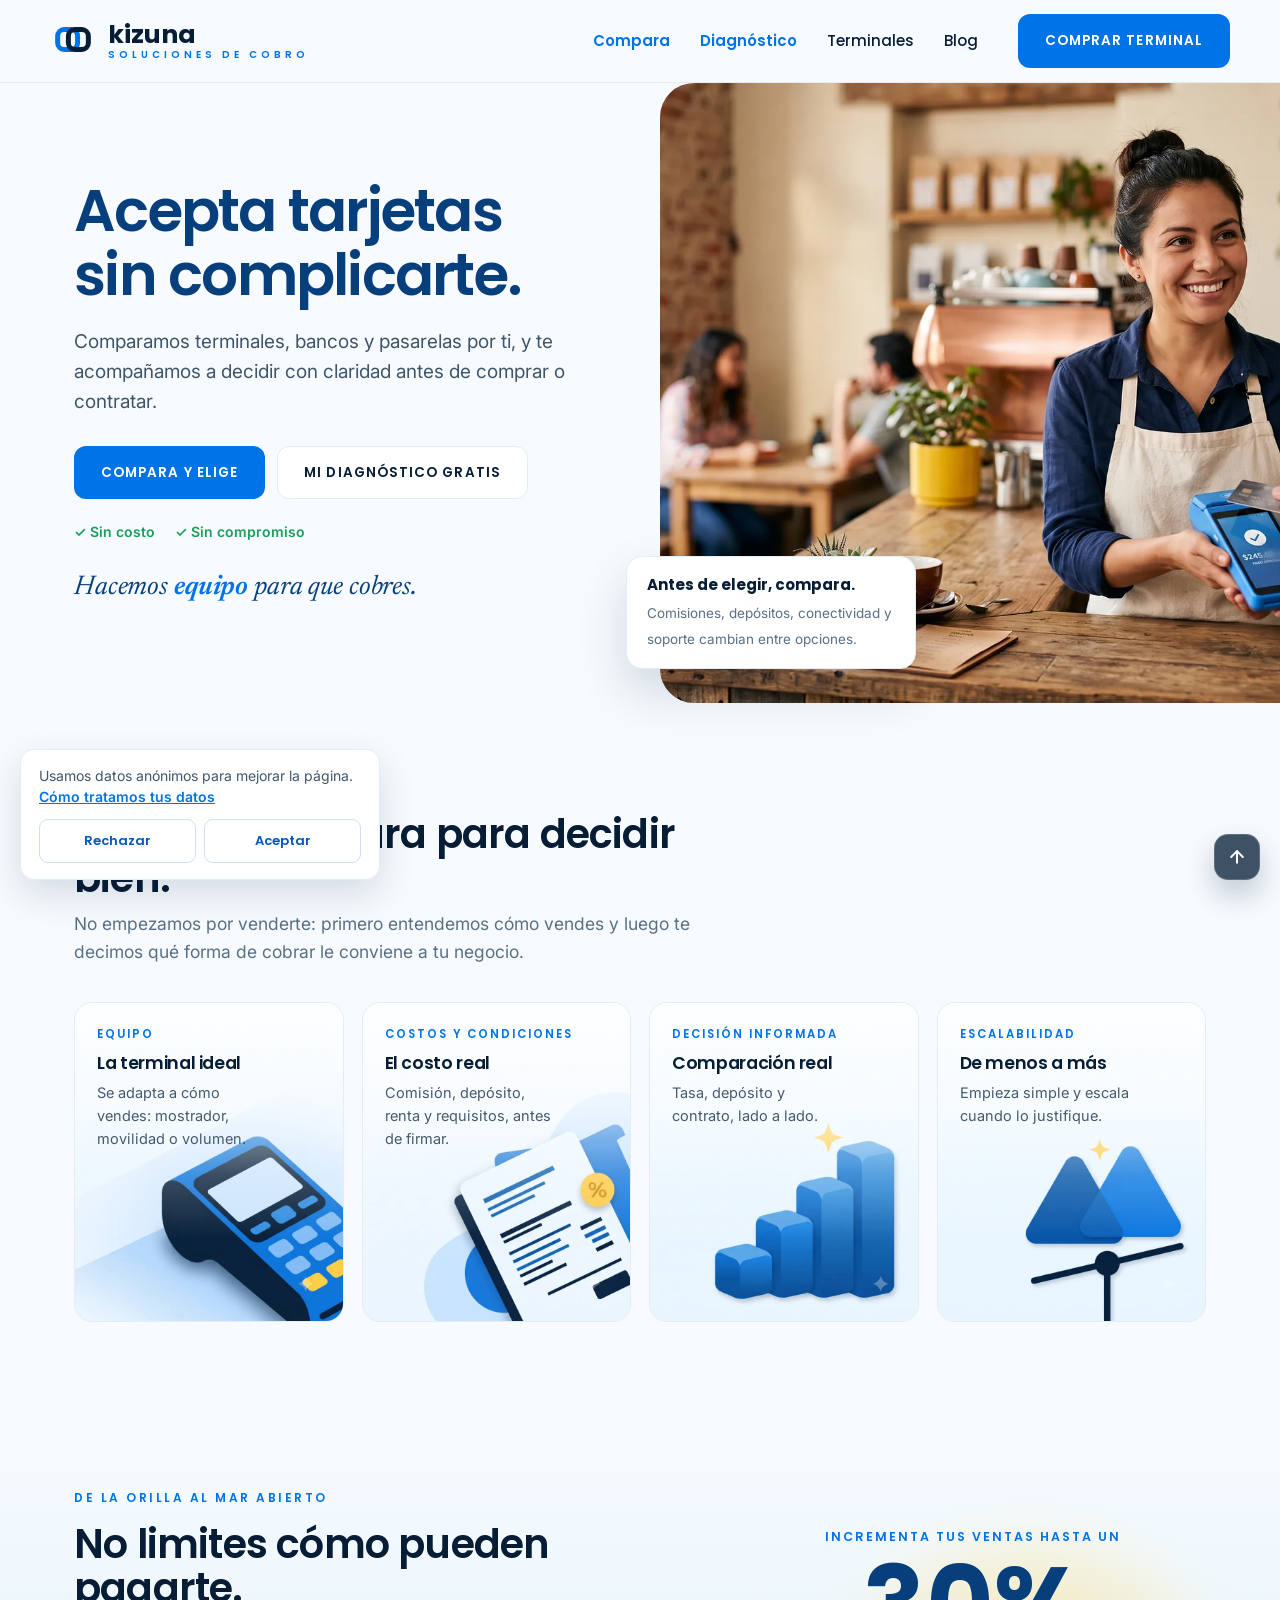
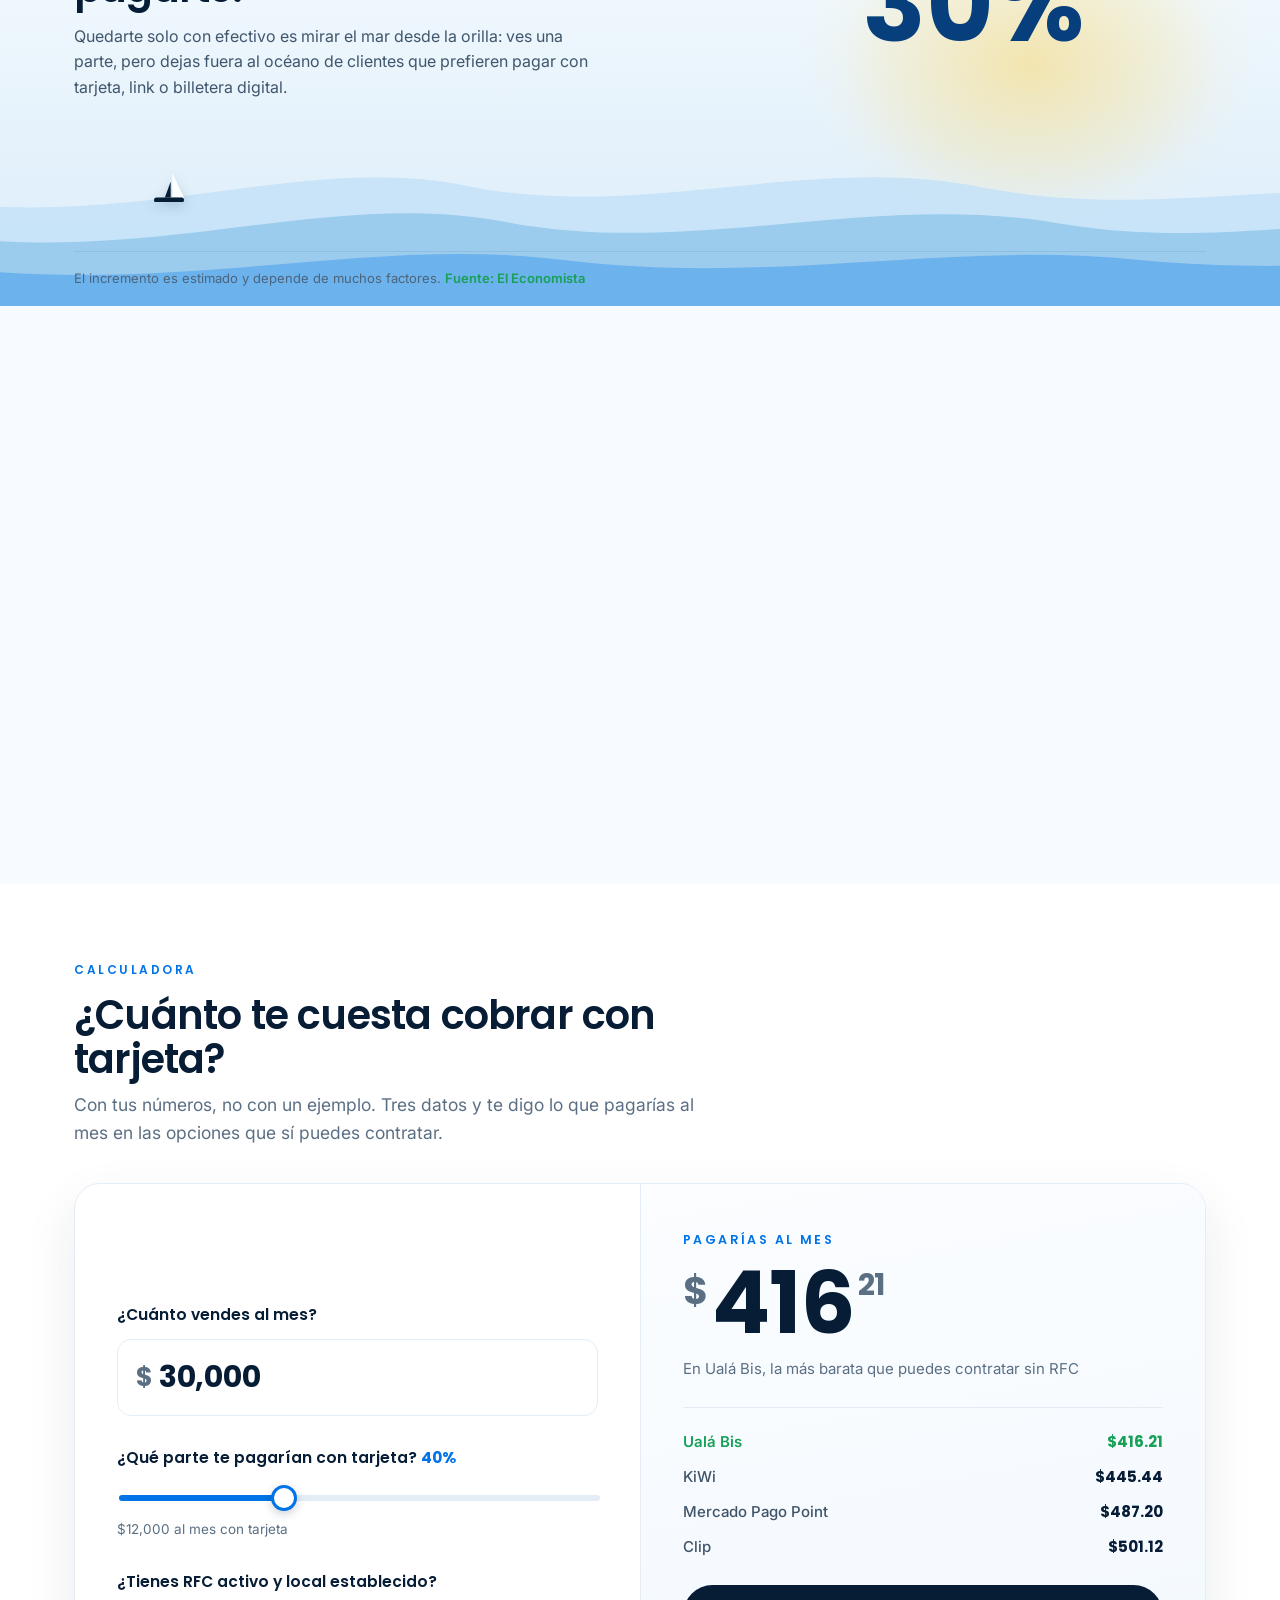
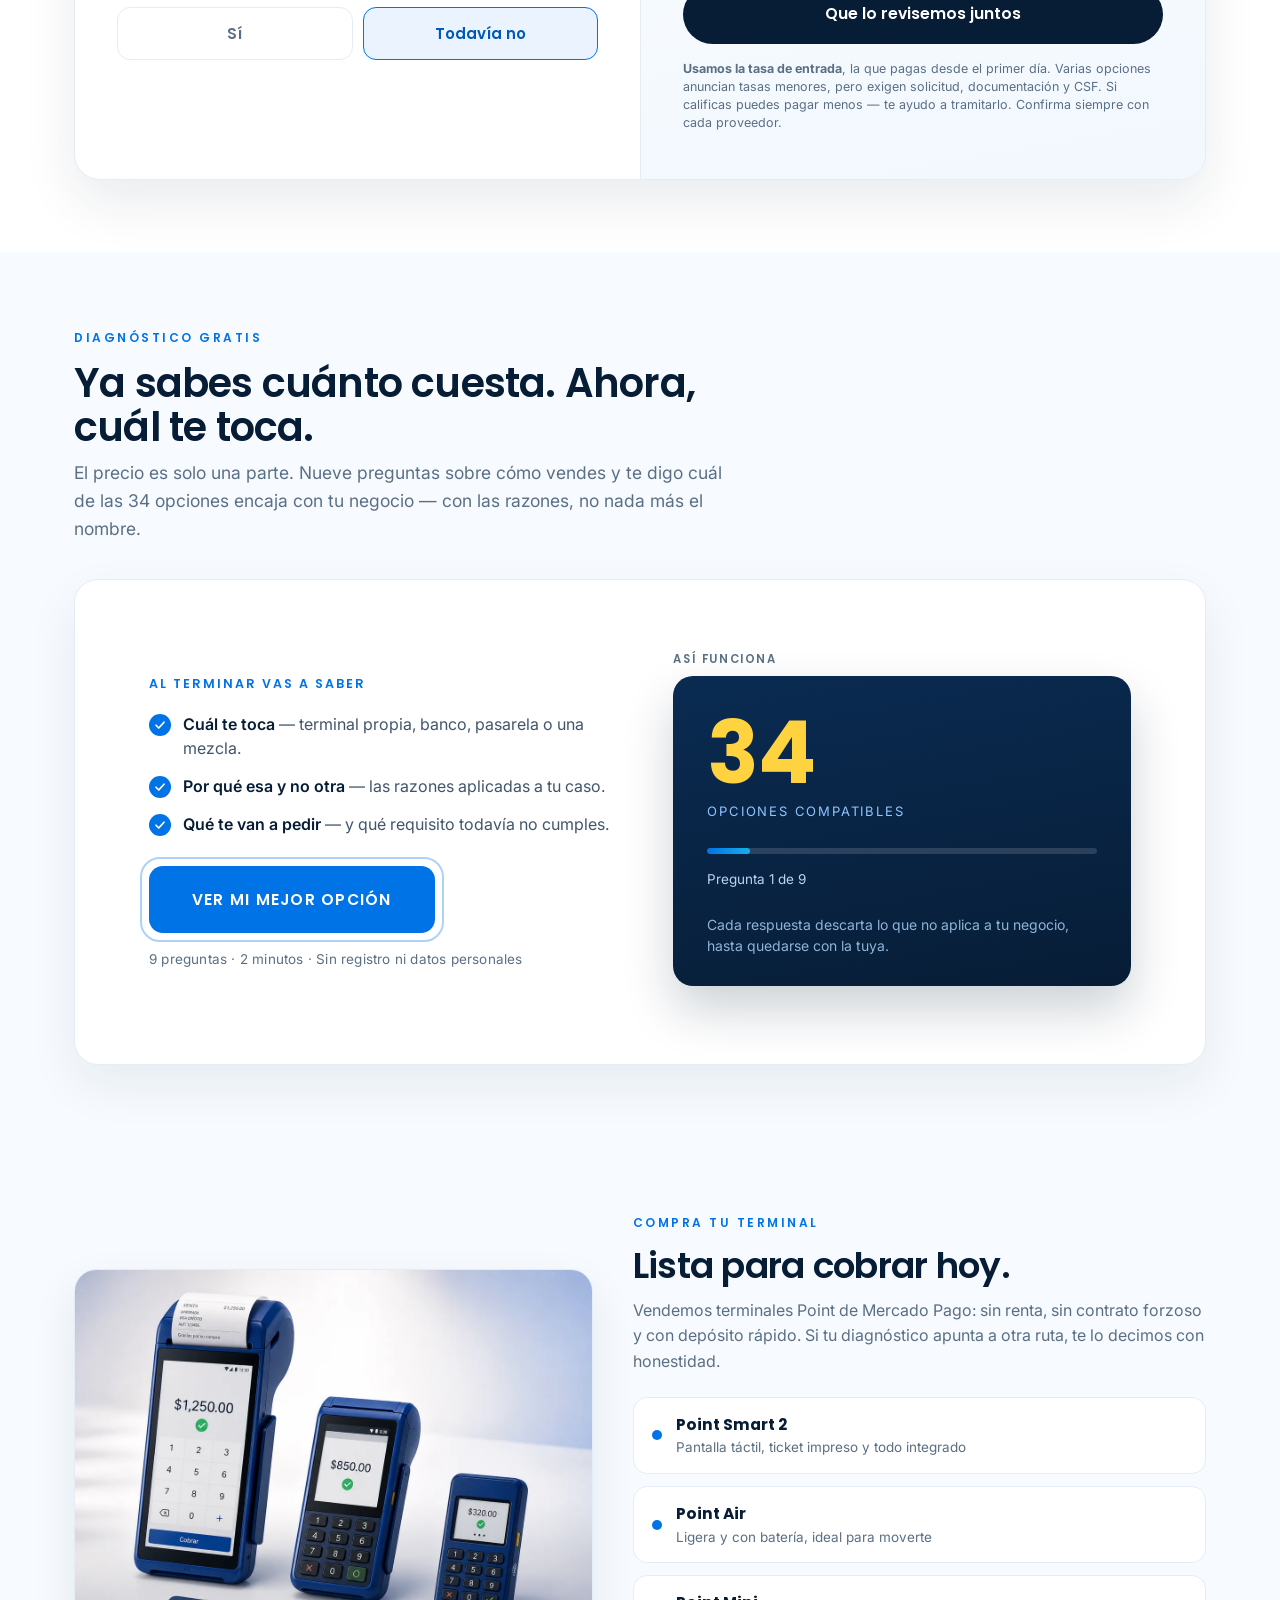
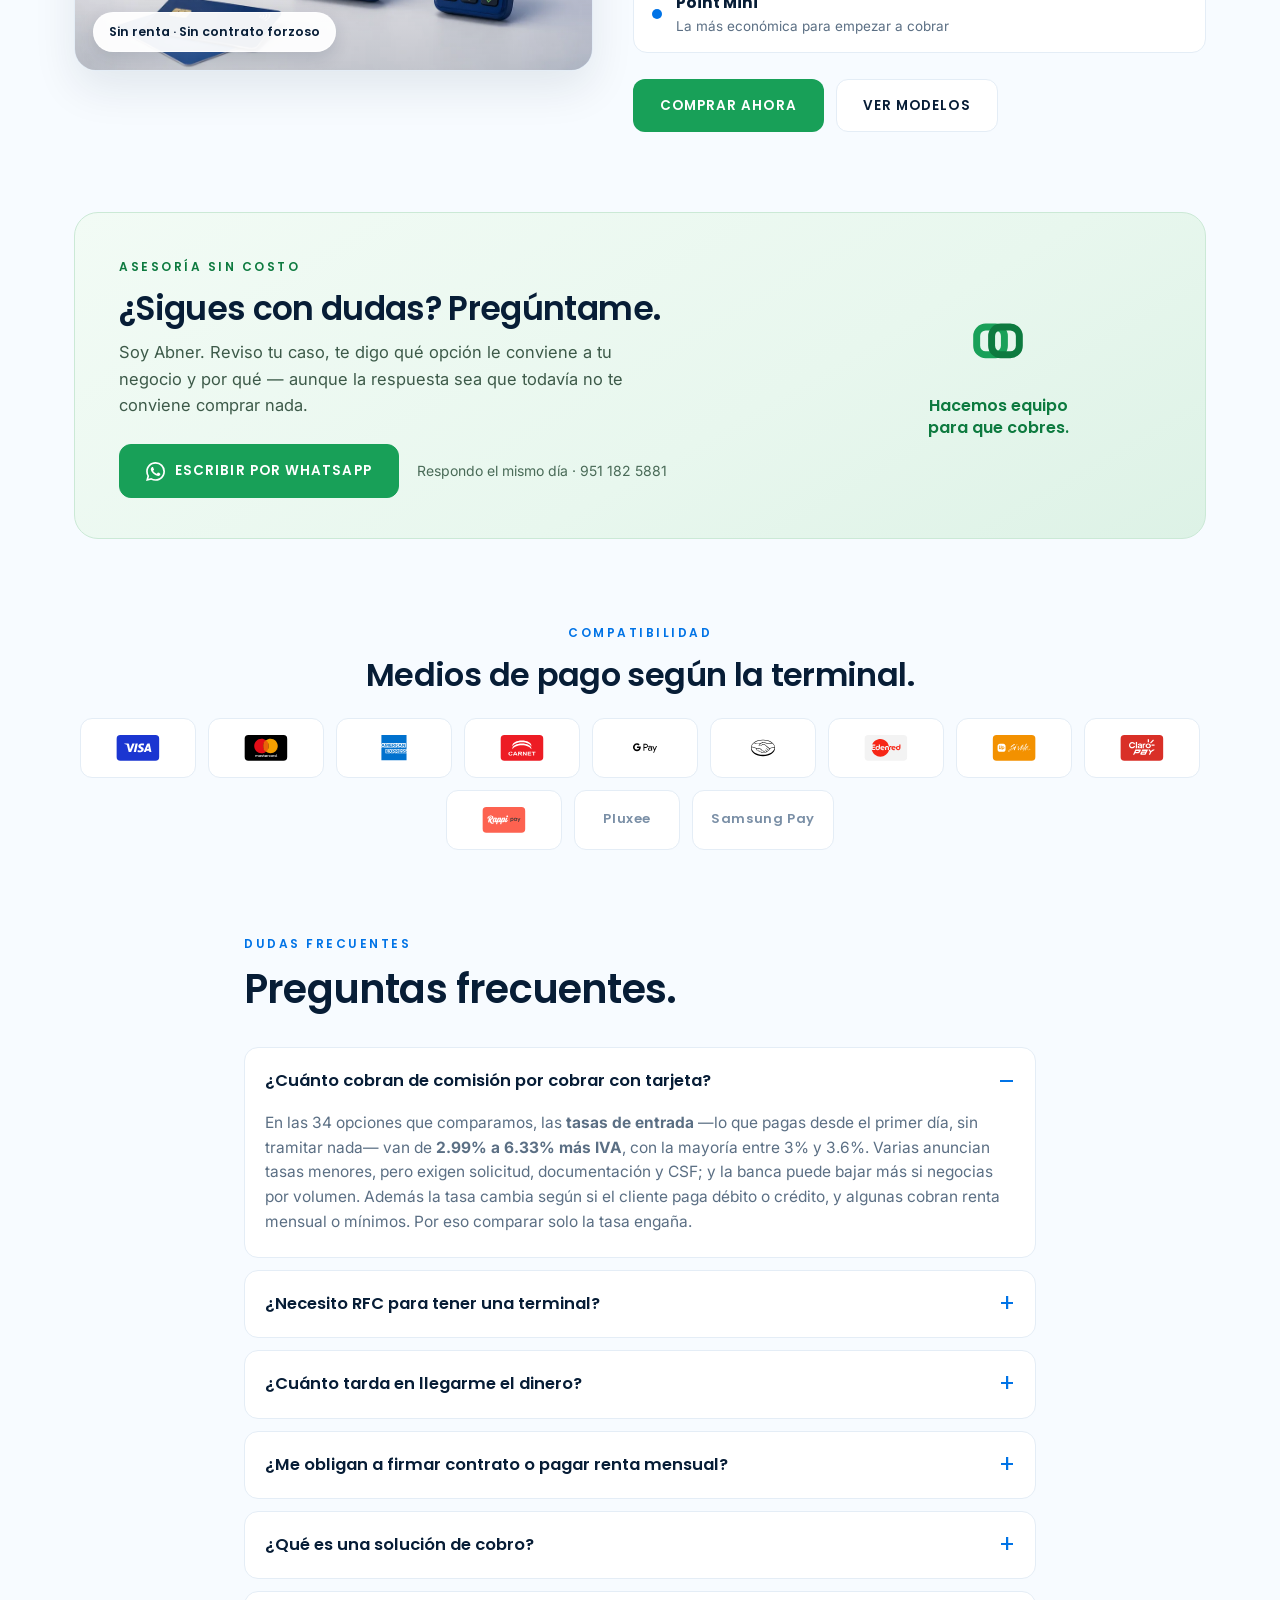
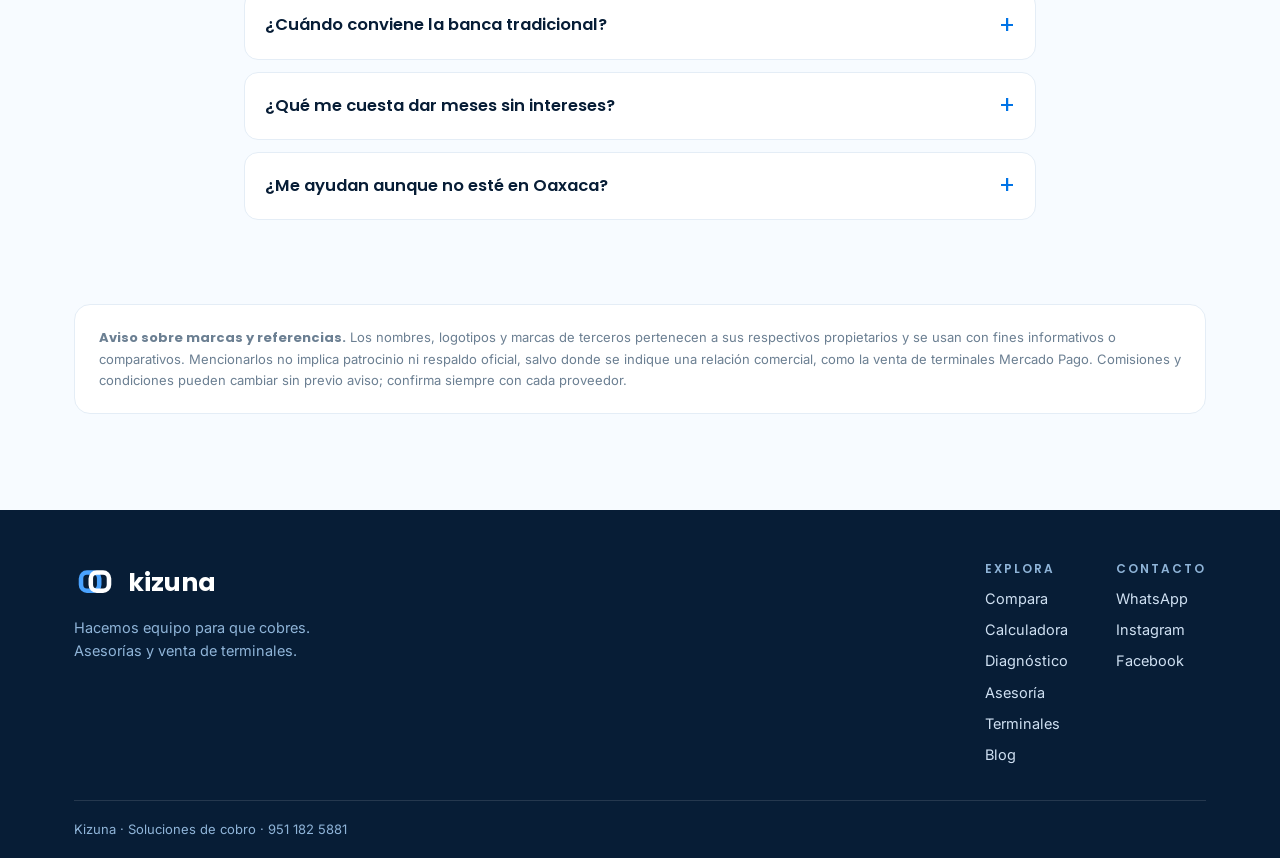
==== commit 7203e8a2: "Diagnostico a pantalla completa y pista de atajos de teclado - modo inmersivo al iniciar: la pregunt" ====
--- a/index.html
+++ b/index.html
@@ -264,6 +264,8 @@
           <p class="dx-help muted" id="dxHelp"></p>
           <div class="dx-opts" id="dxOpts" role="group"></div>
         </div>
+
+        <p class="dx-teclado">Puedes responder con el teclado: <kbd>1</kbd> <kbd>2</kbd> <kbd>3</kbd>… y <kbd>Enter</kbd> para avanzar.</p>
 
         <div class="dx-nav">
           <button class="btn btn-ghost" id="dxBack" type="button">Atrás</button>
@@ -599,11 +601,50 @@
     quiz.scrollIntoView({behavior:'smooth',block:'center'});});
 
   document.addEventListener('keydown',function(e){
-    if(quiz.hidden)return;var n=parseInt(e.key,10);
+    if(quiz.hidden)return;
+    /* Enter avanza si la pregunta ya está contestada */
+    if(e.key==='Enter'){var b=el('dxNext');
+      if(b&&!b.disabled){e.preventDefault();next();} return;}
+    var n=parseInt(e.key,10);
     var q=order[i];if(!q||isNaN(n)||n<1||n>q.o.length)return;
     pick(q,q.o[n-1].v);});
 })();
 
+
+/* ============ MODO INMERSIVO DEL DIAGNÓSTICO ============
+   Al empezar, la pregunta se adueña de la pantalla — sin encabezado, sin
+   secciones alrededor. Es lo que hace que un cuestionario largo se sienta
+   corto: quitar todo lo que compite por la atención. Se sale con la × o Esc. */
+(function(){
+  var dx=document.getElementById('dx'); if(!dx)return;
+  var inicio=document.getElementById('dxStart');
+  var abierto=false, scrollY=0;
+
+  var cerrar=document.createElement('button');
+  cerrar.type='button'; cerrar.className='dx-cerrar'; cerrar.setAttribute('aria-label','Salir del diagnóstico');
+  cerrar.innerHTML='<svg viewBox="0 0 24 24" width="20" height="20" fill="none" stroke="currentColor" '+
+    'stroke-width="2.4" stroke-linecap="round"><path d="M18 6 6 18M6 6l12 12"/></svg>';
+
+  function abrir(){
+    if(abierto)return; abierto=true;
+    scrollY=window.scrollY||0;
+    dx.classList.add('inmersivo');
+    document.body.classList.add('dx-abierto');
+    dx.appendChild(cerrar);
+  }
+  function salir(){
+    if(!abierto)return; abierto=false;
+    dx.classList.remove('inmersivo');
+    document.body.classList.remove('dx-abierto');
+    if(cerrar.parentNode)cerrar.parentNode.removeChild(cerrar);
+    window.scrollTo(0,scrollY);
+    var s=document.getElementById('diagnostico');
+    if(s)s.scrollIntoView({block:'start'});
+  }
+  cerrar.addEventListener('click',salir);
+  document.addEventListener('keydown',function(e){ if(e.key==='Escape')salir(); });
+  if(inicio)inicio.addEventListener('click',abrir);
+})();
 
 /* ============ DEMOSTRACIÓN DEL DIAGNÓSTICO ============
    El contador baja en bucle para enseñar el mecanismo antes de que
--- a/kizuna-base.css
+++ b/kizuna-base.css
@@ -227,7 +227,14 @@
 .opt .t{font-size:15.5px;font-weight:500}
 .opt.sel{border-color:var(--azul);background:#eaf3ff;box-shadow:0 0 0 3px rgba(0,115,230,.12)}
 .opt.sel .k{background:var(--azul);color:#fff}
-.dx-nav{display:flex;justify-content:space-between;gap:12px;margin-top:28px}
+/* Pista de teclado: la función ya existía, faltaba anunciarla.
+   Se oculta en táctil, donde no aplica. */
+.dx-teclado{margin:22px 0 0;font-size:13.5px;color:var(--muted)}
+.dx-teclado kbd{display:inline-block;font-family:var(--display);font-size:12px;font-weight:600;
+  color:var(--tinta);background:#fff;border:1px solid var(--linea);border-bottom-width:2px;
+  border-radius:6px;padding:2px 7px;margin:0 1px}
+@media(hover:none),(max-width:820px){.dx-teclado{display:none}}
+.dx-nav{display:flex;justify-content:space-between;gap:12px;margin-top:20px}
 .dx-nav .btn{min-width:132px}
 .dx-nav .btn:disabled{opacity:.4;cursor:not-allowed}
 /* resultado */
@@ -579,3 +586,34 @@
 @media(prefers-reduced-motion:reduce){
   .calc-cifra.rodando #cEntero,.calc-cifra.rodando .calc-cent{opacity:1;color:var(--tinta)}
 }
+
+
+/* ============================================================
+   DIAGNÓSTICO A PANTALLA COMPLETA
+   Quitar lo que compite por la atención es lo que hace que un
+   cuestionario de nueve preguntas se sienta corto.
+   ============================================================ */
+body.dx-abierto{overflow:hidden}
+.dx.inmersivo{position:fixed;inset:0;z-index:200;border:0;border-radius:0;box-shadow:none;
+  overflow-y:auto;-webkit-overflow-scrolling:touch;
+  background:linear-gradient(170deg,#f7fbff 0%,#eef6fe 100%);
+  display:flex;flex-direction:column;justify-content:center;
+  animation:dxEntra .28s cubic-bezier(.2,.7,.2,1) both}
+@keyframes dxEntra{from{opacity:0;transform:scale(.985)}to{opacity:1;transform:none}}
+.dx.inmersivo .dx-panel{max-width:720px;width:100%;margin:0 auto;padding:40px 32px}
+.dx.inmersivo .dx-q h3{font-size:clamp(26px,3.4vw,38px)}
+.dx.inmersivo .opt{padding:20px 22px}
+.dx.inmersivo .opt .t{font-size:16.5px}
+.dx.inmersivo .dx-res-head{border-radius:20px}
+.dx-cerrar{position:fixed;top:20px;right:20px;z-index:201;width:46px;height:46px;border-radius:50%;
+  display:grid;place-items:center;border:1px solid var(--linea);background:#fff;color:var(--muted);
+  cursor:pointer;transition:.15s;box-shadow:0 6px 18px rgba(7,29,54,.10)}
+.dx-cerrar:hover{color:var(--tinta);border-color:var(--azul-osc);transform:rotate(90deg)}
+@media(max-width:820px){
+  .dx.inmersivo .dx-panel{padding:80px 20px 32px}
+  .dx-cerrar{top:14px;right:14px;width:42px;height:42px}
+}
+@media(prefers-reduced-motion:reduce){
+  .dx.inmersivo{animation:none}
+  .dx-cerrar:hover{transform:none}
+}
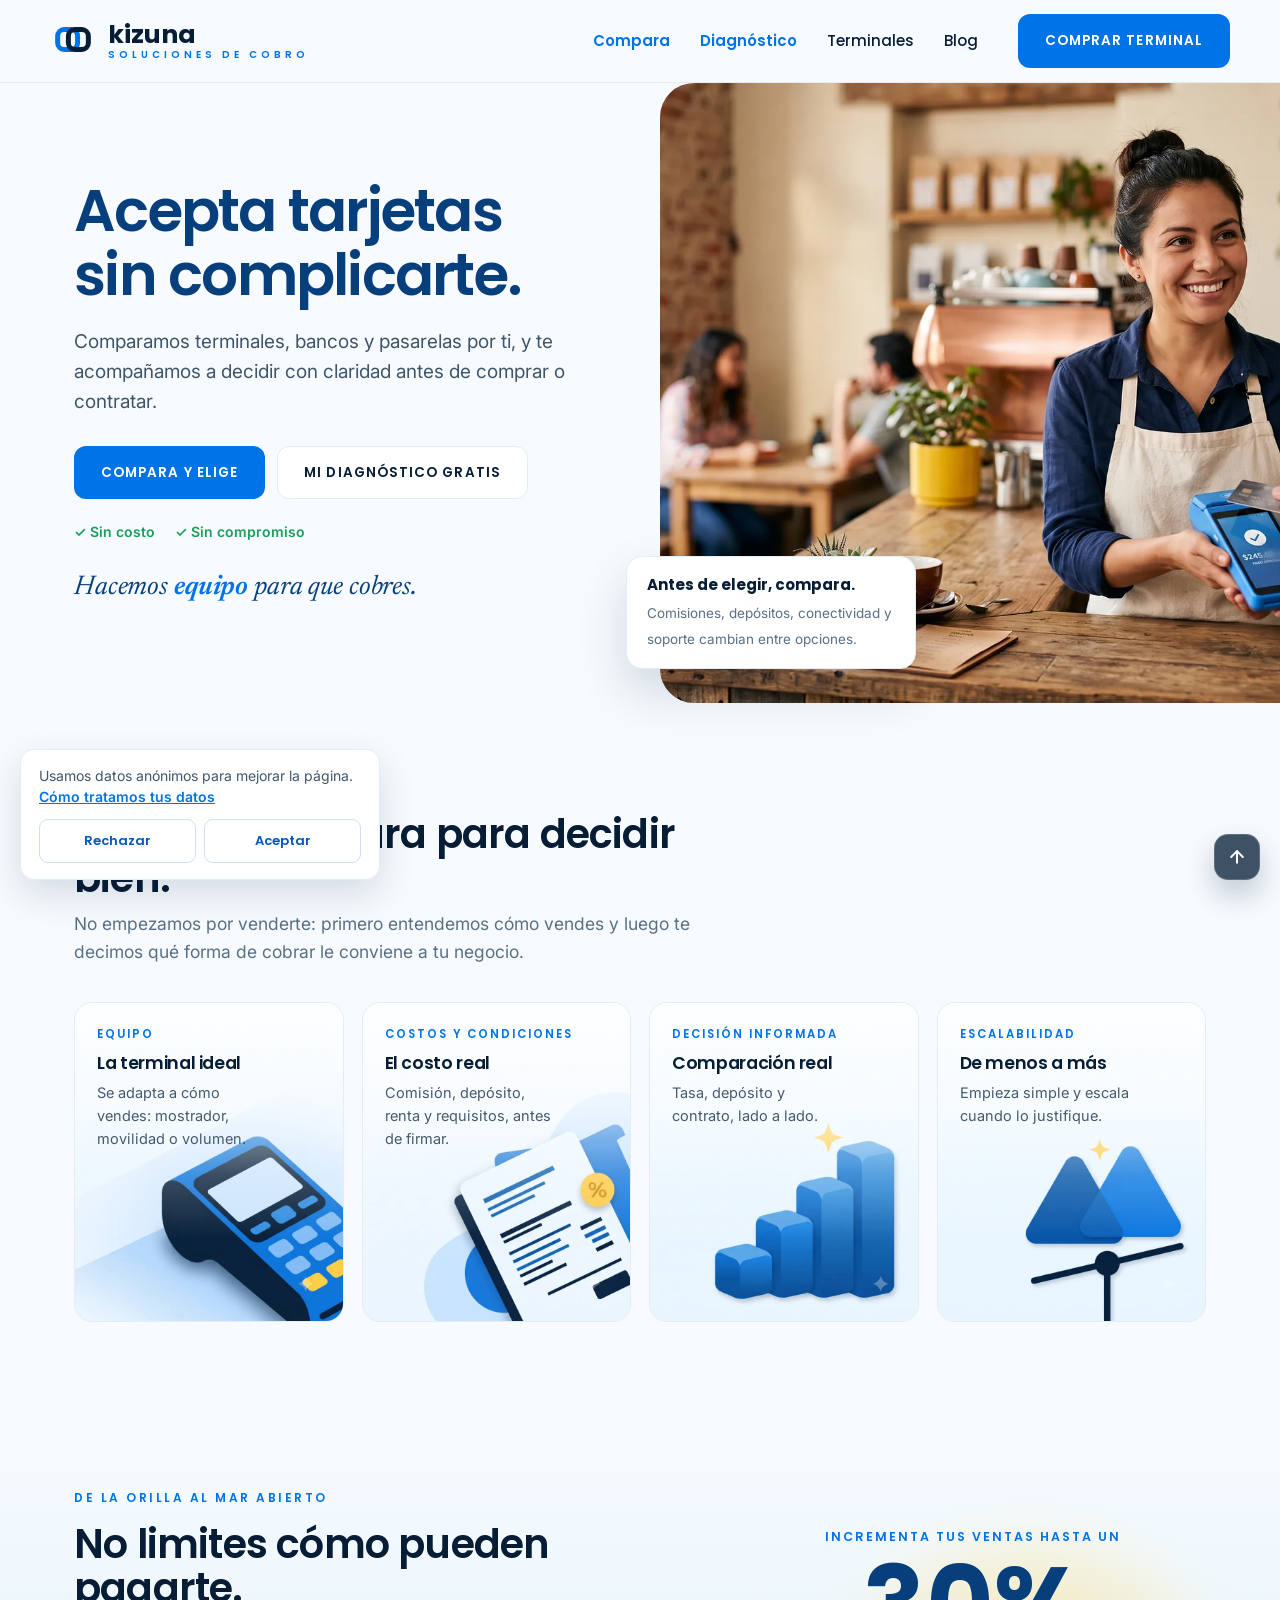
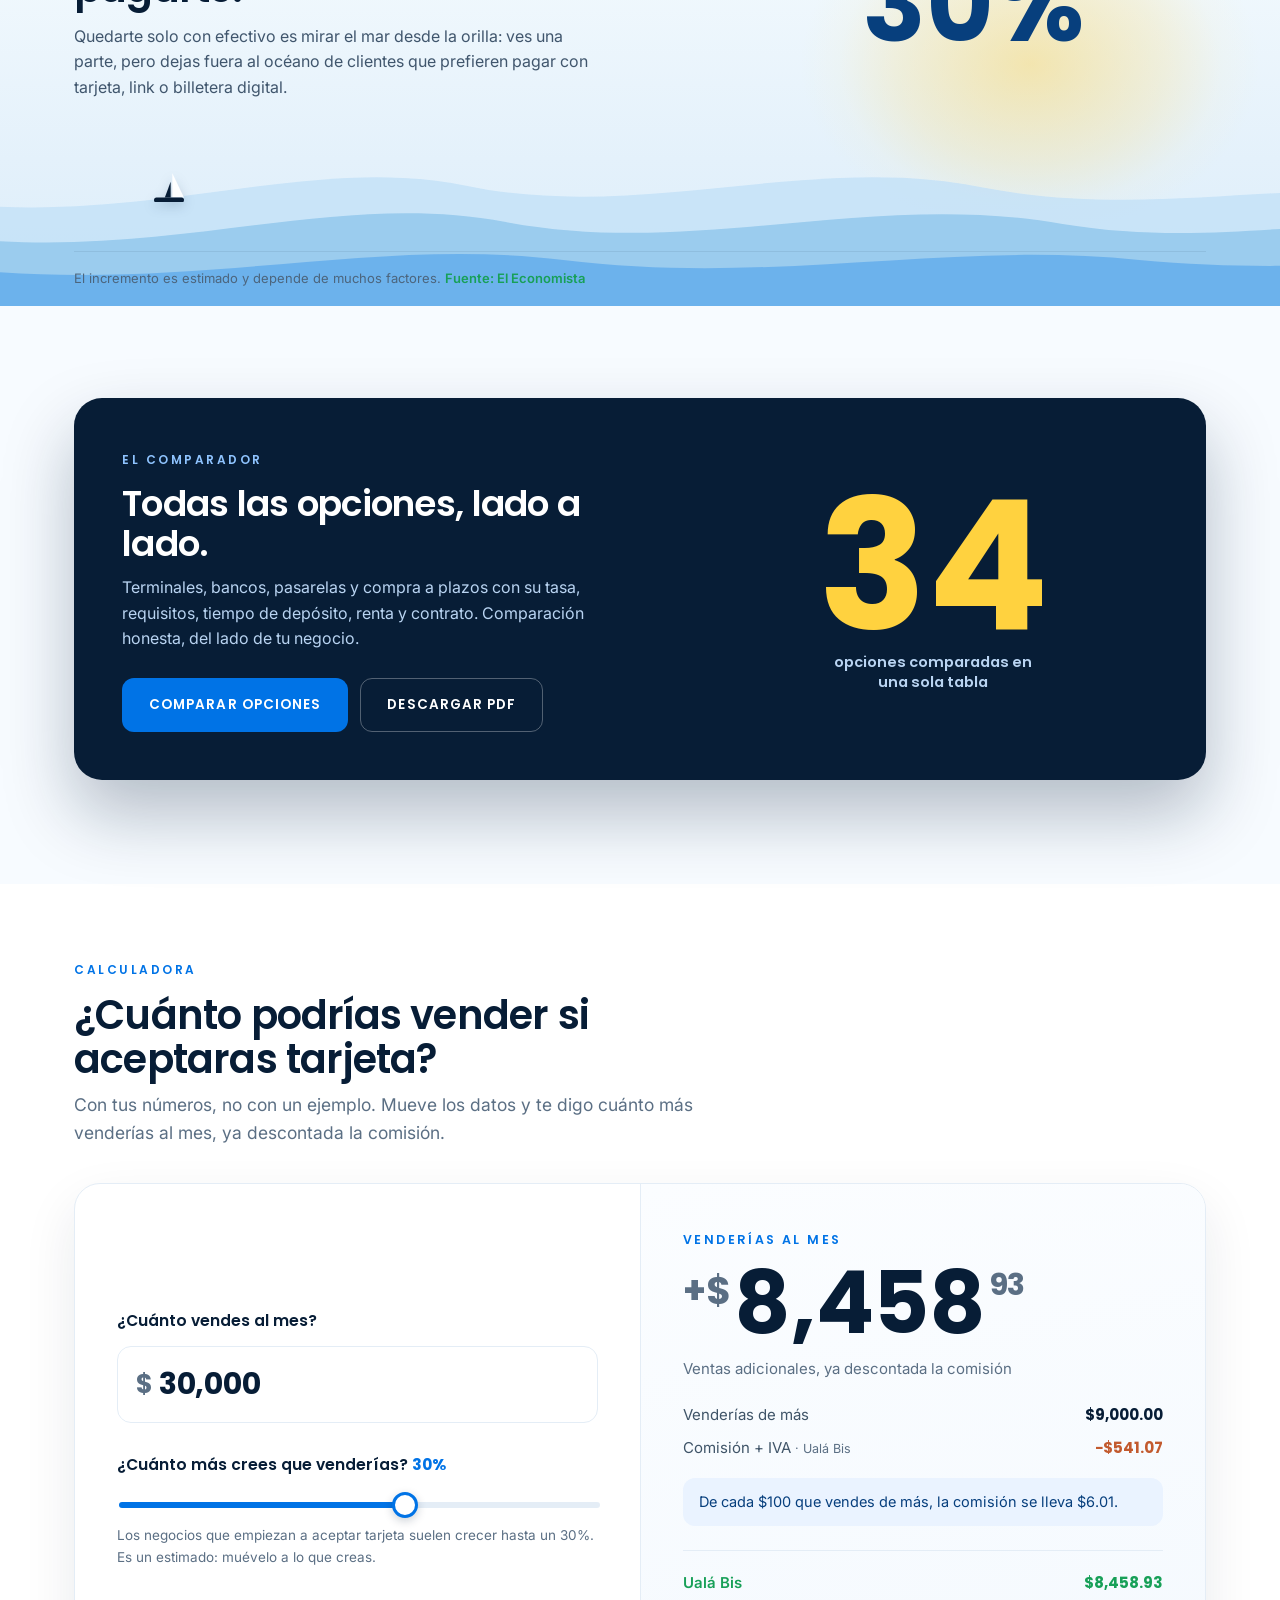
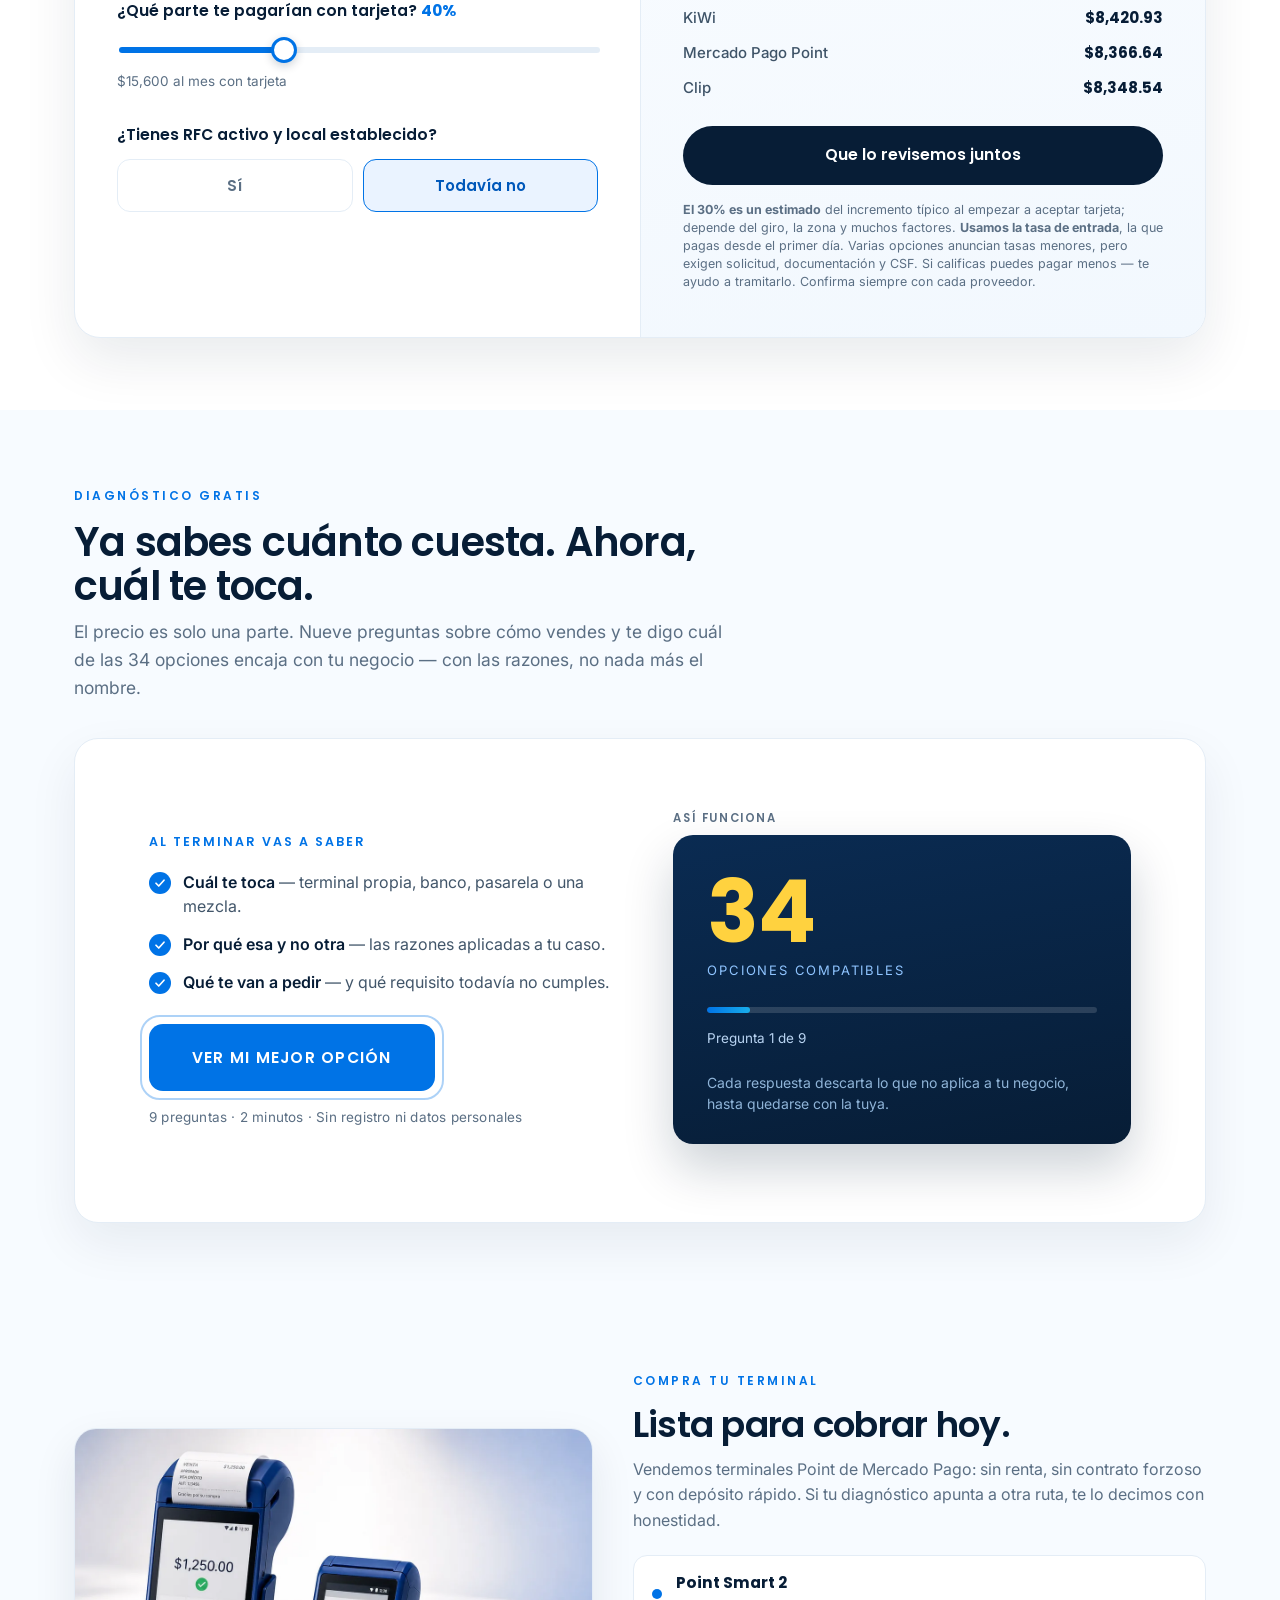
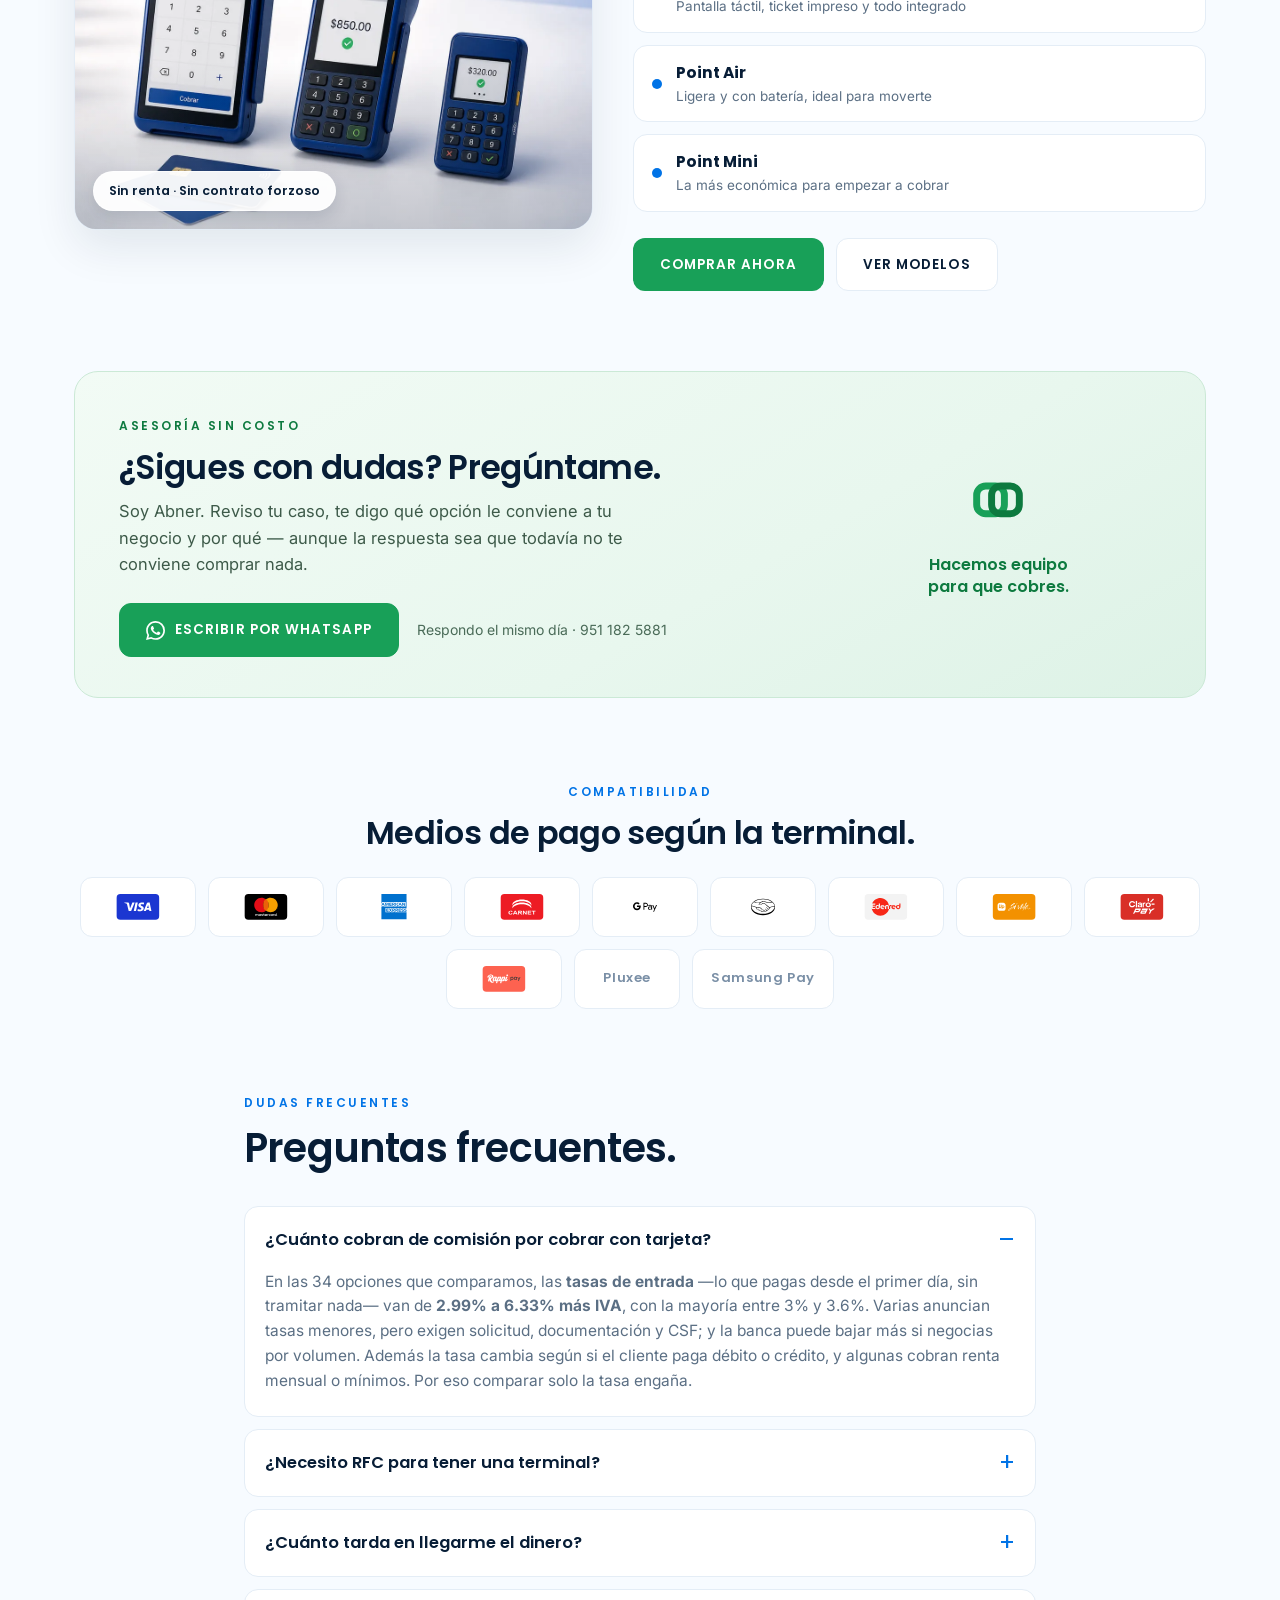
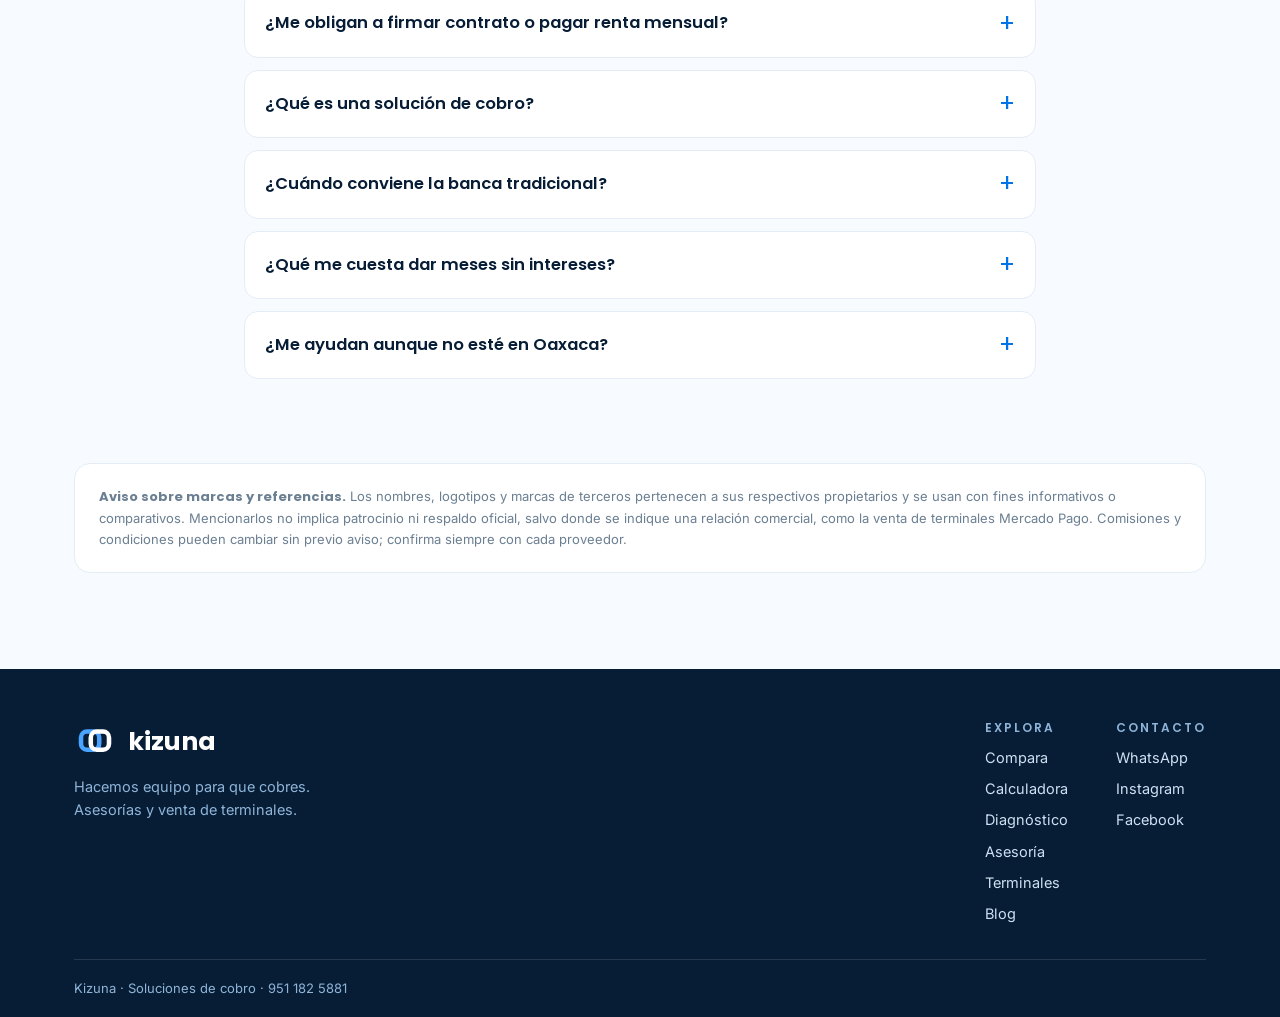
==== commit 924311b5: "Calculadora: pasar del encuadre de costo al de crecimiento - nuevo control de incremento estimado, 3" ====
--- a/index.html
+++ b/index.html
@@ -158,8 +158,8 @@
   <div class="wrap">
     <div class="head" style="max-width:620px">
       <span class="eyebrow">Calculadora</span>
-      <h2>¿Cuánto te cuesta cobrar con tarjeta?</h2>
-      <p>Con tus números, no con un ejemplo. Tres datos y te digo lo que pagarías al mes en las opciones que sí puedes contratar.</p>
+      <h2>¿Cuánto podrías vender si aceptaras tarjeta?</h2>
+      <p>Con tus números, no con un ejemplo. Mueve los datos y te digo cuánto más venderías al mes, ya descontada la comisión.</p>
     </div>
 
     <div class="calc reveal">
@@ -170,9 +170,15 @@
         </label>
 
         <label class="calc-campo">
+          <span>¿Cuánto más crees que venderías? <b id="cIncVal">30%</b></span>
+          <input id="cInc" class="calc-rango" type="range" min="0" max="50" step="5" value="30">
+          <small id="cIncNota">Los negocios que empiezan a aceptar tarjeta suelen crecer hasta un 30%. Es un estimado: muévelo a lo que creas.</small>
+        </label>
+
+        <label class="calc-campo">
           <span>¿Qué parte te pagarían con tarjeta? <b id="cPctVal">40%</b></span>
           <input id="cPct" class="calc-rango" type="range" min="10" max="100" step="5" value="40">
-          <small id="cConTarjeta">$12,000 al mes con tarjeta</small>
+          <small id="cConTarjeta">$15,600 al mes con tarjeta</small>
         </label>
 
         <fieldset class="calc-campo calc-rfc">
@@ -198,13 +204,18 @@
       </div>
 
       <div class="calc-panel">
-        <span class="calc-kicker">Pagarías al mes</span>
-        <div class="calc-cifra" id="cCifra"><span class="calc-moneda">$</span><span id="cEntero">0</span><span class="calc-cent" id="cCent">00</span></div>
-        <p class="calc-nota" id="cNota">En la opción más barata que puedes contratar</p>
+        <span class="calc-kicker">Venderías al mes</span>
+        <div class="calc-cifra" id="cCifra"><span class="calc-moneda">+$</span><span id="cEntero">0</span><span class="calc-cent" id="cCent">00</span></div>
+        <p class="calc-nota" id="cNota">Ventas adicionales, ya descontada la comisión</p>
+        <div class="calc-desglose">
+          <div><span>Venderías de más</span><b id="cBruto">$0</b></div>
+          <div><span>Comisión + IVA <em id="cQuien"></em></span><b id="cComision">−$0</b></div>
+        </div>
+        <p class="calc-remate" id="cRemate"></p>
         <div class="calc-linea"></div>
         <ul class="calc-lista" id="cLista"></ul>
         <a class="calc-btn" id="cWa" href="https://wa.me/529511825881" target="_blank" rel="noopener">Que lo revisemos juntos</a>
-        <p class="calc-fine"><b>Usamos la tasa de entrada</b>, la que pagas desde el primer día. Varias opciones anuncian tasas menores, pero exigen solicitud, documentación y CSF. Si calificas puedes pagar menos — te ayudo a tramitarlo. Confirma siempre con cada proveedor.</p>
+        <p class="calc-fine"><b>El 30% es un estimado</b> del incremento típico al empezar a aceptar tarjeta; depende del giro, la zona y muchos factores. <b>Usamos la tasa de entrada</b>, la que pagas desde el primer día. Varias opciones anuncian tasas menores, pero exigen solicitud, documentación y CSF. Si calificas puedes pagar menos — te ayudo a tramitarlo. Confirma siempre con cada proveedor.</p>
       </div>
     </div>
   </div>
@@ -693,6 +704,7 @@
   var el=function(i){return document.getElementById(i)};
   var ventas=el('cVentas'); if(!ventas)return;
   var pct=el('cPct'), pctVal=el('cPctVal'), conT=el('cConTarjeta'),
+      incr=el('cInc'), incrVal=el('cIncVal'),
       cifra=el('cCifra'), entero=el('cEntero'), cent=el('cCent'),
       nota=el('cNota'), lista=el('cLista'), wa=el('cWa');
   var rfc=false, giro=false;
@@ -716,29 +728,51 @@
   function pesos(n){return '$'+n.toLocaleString('es-MX',{minimumFractionDigits:2,maximumFractionDigits:2})}
 
   function calcular(){
-    var v=num(ventas.value), p=+pct.value/100, V=Math.round(v*p);
+    var v=num(ventas.value), inc=+incr.value/100, p=+pct.value/100;
+    var nuevas = v*inc;                 /* ingreso adicional por vender más */
+    var totalV = v*(1+inc);             /* ventas del mes ya con el aumento */
+    var conTar = Math.round(totalV*p);  /* lo que pasaría por la terminal */
+
+    incrVal.textContent=incr.value+'%';
     pctVal.textContent=pct.value+'%';
-    conT.textContent='$'+miles(V)+' al mes con tarjeta';
-    pct.style.background='linear-gradient(90deg,var(--azul) 0%,var(--azul) '+
-      ((pct.value-10)/90*100)+'%,#e4edf6 '+((pct.value-10)/90*100)+'%)';
+    conT.textContent='$'+miles(conTar)+' al mes con tarjeta';
+    [[incr,0,50],[pct,10,100]].forEach(function(r){
+      var pos=(r[0].value-r[1])/(r[2]-r[1])*100;
+      r[0].style.background='linear-gradient(90deg,var(--azul) 0%,var(--azul) '+pos+'%,#e4edf6 '+pos+'%)';});
 
     var vivas=OPCIONES.filter(function(o){return rfc||!o.rfc});
     vivas.forEach(function(o){
       /* La tasa diferencial solo entra con RFC + CSF + giro participante. */
       var t=(rfc&&giro&&o.dif)?o.dif:o.tasa;
       o.tasaUsada=t; o.preferencial=(t!==o.tasa);
-      o.costo=V*t*1.16+o.renta;});
-    vivas.sort(function(a,b){return a.costo-b.costo});
+      /* La comisión se paga sobre TODO lo que pase por tarjeta, no solo
+         sobre la venta nueva: el cliente que antes pagaba en efectivo
+         también empieza a usar plástico. Omitir eso infla el resultado. */
+      o.comision=conTar*t*1.16+o.renta;
+      o.neto=nuevas-o.comision;});
+    vivas.sort(function(a,b){return b.neto-a.neto});
+    var mejor=vivas[0];
 
     lista.innerHTML=vivas.slice(0,4).map(function(o,i){
       return '<li'+(i===0?' class="mejor"':'')+'><span class="n">'+o.n+
              (o.renta?' <small>(+ renta $'+miles(o.renta)+')</small>':'')+
              (o.preferencial?' <em class="pref">tasa preferencial</em>':'')+
-             '</span><span class="m">'+pesos(o.costo)+'</span></li>';}).join('');
-
-    nota.textContent = V===0 ? 'Escribe cuánto vendes al mes'
-      : 'En '+vivas[0].n+', la más barata que puedes contratar'+(rfc?'':' sin RFC');
-    rodar(vivas[0]?vivas[0].costo:0);
+             '</span><span class="m">'+pesos(o.neto)+'</span></li>';}).join('');
+
+    el('cBruto').textContent=pesos(nuevas);
+    el('cComision').textContent='−'+pesos(mejor?mejor.comision:0);
+    el('cQuien').textContent=mejor?'· '+mejor.n:'';
+
+    if(nuevas>0 && mejor){
+      var porCien=mejor.comision/nuevas*100;
+      el('cRemate').textContent='De cada $100 que vendes de más, la comisión se lleva $'+porCien.toFixed(2)+'.';
+      nota.textContent='Ventas adicionales, ya descontada la comisión';
+    } else {
+      el('cRemate').textContent='';
+      nota.textContent = v===0 ? 'Escribe cuánto vendes al mes'
+                               : 'Mueve el incremento para ver el efecto';
+    }
+    rodar(mejor?Math.max(mejor.neto,0):0);
 
     wa.href='https://wa.me/529511825881?text='+encodeURIComponent(
       'Hola Abner. Vendo alrededor de $'+miles(v)+' al mes y como '+pct.value+
@@ -773,6 +807,7 @@
     calcular();
   });
   pct.addEventListener('input',calcular);
+  incr.addEventListener('input',calcular);
   function grupo(sel,fn){
     [].forEach.call(document.querySelectorAll(sel),function(b){
       b.addEventListener('click',function(){
--- a/kizuna-base.css
+++ b/kizuna-base.css
@@ -556,7 +556,15 @@
 .calc-cent{font-size:30px;margin-top:8px;margin-left:3px;color:var(--muted);font-variant-numeric:tabular-nums}
 .calc-cifra.rodando #cEntero,.calc-cifra.rodando .calc-cent{color:var(--azul);opacity:.55}
 .calc-nota{margin:14px 0 0;font-size:15px;color:var(--muted)}
-.calc-linea{height:1px;background:var(--linea);margin:26px 0 22px}
+.calc-desglose{margin:22px 0 0;display:grid;gap:9px}
+.calc-desglose div{display:flex;justify-content:space-between;align-items:baseline;gap:14px;font-size:15px}
+.calc-desglose span{color:#3f5468}
+.calc-desglose em{font-style:normal;font-size:12.5px;color:var(--muted)}
+.calc-desglose b{font-family:var(--display);font-weight:700;color:var(--tinta);font-variant-numeric:tabular-nums}
+.calc-desglose div:last-child b{color:#c25a2e}
+.calc-remate{margin:18px 0 0;font-size:14.5px;line-height:1.5;color:var(--azul-hondo);
+  background:#eaf3ff;border-radius:12px;padding:13px 16px}
+.calc-linea{height:1px;background:var(--linea);margin:24px 0 20px}
 .calc-lista{list-style:none;margin:0 0 26px;padding:0;display:grid;gap:11px}
 .calc-lista li{display:flex;justify-content:space-between;align-items:baseline;gap:14px;font-size:15px}
 .calc-lista .n{color:#3f5468;font-weight:500}
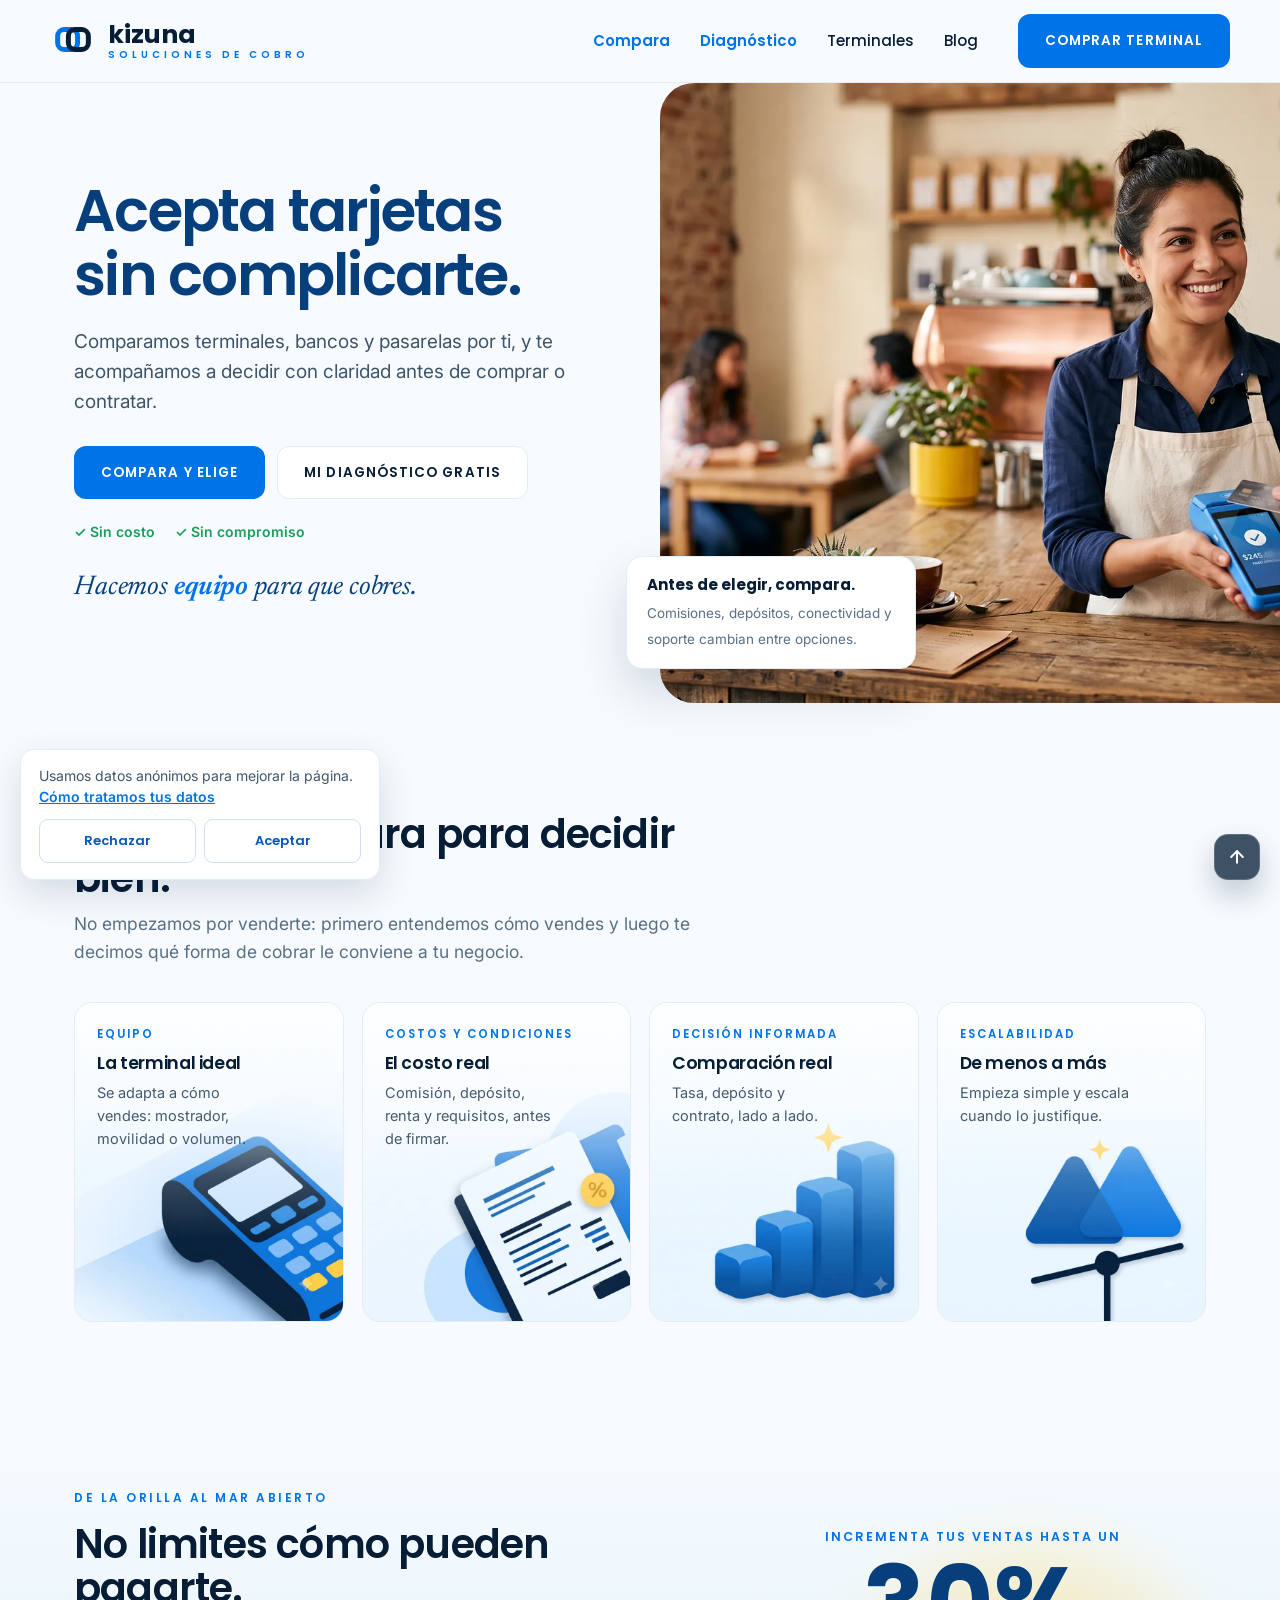
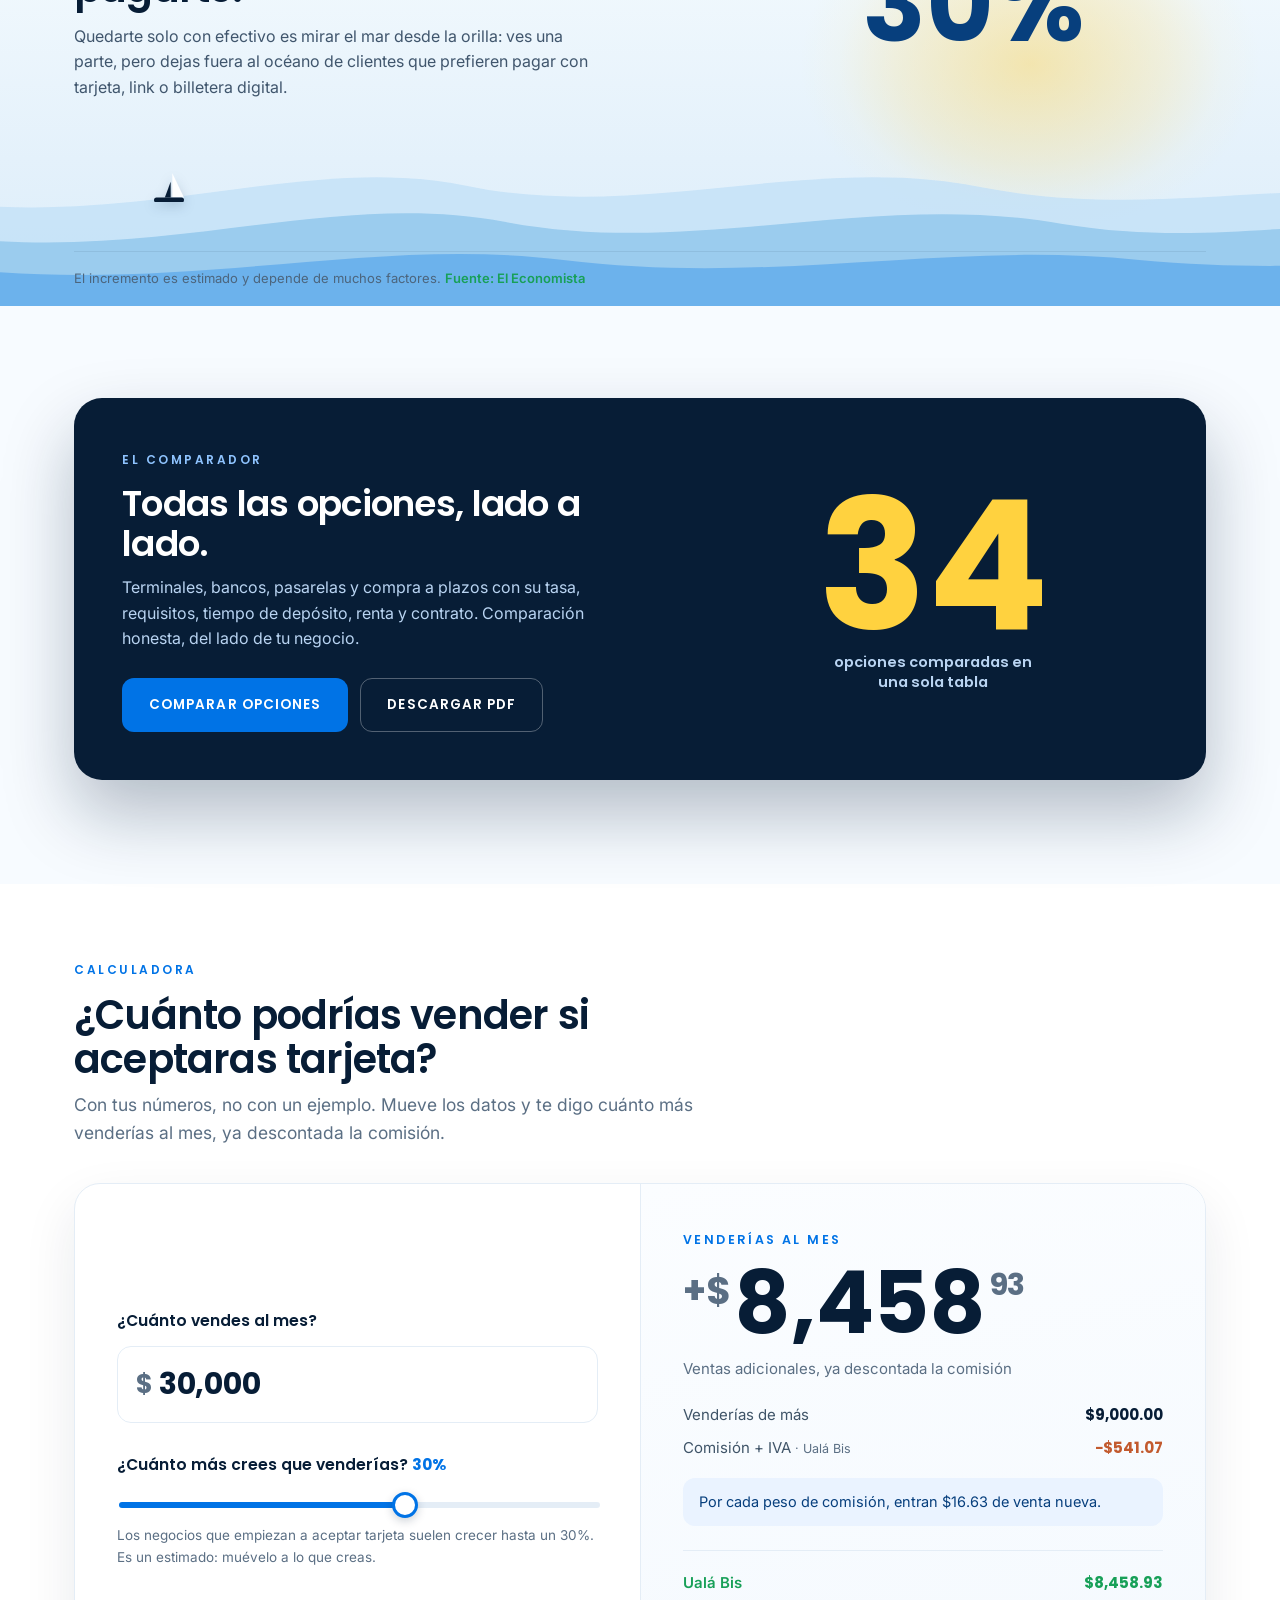
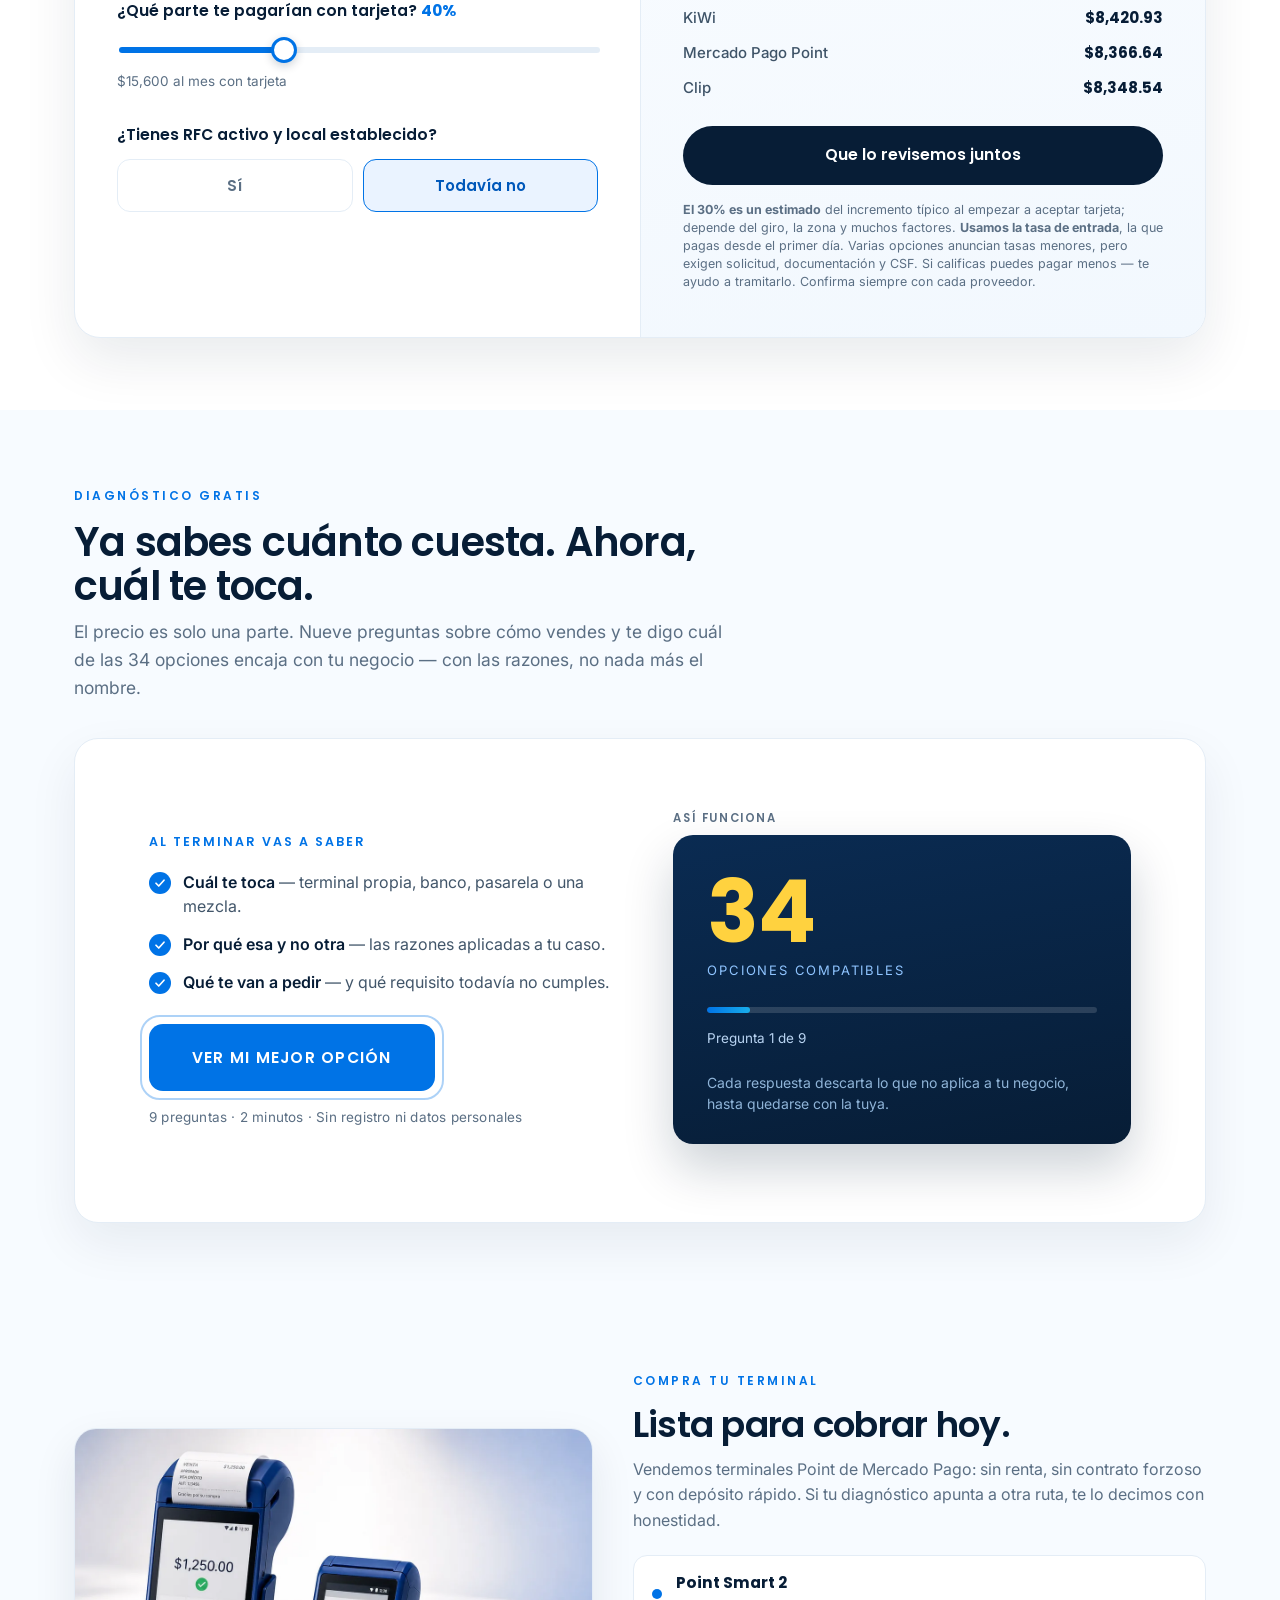
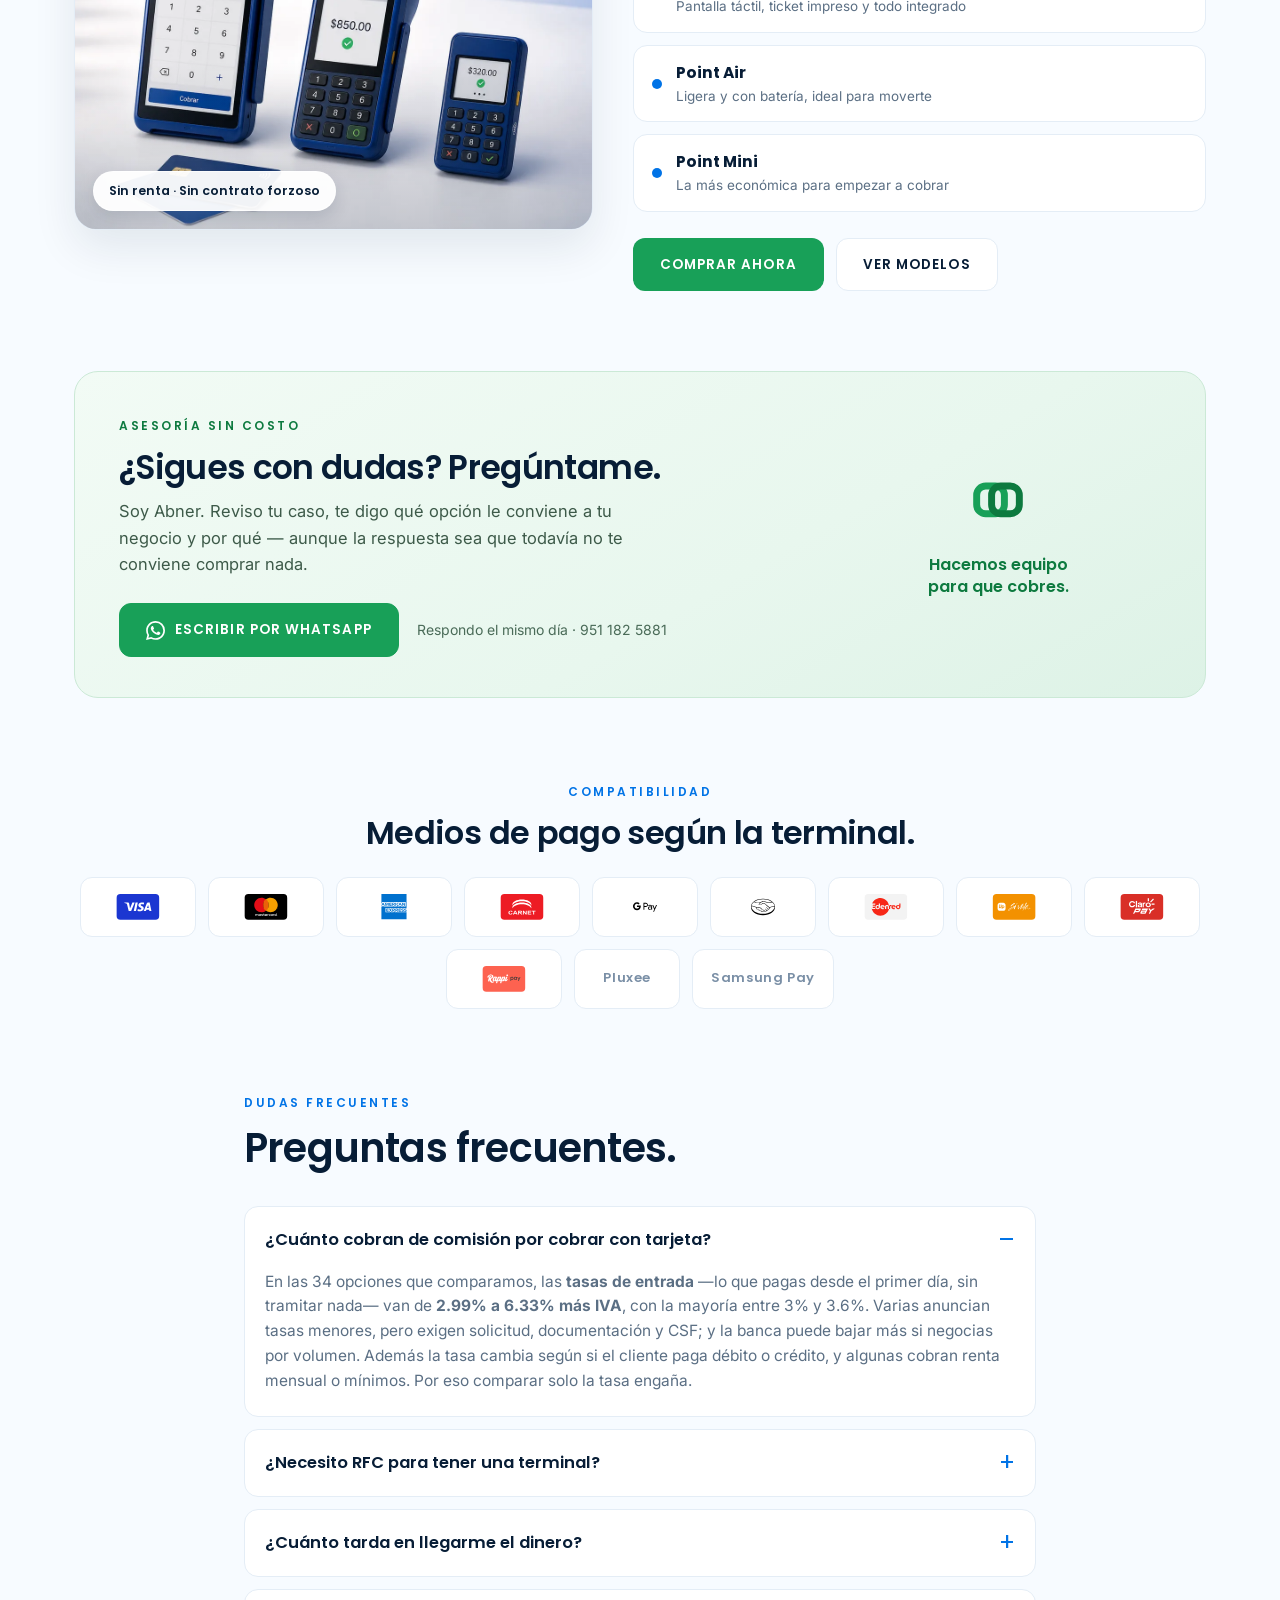
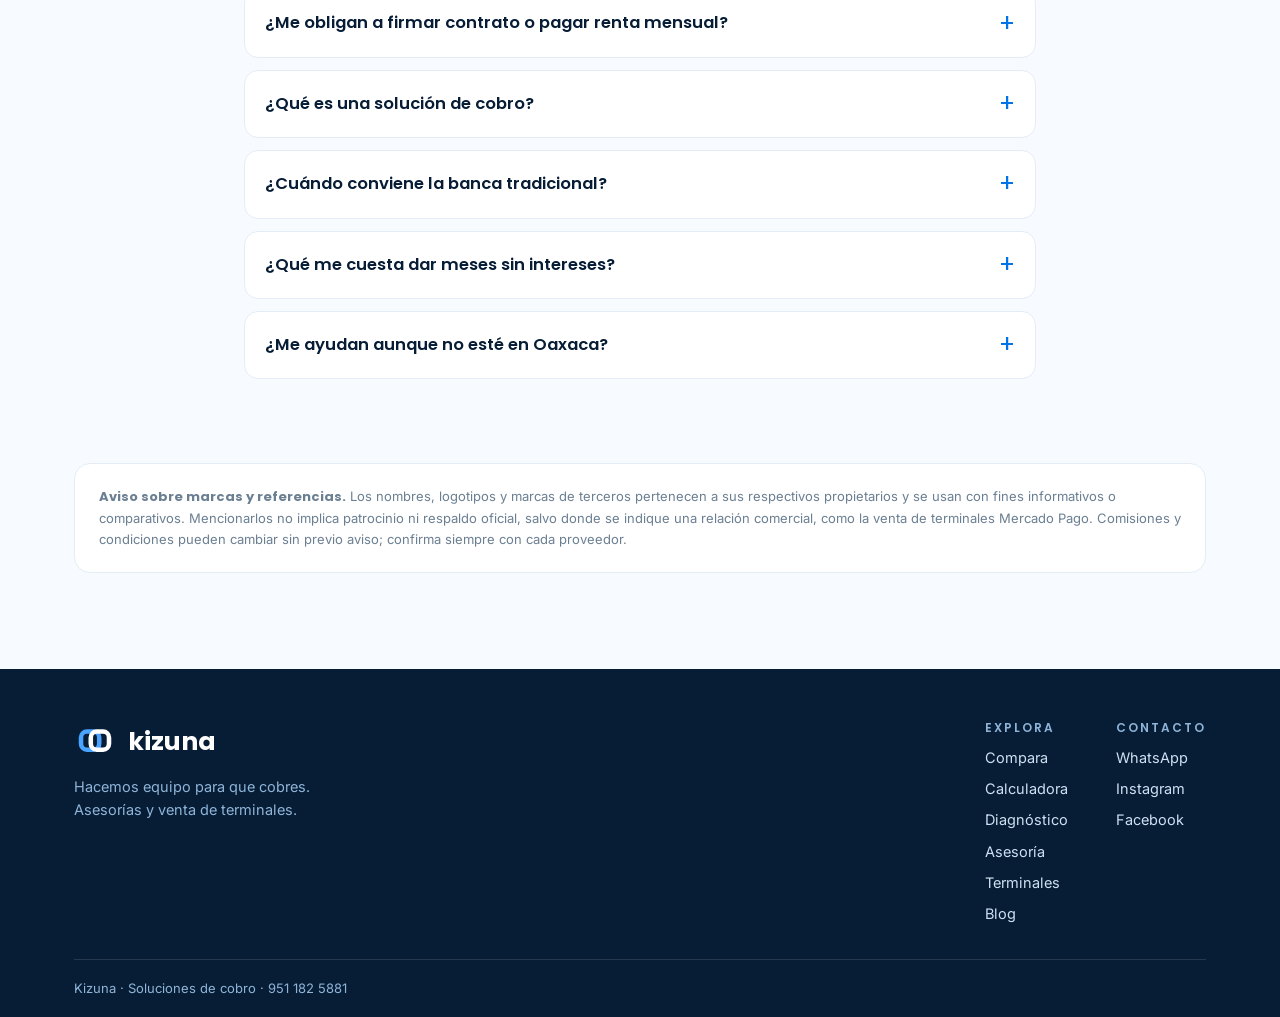
==== commit 6bb1d036: "Corregir el remate de la calculadora: invertir la razon Decir 'de cada $100 de venta nueva la comisi" ====
--- a/index.html
+++ b/index.html
@@ -763,14 +763,25 @@
     el('cComision').textContent='−'+pesos(mejor?mejor.comision:0);
     el('cQuien').textContent=mejor?'· '+mejor.n:'';
 
-    if(nuevas>0 && mejor){
-      var porCien=mejor.comision/nuevas*100;
-      el('cRemate').textContent='De cada $100 que vendes de más, la comisión se lleva $'+porCien.toFixed(2)+'.';
+    /* El remate compara la comisión contra la venta nueva, en ese orden.
+       Al revés —comisión partida entre venta nueva— sale un porcentaje que
+       se lee como si la tasa fuera del 15%, y no lo es. */
+    var rem=el('cRemate');
+    if(v===0){
+      rem.textContent=''; rem.className='calc-remate';
+      nota.textContent='Escribe cuánto vendes al mes';
+    } else if(nuevas<=0){
+      rem.textContent='Sin crecimiento, la comisión es un costo neto. Por eso el dato de arriba importa: si aceptar tarjeta no te trae ventas nuevas, no te conviene.';
+      rem.className='calc-remate calc-remate-ojo';
+      nota.textContent='Mueve el incremento para ver el efecto';
+    } else if(mejor && nuevas>mejor.comision){
+      rem.textContent='Por cada peso de comisión, entran $'+(nuevas/mejor.comision).toFixed(2)+' de venta nueva.';
+      rem.className='calc-remate';
       nota.textContent='Ventas adicionales, ya descontada la comisión';
     } else {
-      el('cRemate').textContent='';
-      nota.textContent = v===0 ? 'Escribe cuánto vendes al mes'
-                               : 'Mueve el incremento para ver el efecto';
+      rem.textContent='Con ese crecimiento la comisión se come la venta nueva. Habría que crecer más, o cobrar menos por tarjeta.';
+      rem.className='calc-remate calc-remate-ojo';
+      nota.textContent='La comisión supera lo que ganarías de más';
     }
     rodar(mejor?Math.max(mejor.neto,0):0);
 
--- a/kizuna-base.css
+++ b/kizuna-base.css
@@ -564,6 +564,7 @@
 .calc-desglose div:last-child b{color:#c25a2e}
 .calc-remate{margin:18px 0 0;font-size:14.5px;line-height:1.5;color:var(--azul-hondo);
   background:#eaf3ff;border-radius:12px;padding:13px 16px}
+.calc-remate-ojo{color:#8a5a12;background:#fdf4e0}
 .calc-linea{height:1px;background:var(--linea);margin:24px 0 20px}
 .calc-lista{list-style:none;margin:0 0 26px;padding:0;display:grid;gap:11px}
 .calc-lista li{display:flex;justify-content:space-between;align-items:baseline;gap:14px;font-size:15px}
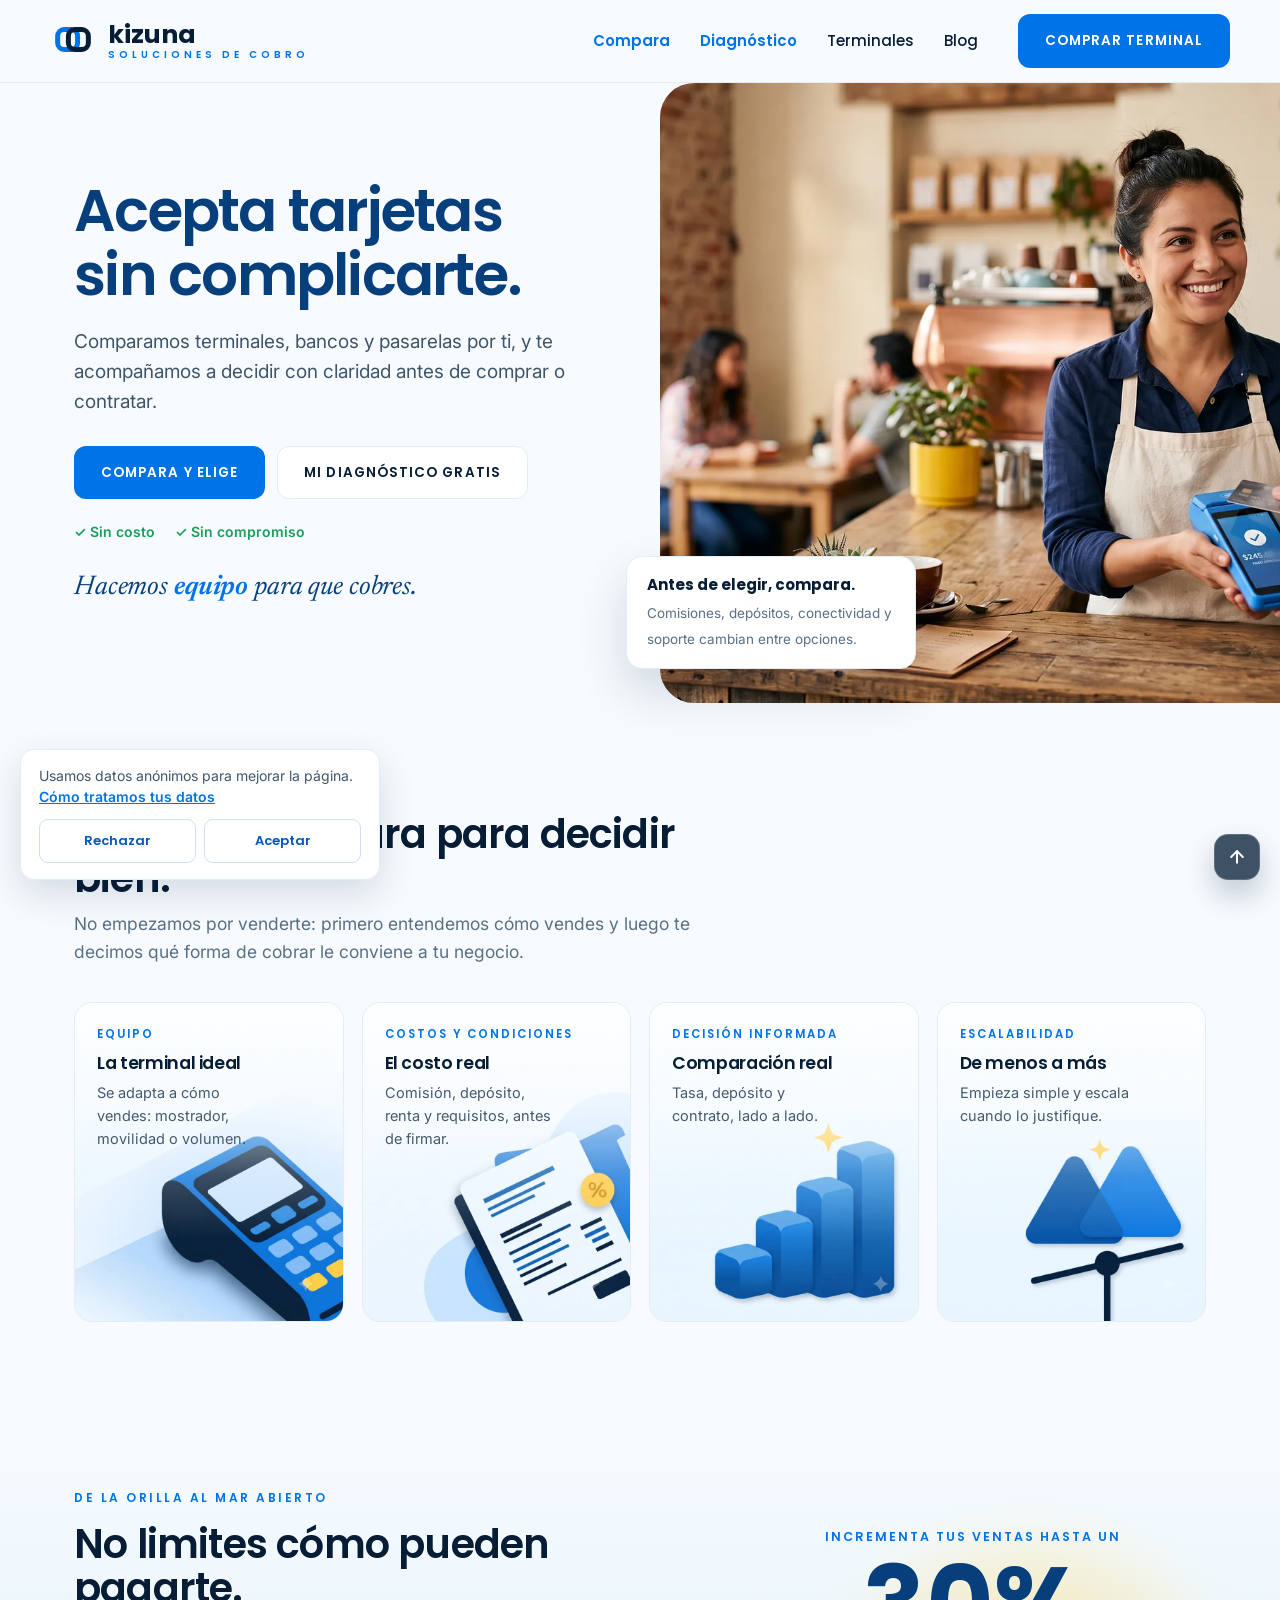
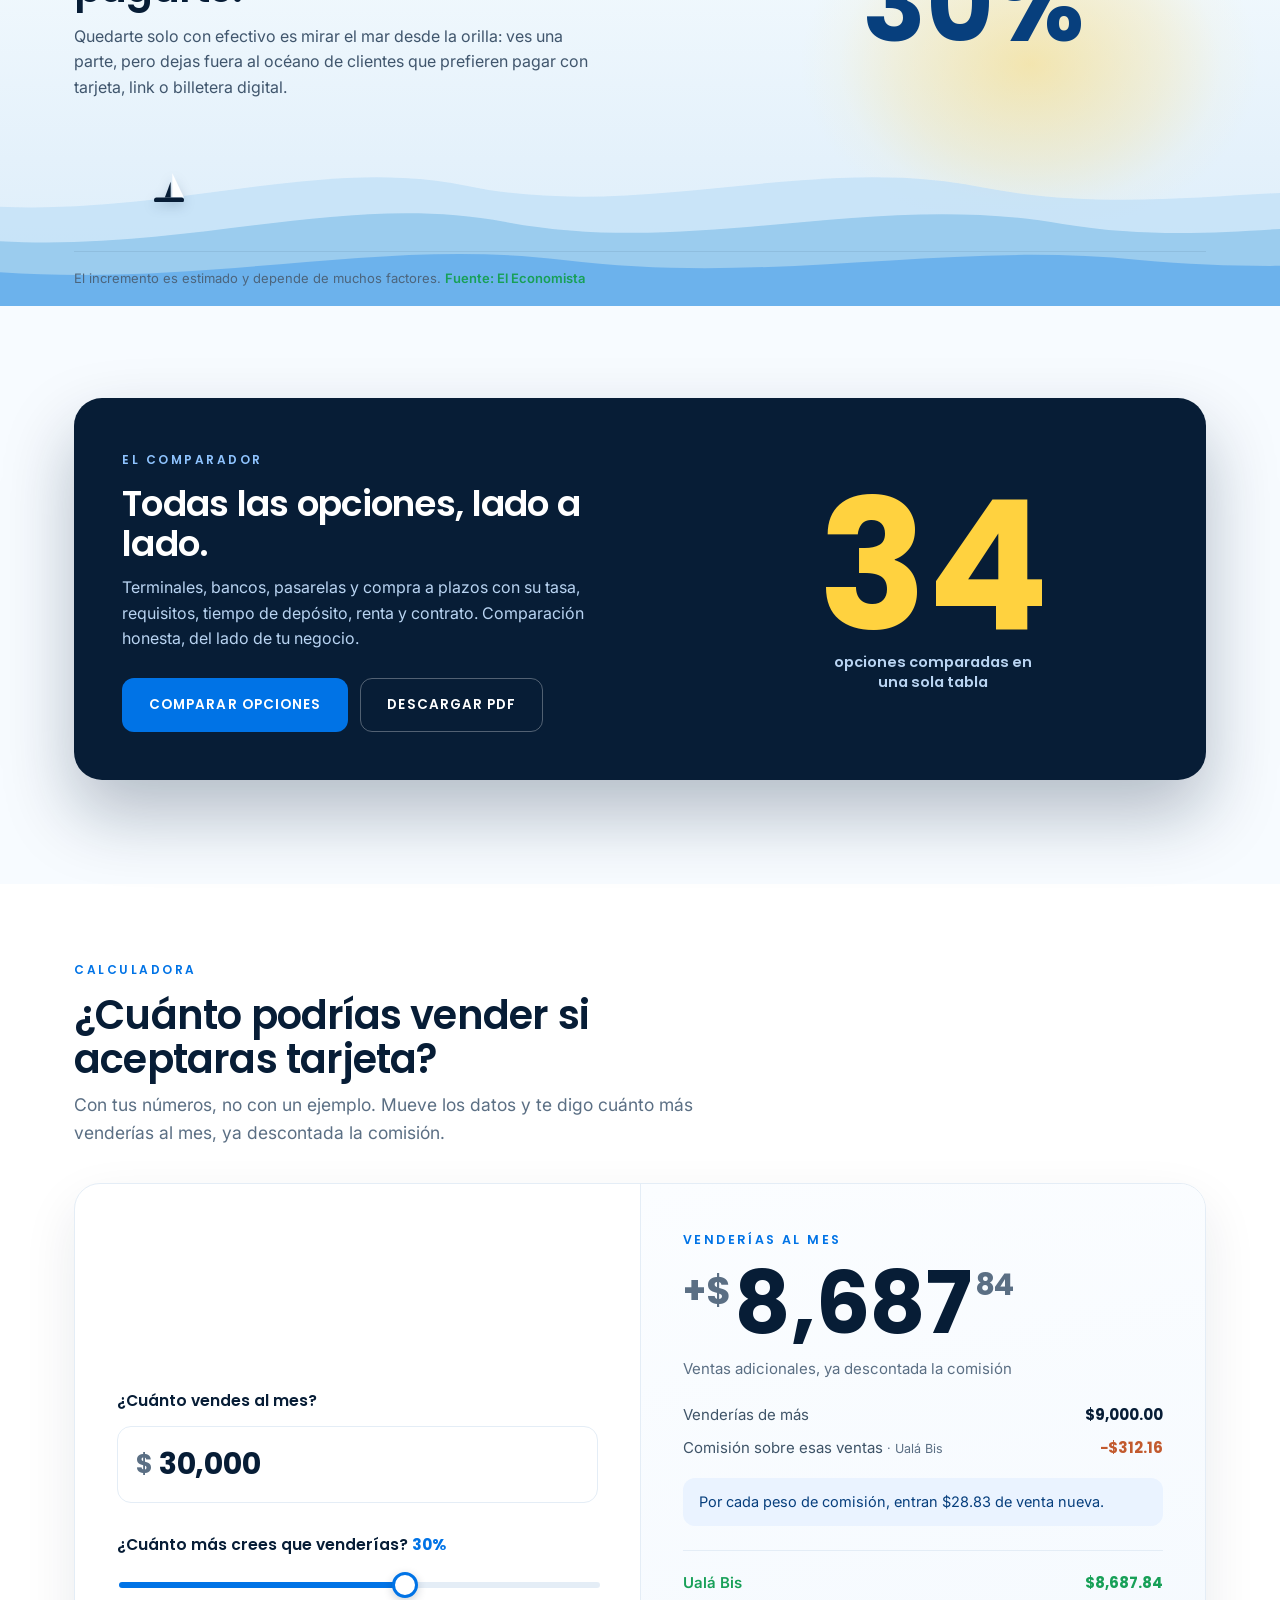
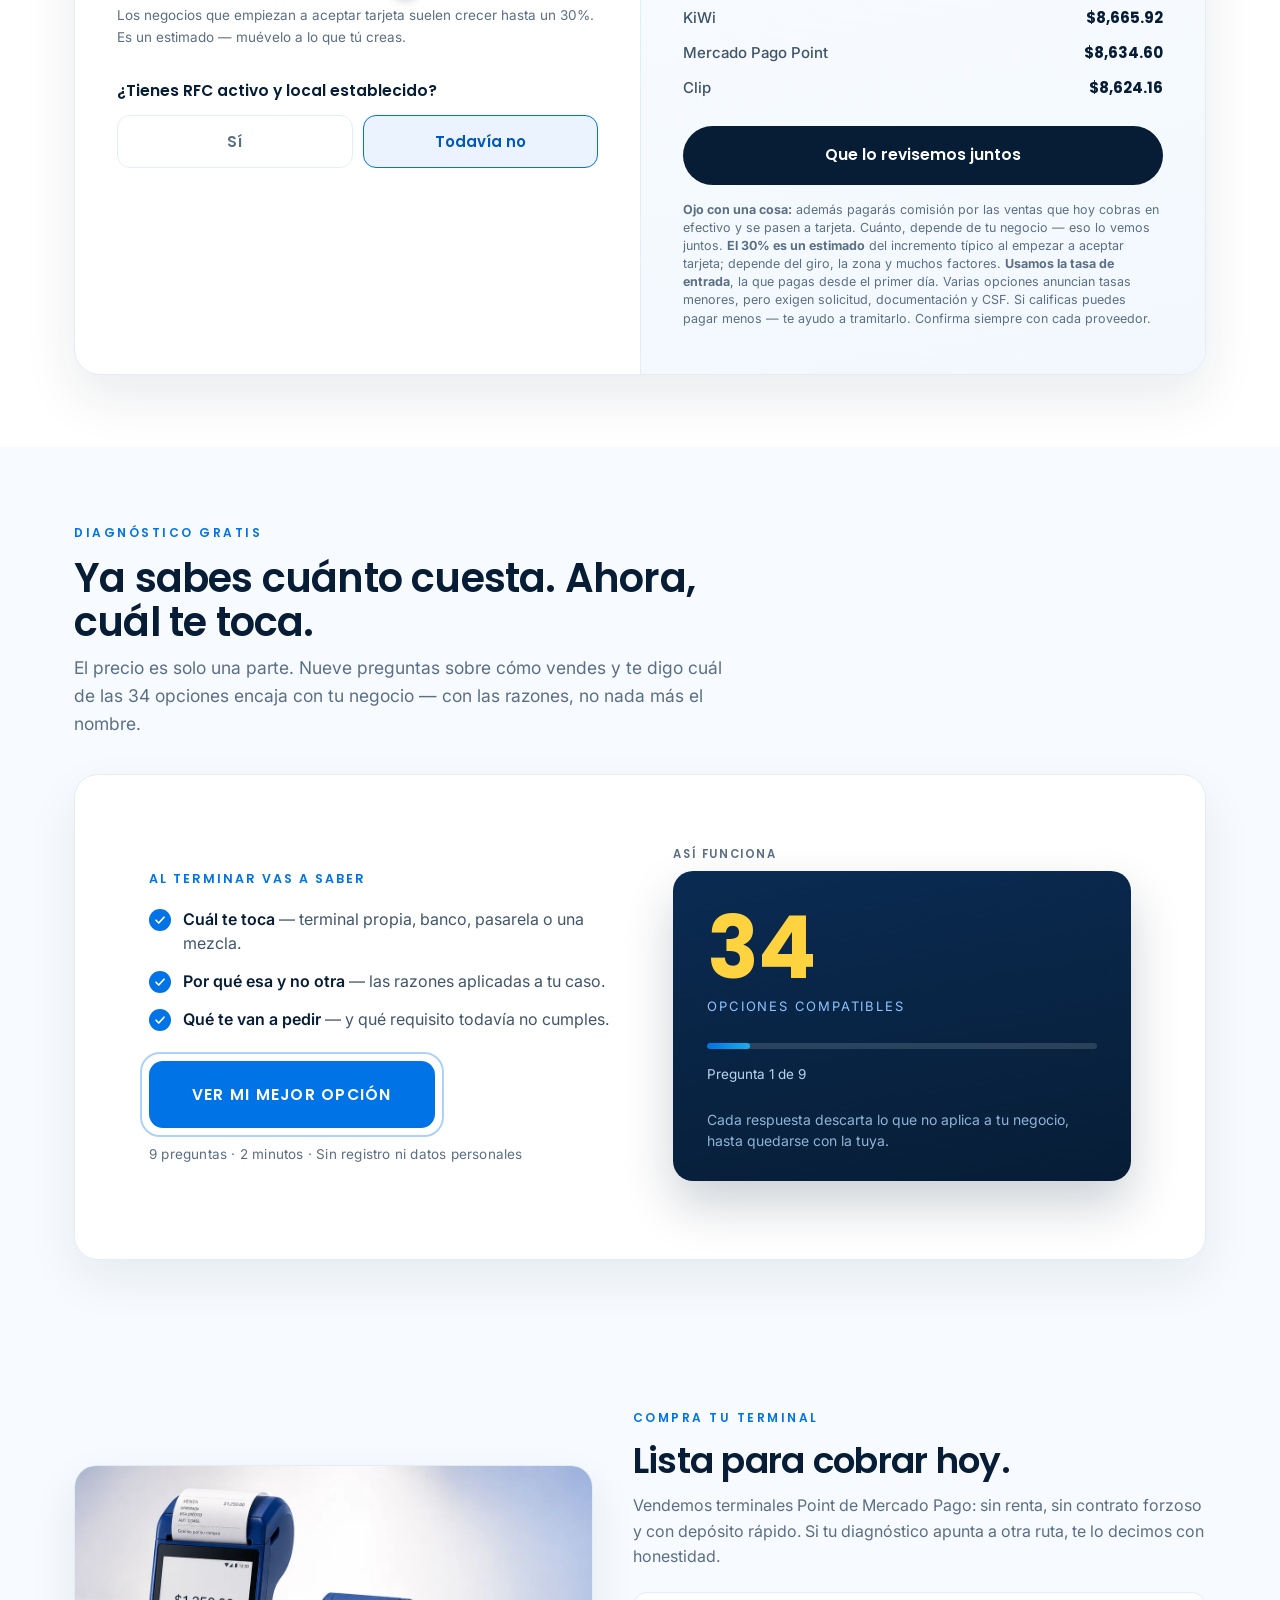
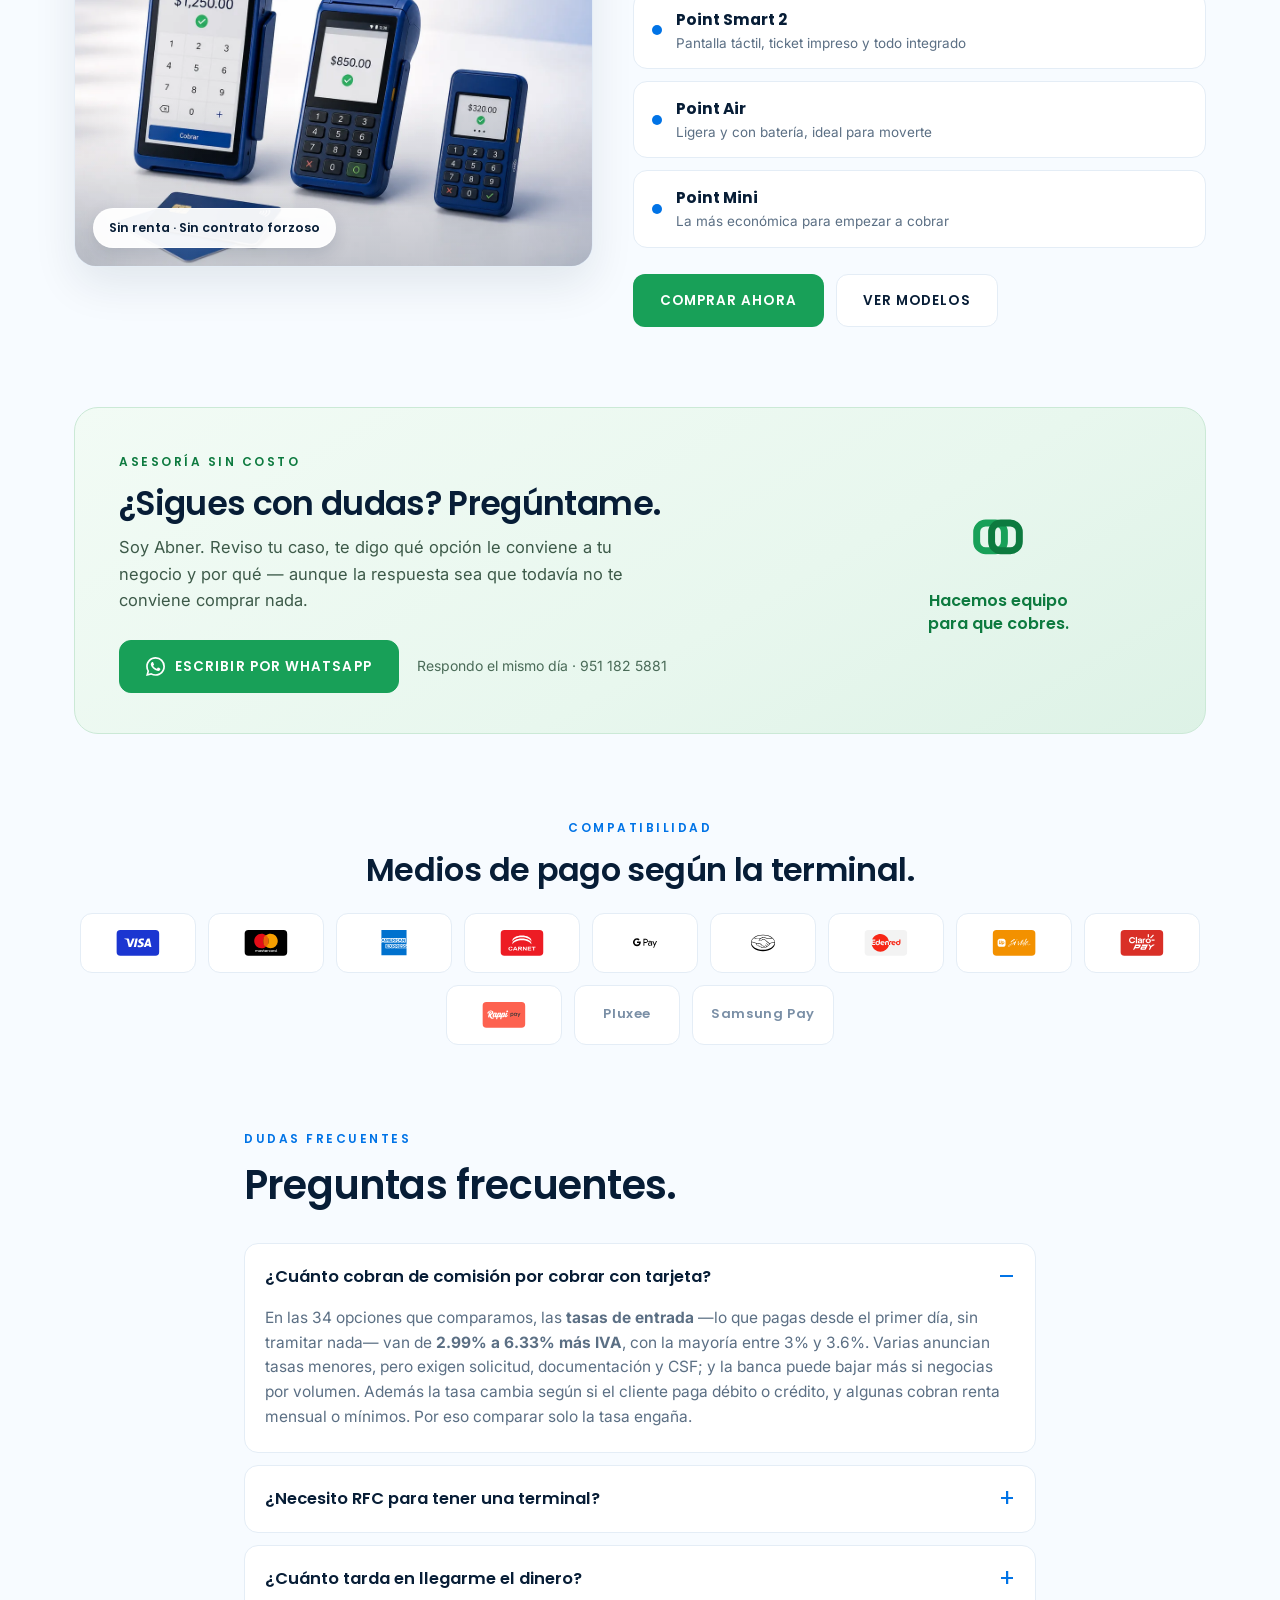
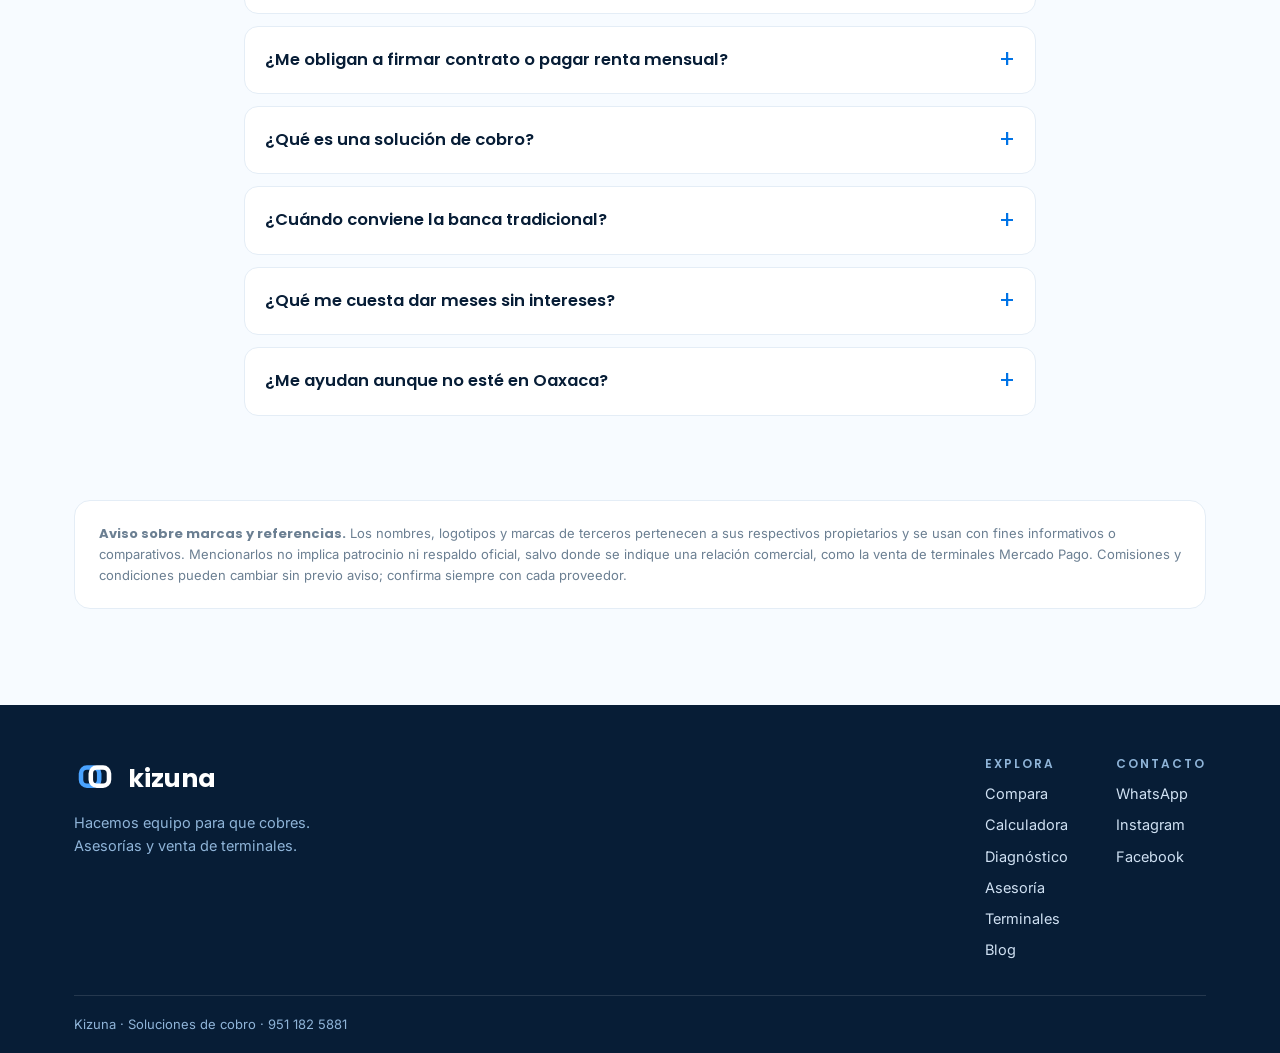
==== commit 014f9712: "Simplificar la calculadora a un solo control Fuera el deslizador de % con tarjeta. La comision se ca" ====
--- a/index.html
+++ b/index.html
@@ -172,13 +172,7 @@
         <label class="calc-campo">
           <span>¿Cuánto más crees que venderías? <b id="cIncVal">30%</b></span>
           <input id="cInc" class="calc-rango" type="range" min="0" max="50" step="5" value="30">
-          <small id="cIncNota">Los negocios que empiezan a aceptar tarjeta suelen crecer hasta un 30%. Es un estimado: muévelo a lo que creas.</small>
-        </label>
-
-        <label class="calc-campo">
-          <span>¿Qué parte te pagarían con tarjeta? <b id="cPctVal">40%</b></span>
-          <input id="cPct" class="calc-rango" type="range" min="10" max="100" step="5" value="40">
-          <small id="cConTarjeta">$15,600 al mes con tarjeta</small>
+          <small id="cIncNota">Los negocios que empiezan a aceptar tarjeta suelen crecer hasta un 30%. Es un estimado — muévelo a lo que tú creas.</small>
         </label>
 
         <fieldset class="calc-campo calc-rfc">
@@ -209,13 +203,13 @@
         <p class="calc-nota" id="cNota">Ventas adicionales, ya descontada la comisión</p>
         <div class="calc-desglose">
           <div><span>Venderías de más</span><b id="cBruto">$0</b></div>
-          <div><span>Comisión + IVA <em id="cQuien"></em></span><b id="cComision">−$0</b></div>
+          <div><span>Comisión sobre esas ventas <em id="cQuien"></em></span><b id="cComision">−$0</b></div>
         </div>
         <p class="calc-remate" id="cRemate"></p>
         <div class="calc-linea"></div>
         <ul class="calc-lista" id="cLista"></ul>
         <a class="calc-btn" id="cWa" href="https://wa.me/529511825881" target="_blank" rel="noopener">Que lo revisemos juntos</a>
-        <p class="calc-fine"><b>El 30% es un estimado</b> del incremento típico al empezar a aceptar tarjeta; depende del giro, la zona y muchos factores. <b>Usamos la tasa de entrada</b>, la que pagas desde el primer día. Varias opciones anuncian tasas menores, pero exigen solicitud, documentación y CSF. Si calificas puedes pagar menos — te ayudo a tramitarlo. Confirma siempre con cada proveedor.</p>
+        <p class="calc-fine"><b>Ojo con una cosa:</b> además pagarás comisión por las ventas que hoy cobras en efectivo y se pasen a tarjeta. Cuánto, depende de tu negocio — eso lo vemos juntos. <b>El 30% es un estimado</b> del incremento típico al empezar a aceptar tarjeta; depende del giro, la zona y muchos factores. <b>Usamos la tasa de entrada</b>, la que pagas desde el primer día. Varias opciones anuncian tasas menores, pero exigen solicitud, documentación y CSF. Si calificas puedes pagar menos — te ayudo a tramitarlo. Confirma siempre con cada proveedor.</p>
       </div>
     </div>
   </div>
@@ -703,8 +697,7 @@
 (function(){
   var el=function(i){return document.getElementById(i)};
   var ventas=el('cVentas'); if(!ventas)return;
-  var pct=el('cPct'), pctVal=el('cPctVal'), conT=el('cConTarjeta'),
-      incr=el('cInc'), incrVal=el('cIncVal'),
+  var incr=el('cInc'), incrVal=el('cIncVal'),
       cifra=el('cCifra'), entero=el('cEntero'), cent=el('cCent'),
       nota=el('cNota'), lista=el('cLista'), wa=el('cWa');
   var rfc=false, giro=false;
@@ -728,27 +721,19 @@
   function pesos(n){return '$'+n.toLocaleString('es-MX',{minimumFractionDigits:2,maximumFractionDigits:2})}
 
   function calcular(){
-    var v=num(ventas.value), inc=+incr.value/100, p=+pct.value/100;
-    var nuevas = v*inc;                 /* ingreso adicional por vender más */
-    var totalV = v*(1+inc);             /* ventas del mes ya con el aumento */
-    var conTar = Math.round(totalV*p);  /* lo que pasaría por la terminal */
+    var v=num(ventas.value), inc=+incr.value/100;
+    var nuevas = v*inc;   /* venta nueva: clientes que hoy se van sin comprar */
 
     incrVal.textContent=incr.value+'%';
-    pctVal.textContent=pct.value+'%';
-    conT.textContent='$'+miles(conTar)+' al mes con tarjeta';
-    [[incr,0,50],[pct,10,100]].forEach(function(r){
-      var pos=(r[0].value-r[1])/(r[2]-r[1])*100;
-      r[0].style.background='linear-gradient(90deg,var(--azul) 0%,var(--azul) '+pos+'%,#e4edf6 '+pos+'%)';});
+    var pos=incr.value/50*100;
+    incr.style.background='linear-gradient(90deg,var(--azul) 0%,var(--azul) '+pos+'%,#e4edf6 '+pos+'%)';
 
     var vivas=OPCIONES.filter(function(o){return rfc||!o.rfc});
     vivas.forEach(function(o){
       /* La tasa diferencial solo entra con RFC + CSF + giro participante. */
       var t=(rfc&&giro&&o.dif)?o.dif:o.tasa;
       o.tasaUsada=t; o.preferencial=(t!==o.tasa);
-      /* La comisión se paga sobre TODO lo que pase por tarjeta, no solo
-         sobre la venta nueva: el cliente que antes pagaba en efectivo
-         también empieza a usar plástico. Omitir eso infla el resultado. */
-      o.comision=conTar*t*1.16+o.renta;
+      o.comision=nuevas*t*1.16+o.renta;
       o.neto=nuevas-o.comision;});
     vivas.sort(function(a,b){return b.neto-a.neto});
     var mejor=vivas[0];
@@ -763,7 +748,7 @@
     el('cComision').textContent='−'+pesos(mejor?mejor.comision:0);
     el('cQuien').textContent=mejor?'· '+mejor.n:'';
 
-    /* El remate compara la comisión contra la venta nueva, en ese orden.
+  /* El remate compara la comisión contra la venta nueva, en ese orden.
        Al revés —comisión partida entre venta nueva— sale un porcentaje que
        se lee como si la tasa fuera del 15%, y no lo es. */
     var rem=el('cRemate');
@@ -786,9 +771,9 @@
     rodar(mejor?Math.max(mejor.neto,0):0);
 
     wa.href='https://wa.me/529511825881?text='+encodeURIComponent(
-      'Hola Abner. Vendo alrededor de $'+miles(v)+' al mes y como '+pct.value+
-      '% sería con tarjeta'+(rfc?', sí tengo RFC':', todavía no tengo RFC')+
-      '. ¿Me ayudas a ver cuál me conviene?');
+      'Hola Abner. Vendo alrededor de $'+miles(v)+' al mes'+
+      (rfc?', sí tengo RFC':', todavía no tengo RFC')+
+      '. Vi la calculadora y quiero que veamos mi caso.');
   }
 
   /* La cifra rueda unos instantes antes de asentarse, como en el anuncio que
@@ -817,7 +802,6 @@
     this.value=n?miles(n):'';
     calcular();
   });
-  pct.addEventListener('input',calcular);
   incr.addEventListener('input',calcular);
   function grupo(sel,fn){
     [].forEach.call(document.querySelectorAll(sel),function(b){
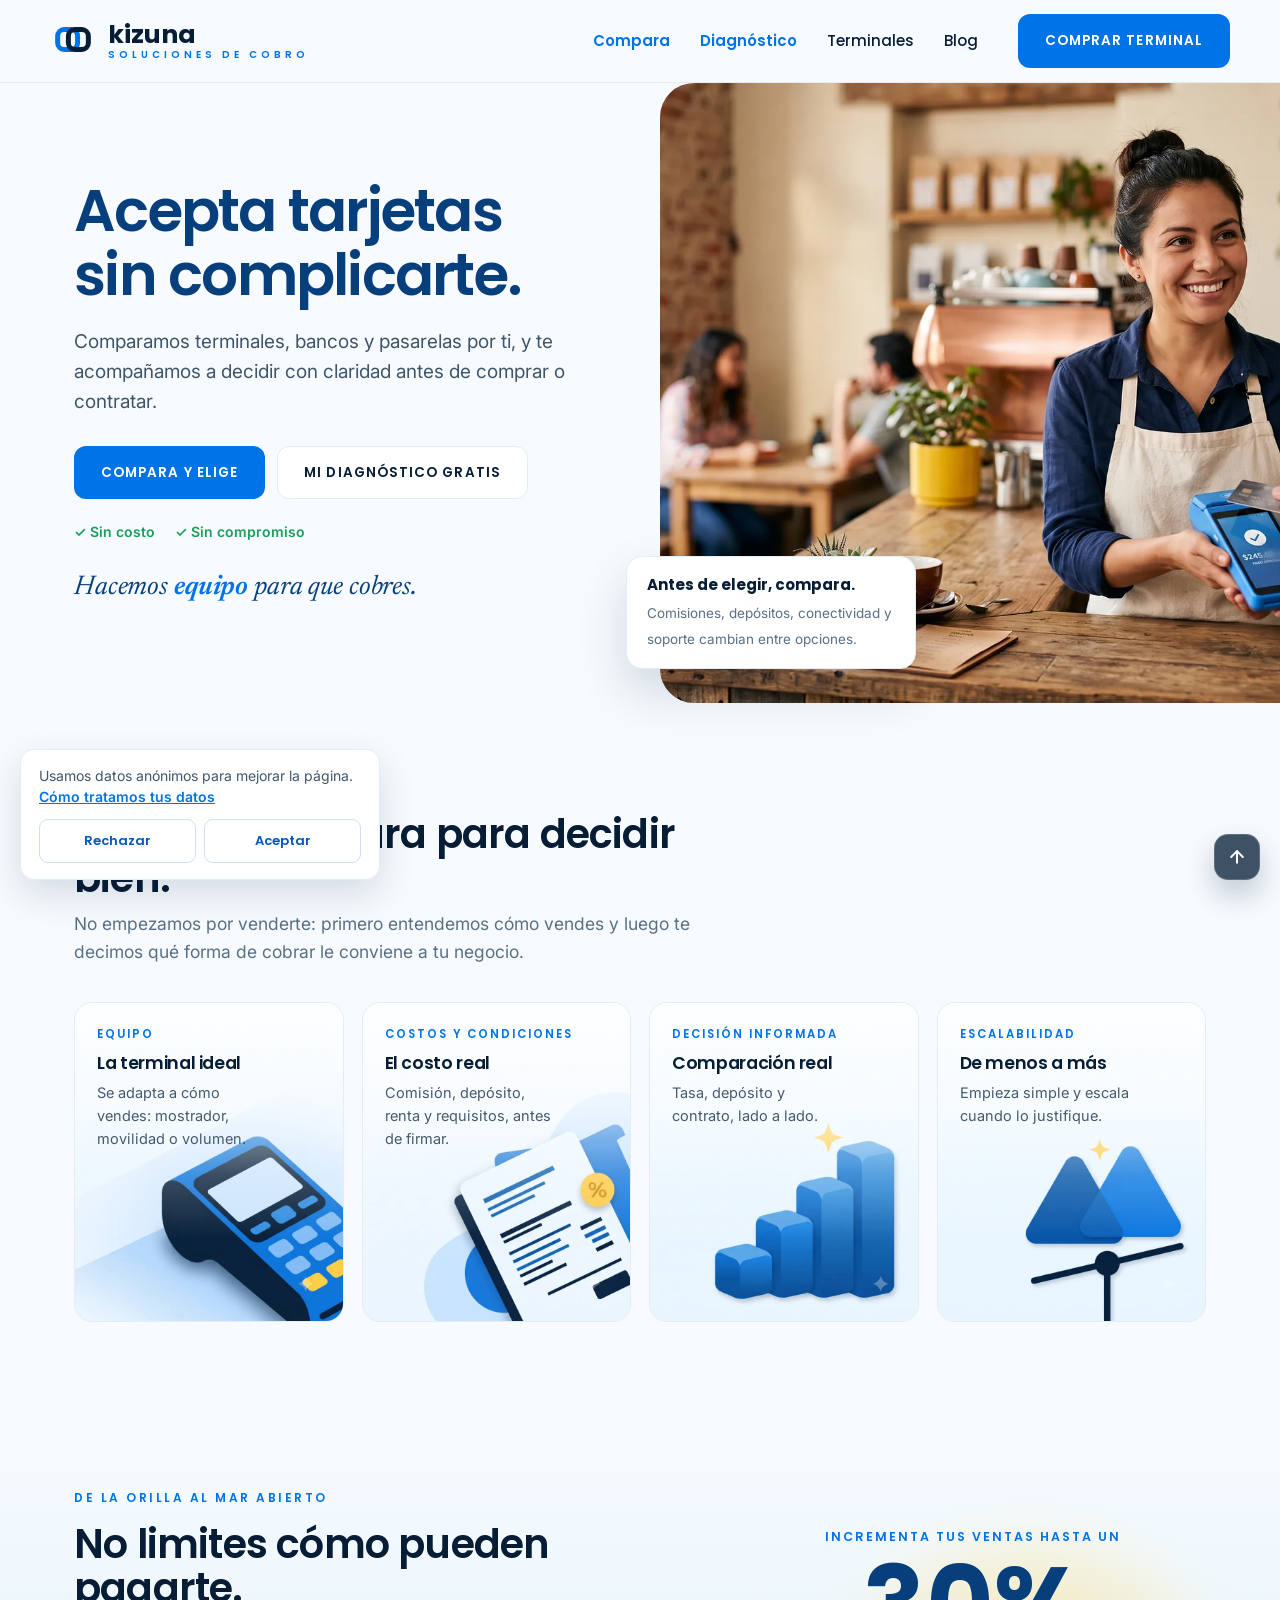
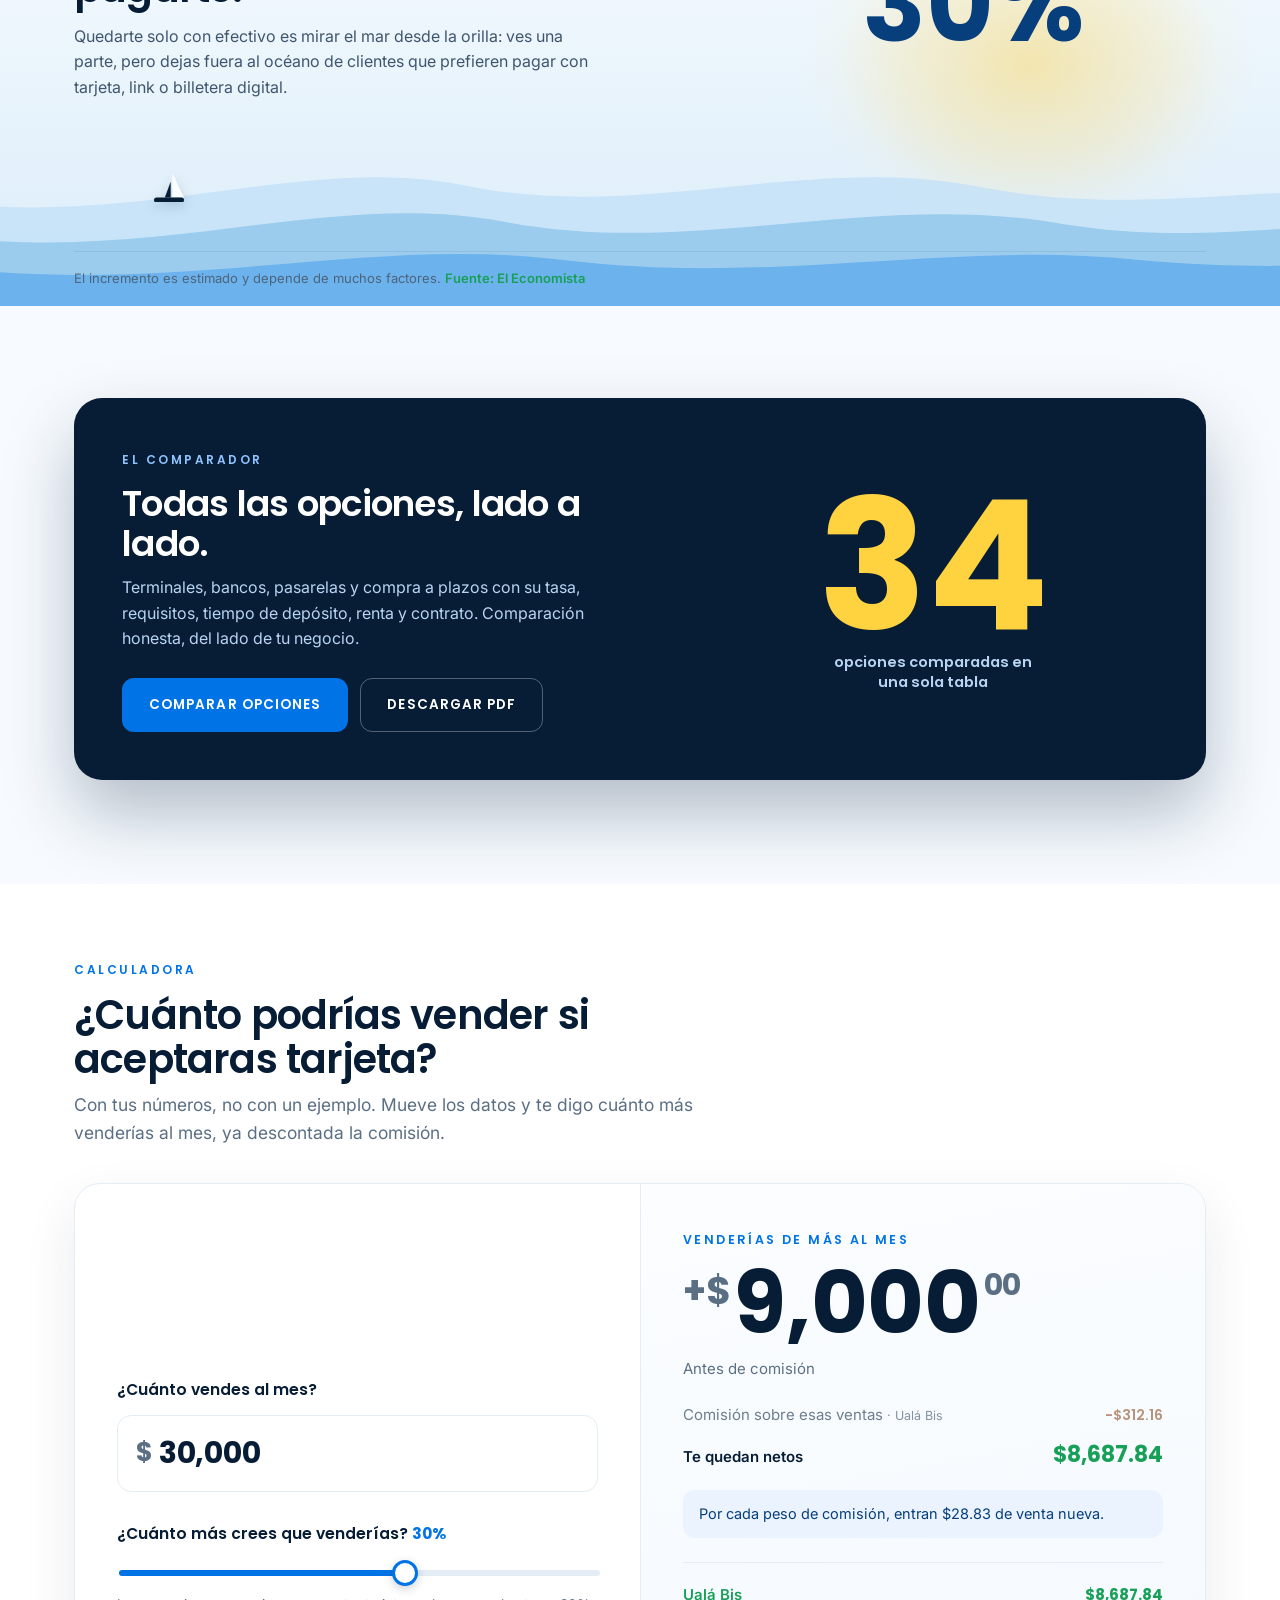
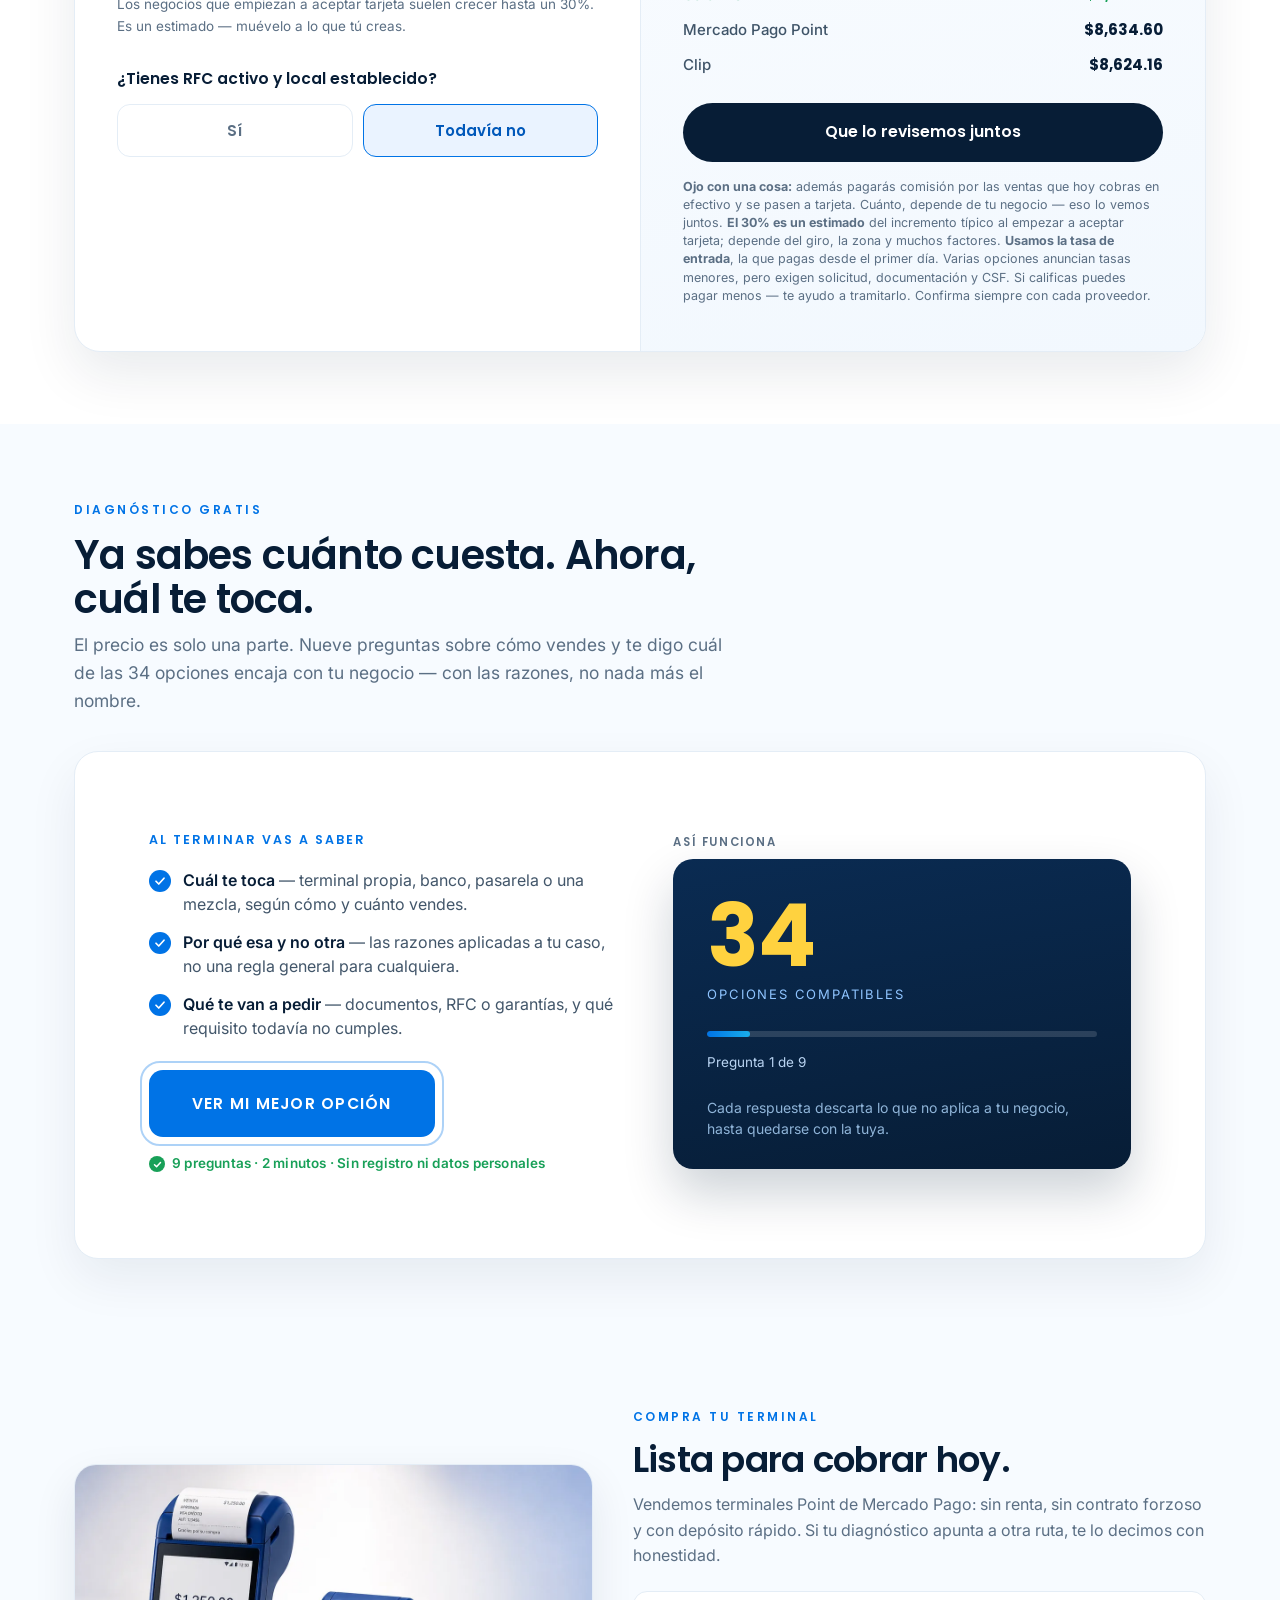
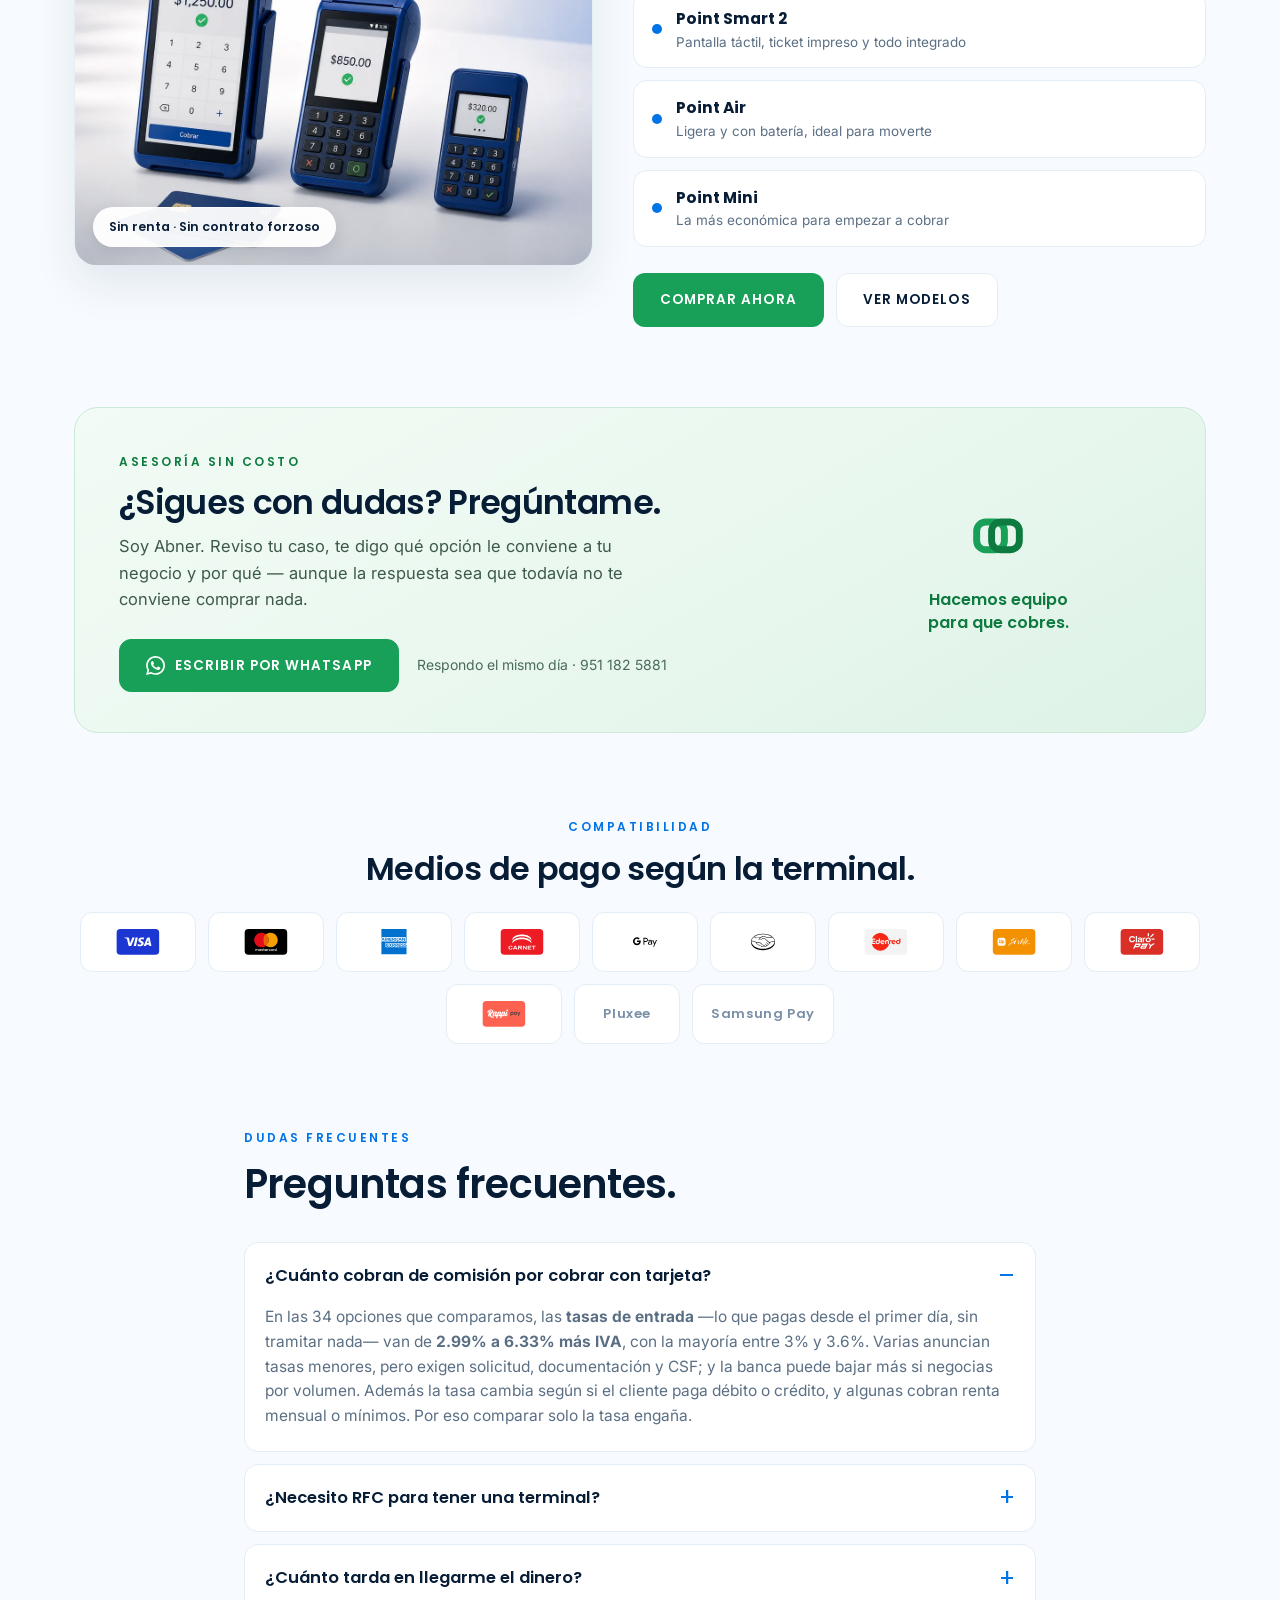
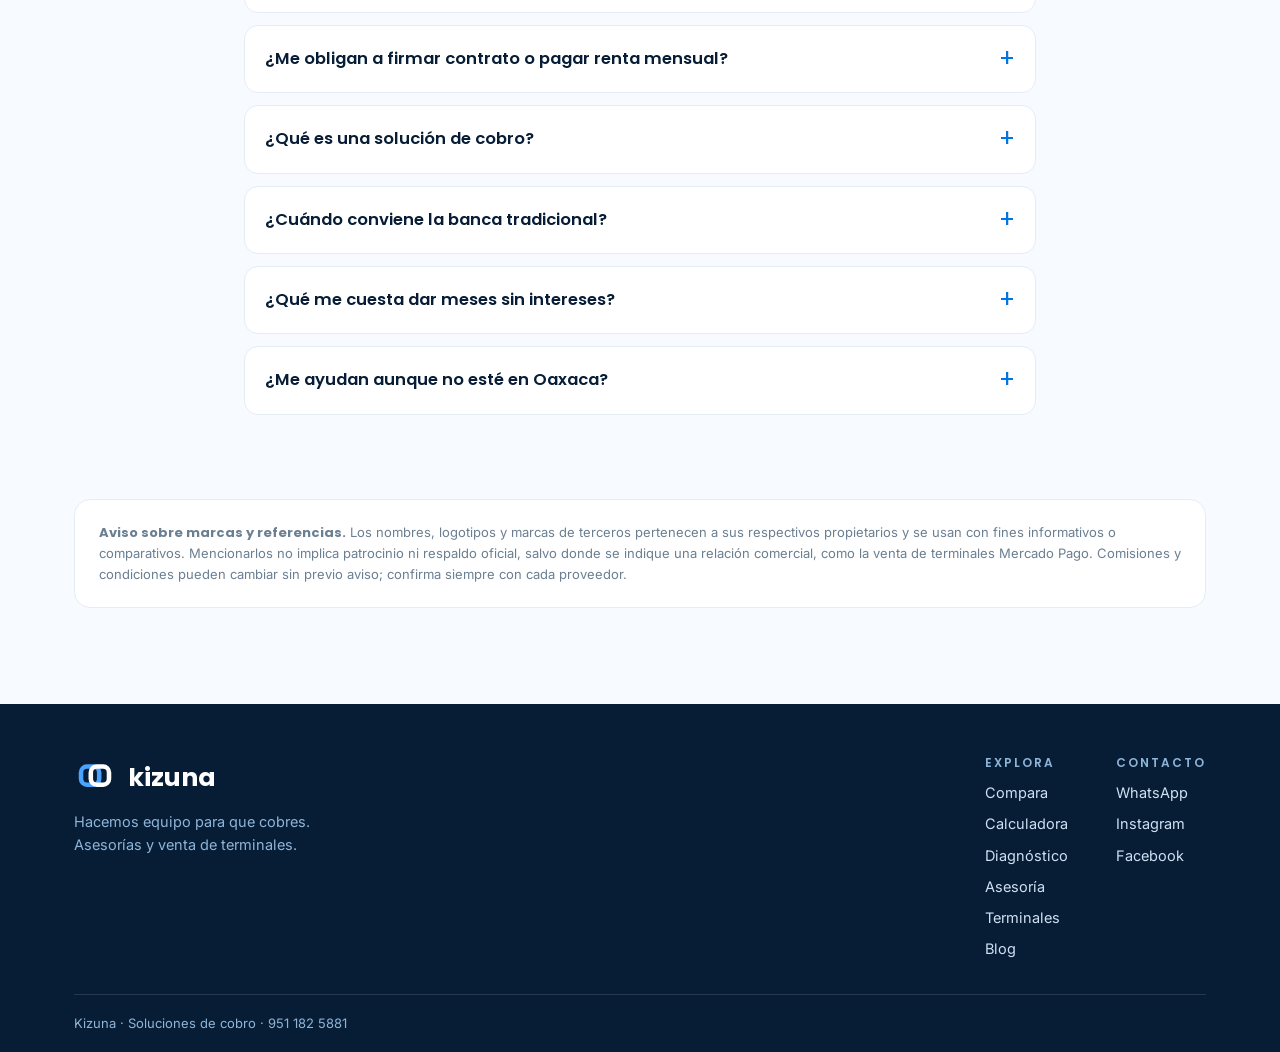
==== commit 69b79ce4: "Refine calculator messaging and pricing copy Updated the sales calculator to present the monthly amo" ====
--- a/index.html
+++ b/index.html
@@ -198,12 +198,12 @@
       </div>
 
       <div class="calc-panel">
-        <span class="calc-kicker">Venderías al mes</span>
+        <span class="calc-kicker">Venderías de más al mes</span>
         <div class="calc-cifra" id="cCifra"><span class="calc-moneda">+$</span><span id="cEntero">0</span><span class="calc-cent" id="cCent">00</span></div>
-        <p class="calc-nota" id="cNota">Ventas adicionales, ya descontada la comisión</p>
+        <p class="calc-nota" id="cNota">Antes de comisión</p>
         <div class="calc-desglose">
-          <div><span>Venderías de más</span><b id="cBruto">$0</b></div>
-          <div><span>Comisión sobre esas ventas <em id="cQuien"></em></span><b id="cComision">−$0</b></div>
+          <div class="calc-fila-comision"><span>Comisión sobre esas ventas <em id="cQuien"></em></span><b id="cComision">−$0</b></div>
+          <div class="calc-fila-neto"><span>Te quedan netos</span><b id="cNeto">$0</b></div>
         </div>
         <p class="calc-remate" id="cRemate"></p>
         <div class="calc-linea"></div>
@@ -232,9 +232,9 @@
           <div class="dx-pitch">
             <span class="dx-kicker">Al terminar vas a saber</span>
             <ul class="dx-gains">
-              <li><b>Cuál te toca</b> — terminal propia, banco, pasarela o una mezcla.</li>
-              <li><b>Por qué esa y no otra</b> — las razones aplicadas a tu caso.</li>
-              <li><b>Qué te van a pedir</b> — y qué requisito todavía no cumples.</li>
+              <li><b>Cuál te toca</b> — terminal propia, banco, pasarela o una mezcla, según cómo y cuánto vendes.</li>
+              <li><b>Por qué esa y no otra</b> — las razones aplicadas a tu caso, no una regla general para cualquiera.</li>
+              <li><b>Qué te van a pedir</b> — documentos, RFC o garantías, y qué requisito todavía no cumples.</li>
             </ul>
             <span class="dx-cta-wrap">
               <button class="btn btn-primary btn-xl" id="dxStart" type="button">Ver mi mejor opción</button>
@@ -708,7 +708,6 @@
      todos. Usar esas cifras sería justo lo que criticamos. */
   var OPCIONES=[
     {n:'Ualá Bis',            tasa:0.0299, renta:0,   rfc:false, dif:0.0139},
-    {n:'KiWi',                tasa:0.0320, renta:0,   rfc:false},
     {n:'Mercado Pago Point',  tasa:0.0350, renta:0,   rfc:false},
     {n:'Clip',                tasa:0.0360, renta:0,   rfc:false},
     {n:'Billpocket',          tasa:0.0350, renta:0,   rfc:true },
@@ -744,8 +743,8 @@
              (o.preferencial?' <em class="pref">tasa preferencial</em>':'')+
              '</span><span class="m">'+pesos(o.neto)+'</span></li>';}).join('');
 
-    el('cBruto').textContent=pesos(nuevas);
     el('cComision').textContent='−'+pesos(mejor?mejor.comision:0);
+    el('cNeto').textContent=pesos(mejor?Math.max(mejor.neto,0):0);
     el('cQuien').textContent=mejor?'· '+mejor.n:'';
 
   /* El remate compara la comisión contra la venta nueva, en ese orden.
@@ -762,13 +761,13 @@
     } else if(mejor && nuevas>mejor.comision){
       rem.textContent='Por cada peso de comisión, entran $'+(nuevas/mejor.comision).toFixed(2)+' de venta nueva.';
       rem.className='calc-remate';
-      nota.textContent='Ventas adicionales, ya descontada la comisión';
+      nota.textContent='Antes de comisión';
     } else {
       rem.textContent='Con ese crecimiento la comisión se come la venta nueva. Habría que crecer más, o cobrar menos por tarjeta.';
       rem.className='calc-remate calc-remate-ojo';
       nota.textContent='La comisión supera lo que ganarías de más';
     }
-    rodar(mejor?Math.max(mejor.neto,0):0);
+    rodar(nuevas>0?nuevas:0);
 
     wa.href='https://wa.me/529511825881?text='+encodeURIComponent(
       'Hola Abner. Vendo alrededor de $'+miles(v)+' al mes'+
--- a/kizuna-base.css
+++ b/kizuna-base.css
@@ -174,7 +174,11 @@
 .dx-cta-wrap::before{content:"";position:absolute;inset:-9px;border-radius:20px;border:2px solid rgba(0,115,230,.32);animation:halo 2.8s ease-out infinite;pointer-events:none}
 @keyframes halo{0%{transform:scale(.97);opacity:.75}70%{transform:scale(1.09);opacity:0}100%{opacity:0}}
 .btn-xl{font-size:15.5px;padding:21px 42px;border-radius:14px}
-.dx-note{margin-top:16px;font-size:13.5px;color:var(--muted);letter-spacing:.2px}
+.dx-note{margin-top:16px;font-size:13.5px;color:var(--verde);letter-spacing:.2px;font-weight:600;
+  display:inline-flex;align-items:center;gap:7px}
+.dx-note::before{content:"";width:16px;height:16px;border-radius:50%;flex-shrink:0;
+  background:var(--verde) center/9px 9px no-repeat;
+  background-image:url("data:image/svg+xml,%3Csvg xmlns='http://www.w3.org/2000/svg' viewBox='0 0 24 24' fill='none' stroke='%23fff' stroke-width='4' stroke-linecap='round' stroke-linejoin='round'%3E%3Cpath d='M4 12.5l5.5 5.5L20 6.5'/%3E%3C/svg%3E")}
 
 /* Demostración en vivo: el contador que baja, igual que en el diagnóstico real.
    Enseña el mecanismo en vez de describirlo. */
@@ -201,7 +205,7 @@
   .dx-demo{padding:30px 26px 24px}
   .dx-demo-num{font-size:70px}
   .dx-cta-wrap,.dx-cta-wrap .btn{display:block;width:100%}
-  .dx-note{text-align:center}
+  .dx-note{display:flex;justify-content:center}
 }
 .dx-top{display:flex;justify-content:space-between;align-items:flex-end;gap:20px;flex-wrap:wrap}
 .dx-phase b{display:block;font-family:var(--display);font-weight:600;font-size:17px}
@@ -556,12 +560,16 @@
 .calc-cent{font-size:30px;margin-top:8px;margin-left:3px;color:var(--muted);font-variant-numeric:tabular-nums}
 .calc-cifra.rodando #cEntero,.calc-cifra.rodando .calc-cent{color:var(--azul);opacity:.55}
 .calc-nota{margin:14px 0 0;font-size:15px;color:var(--muted)}
-.calc-desglose{margin:22px 0 0;display:grid;gap:9px}
+.calc-desglose{margin:22px 0 0;display:grid;gap:10px}
 .calc-desglose div{display:flex;justify-content:space-between;align-items:baseline;gap:14px;font-size:15px}
 .calc-desglose span{color:#3f5468}
 .calc-desglose em{font-style:normal;font-size:12.5px;color:var(--muted)}
 .calc-desglose b{font-family:var(--display);font-weight:700;color:var(--tinta);font-variant-numeric:tabular-nums}
-.calc-desglose div:last-child b{color:#c25a2e}
+.calc-fila-comision{font-size:13px;opacity:.75}
+.calc-fila-comision b{font-size:14px;color:#a3714f;font-weight:600}
+.calc-fila-neto{font-size:17px}
+.calc-fila-neto span{color:var(--tinta);font-weight:600}
+.calc-fila-neto b{font-size:22px;color:var(--verde)}
 .calc-remate{margin:18px 0 0;font-size:14.5px;line-height:1.5;color:var(--azul-hondo);
   background:#eaf3ff;border-radius:12px;padding:13px 16px}
 .calc-remate-ojo{color:#8a5a12;background:#fdf4e0}
